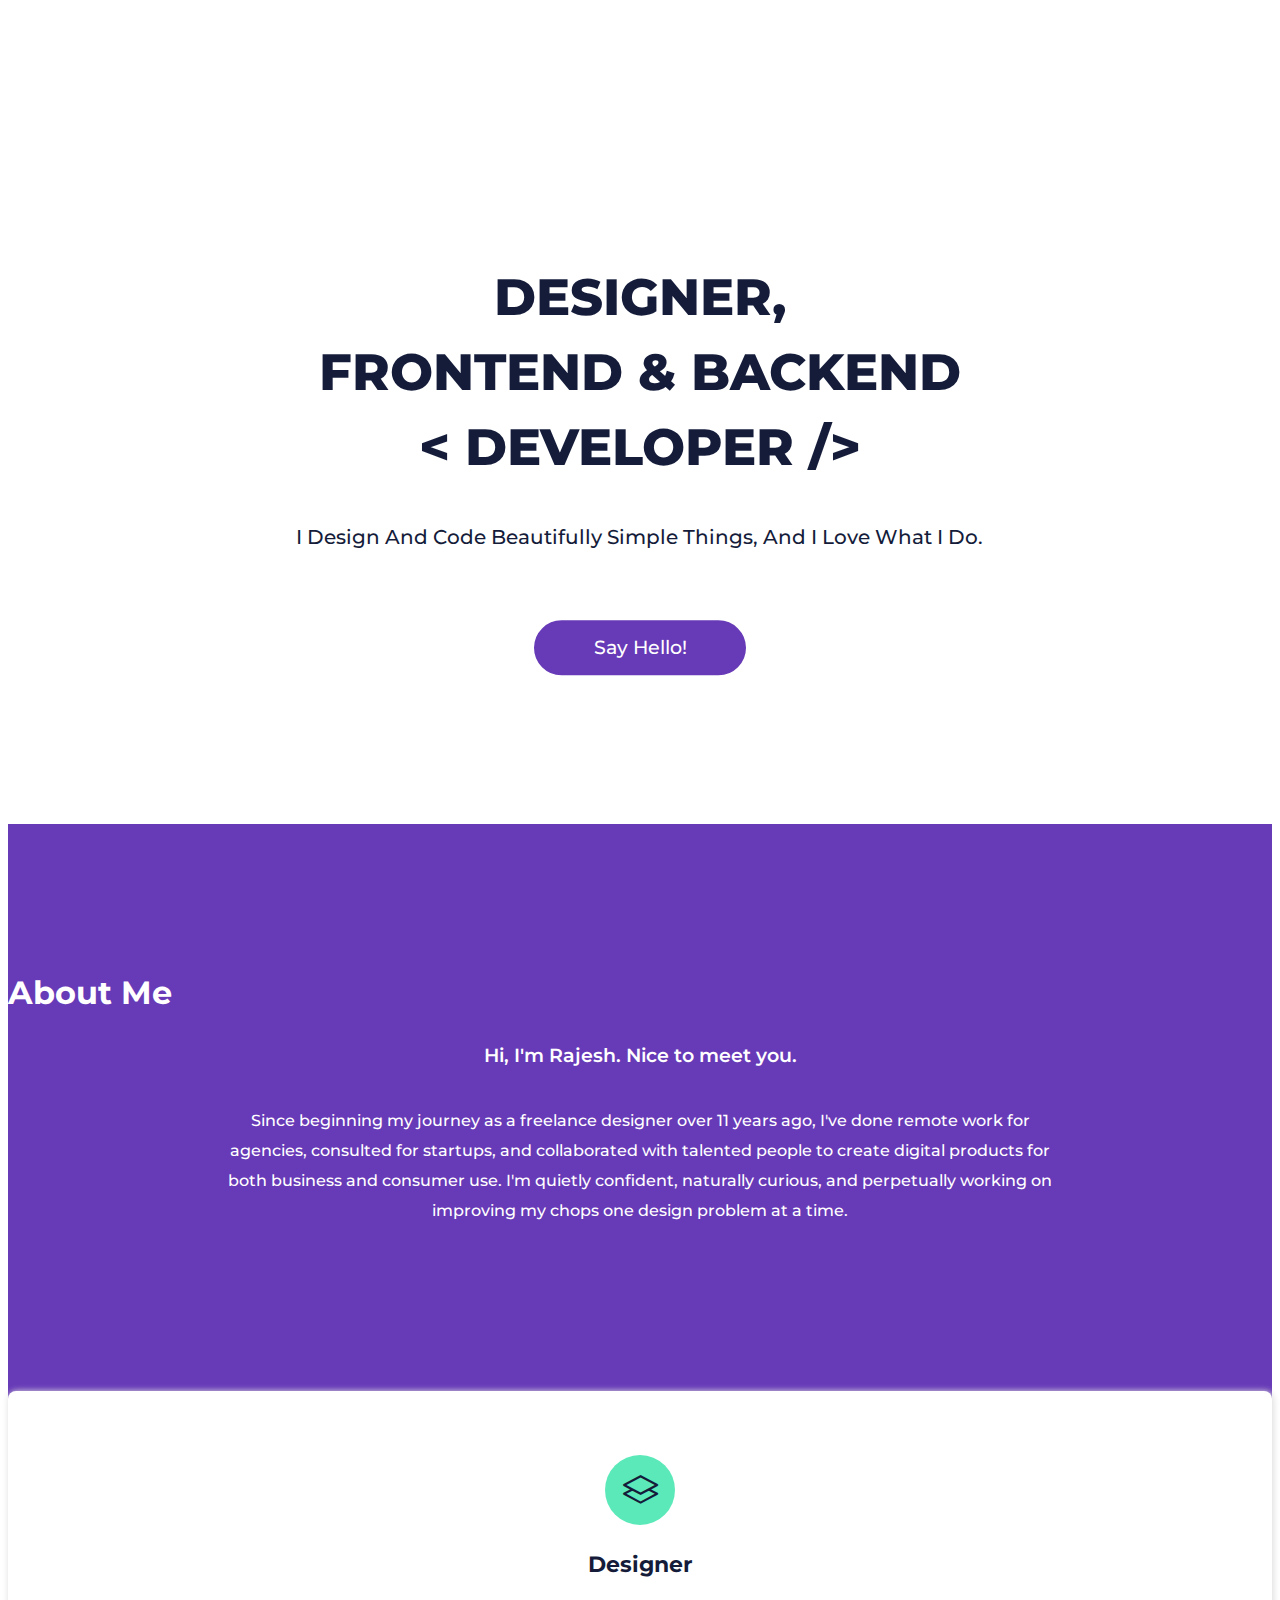
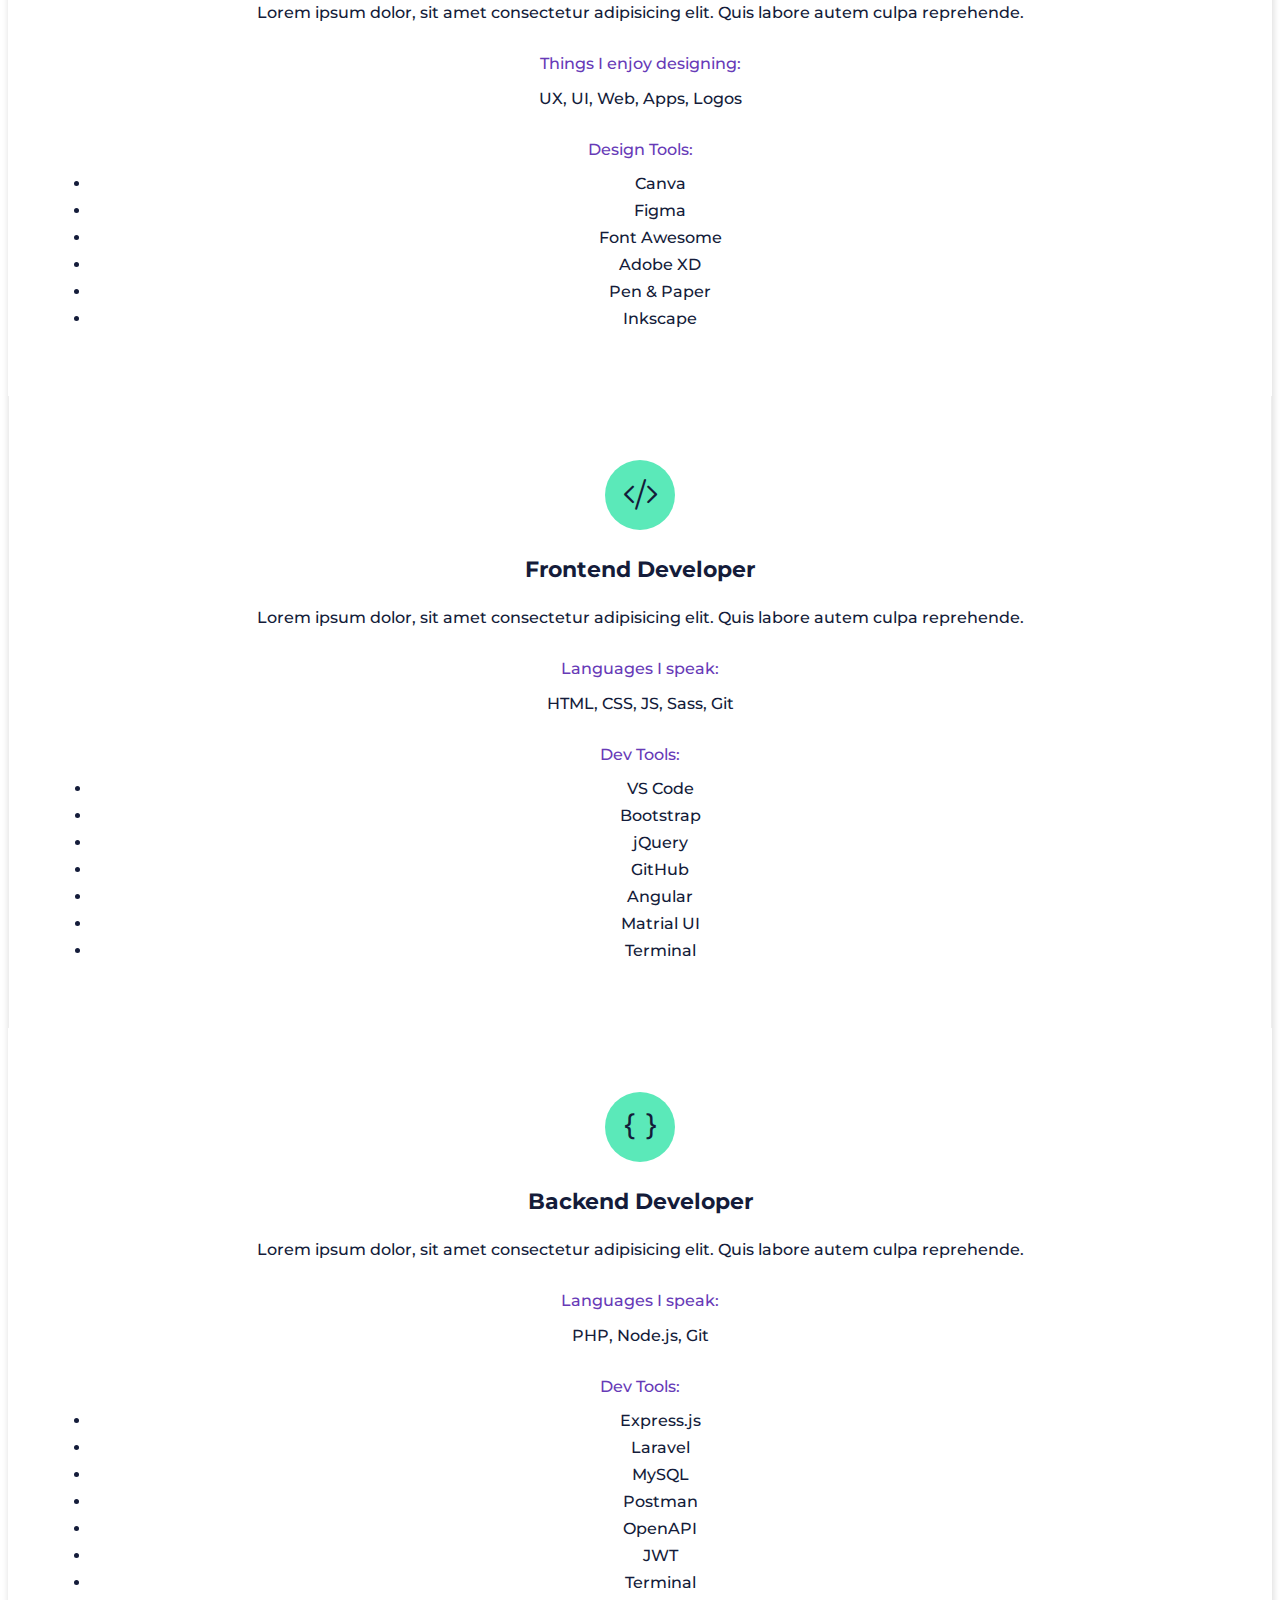
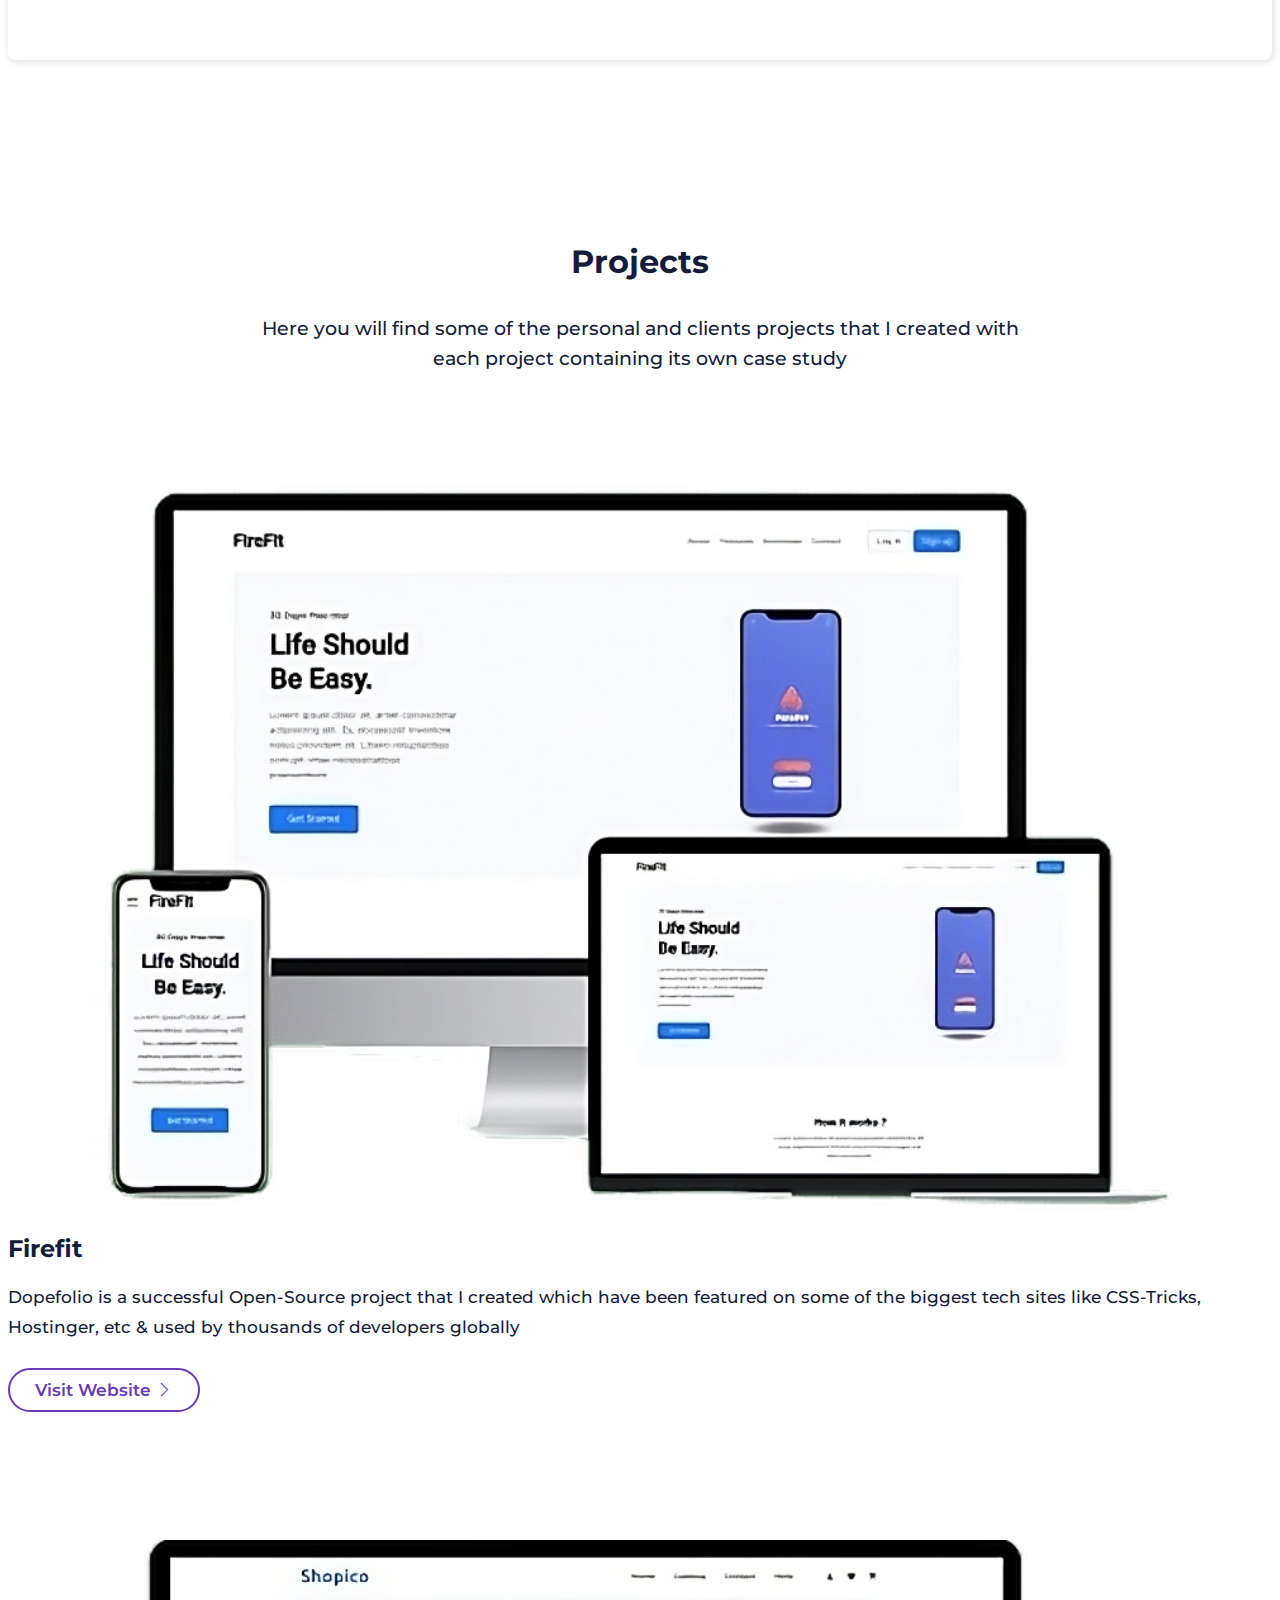
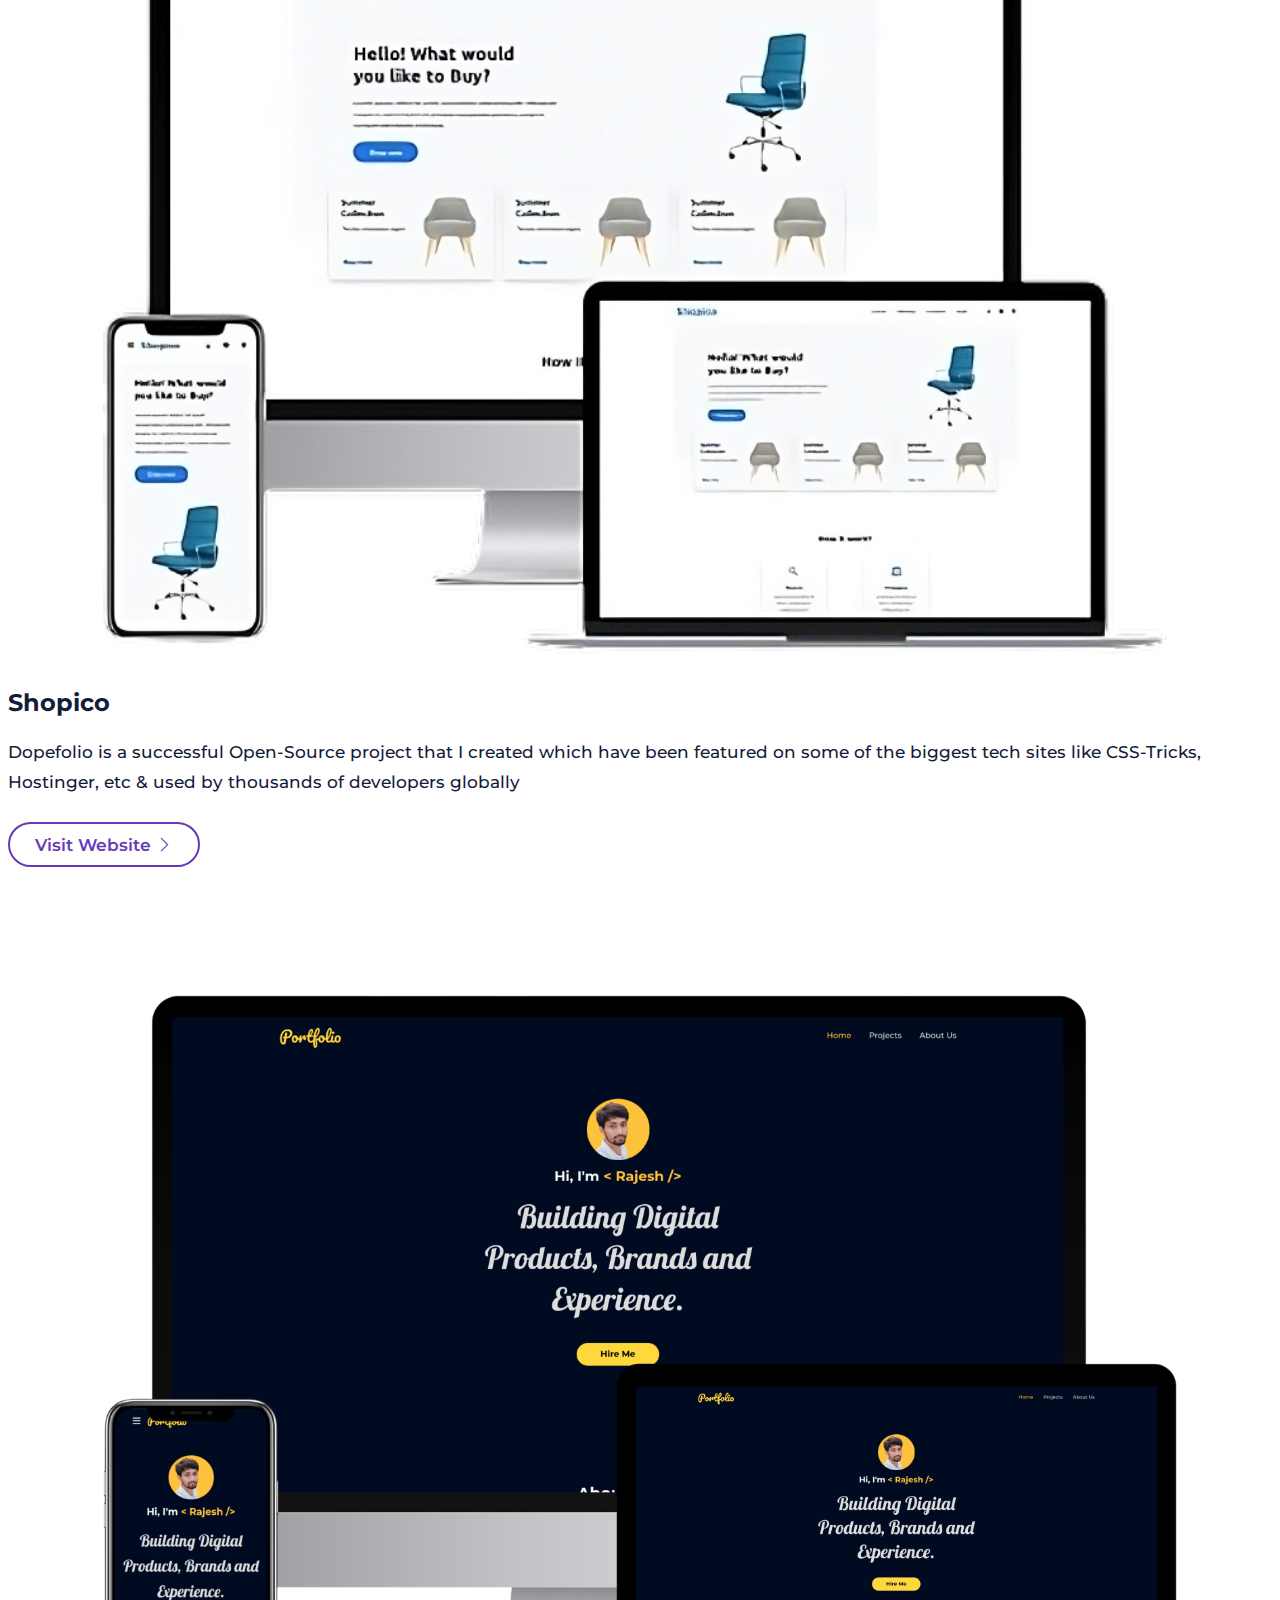
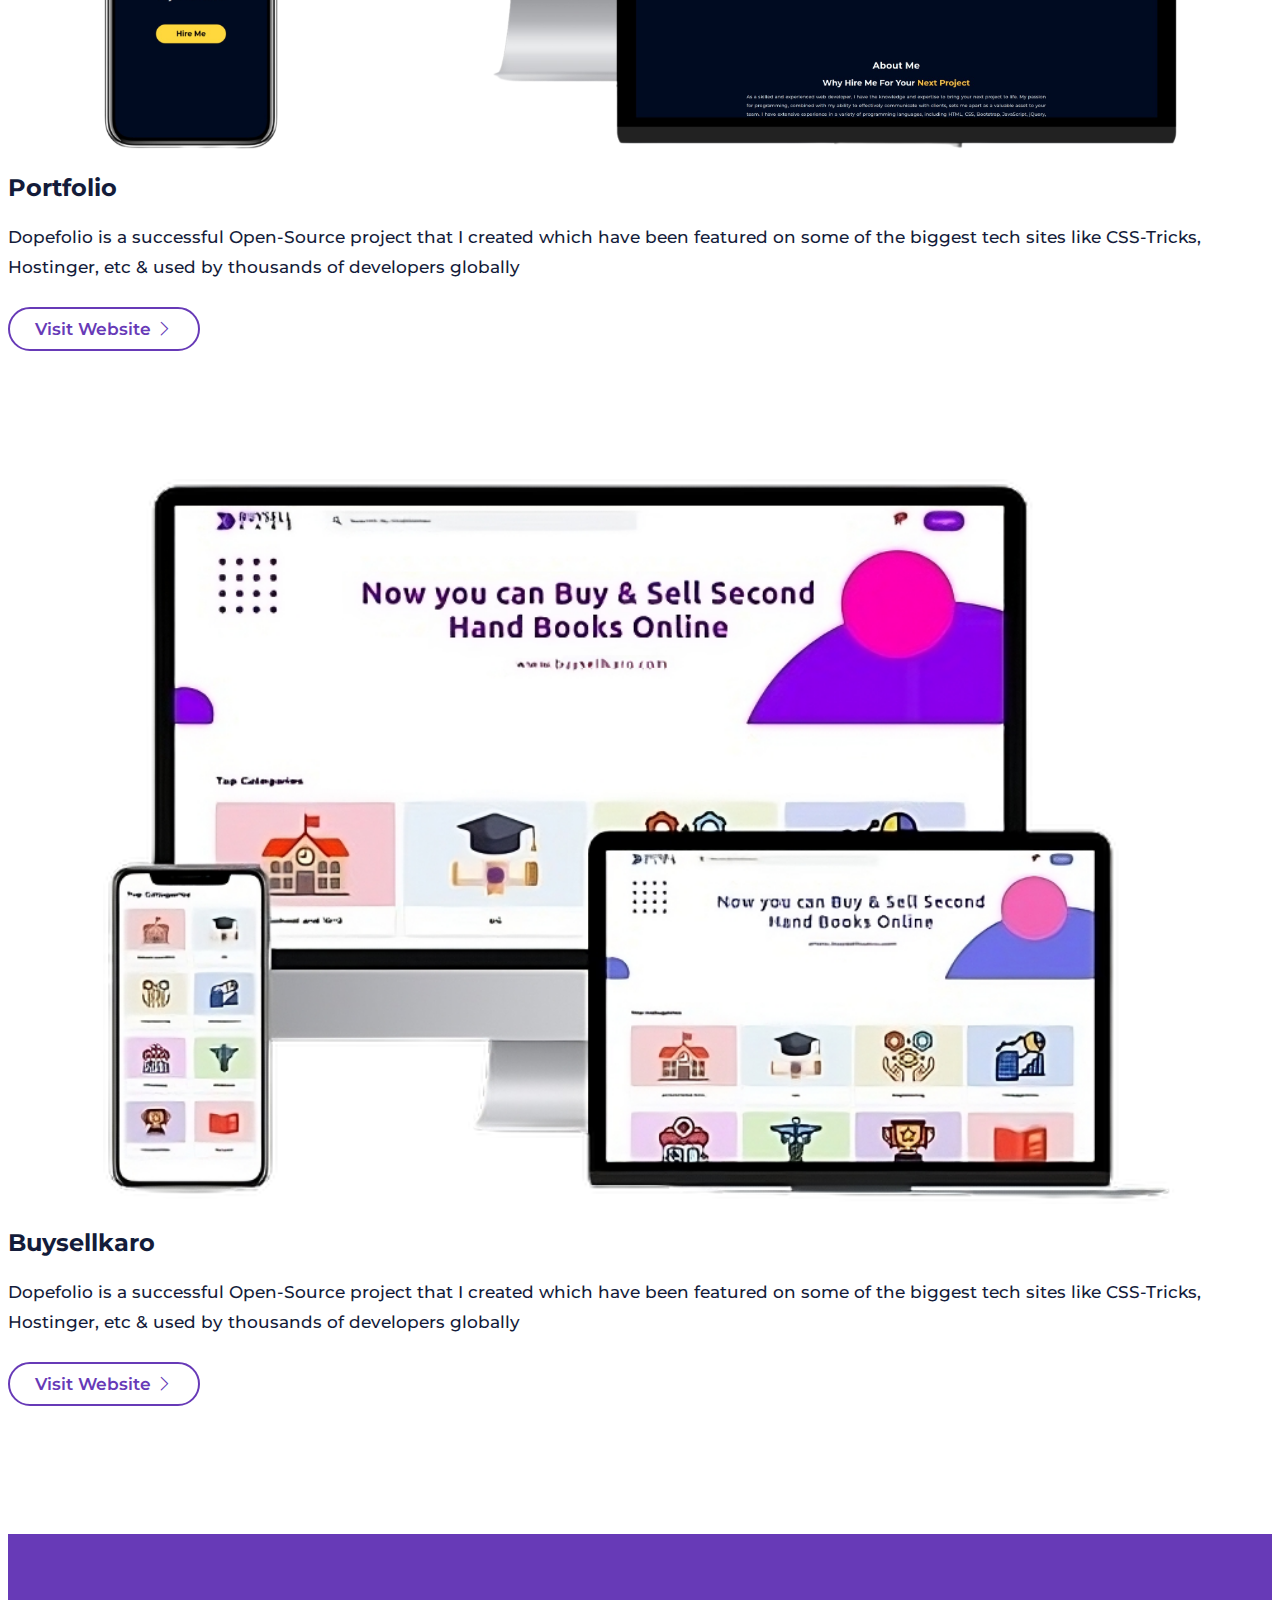
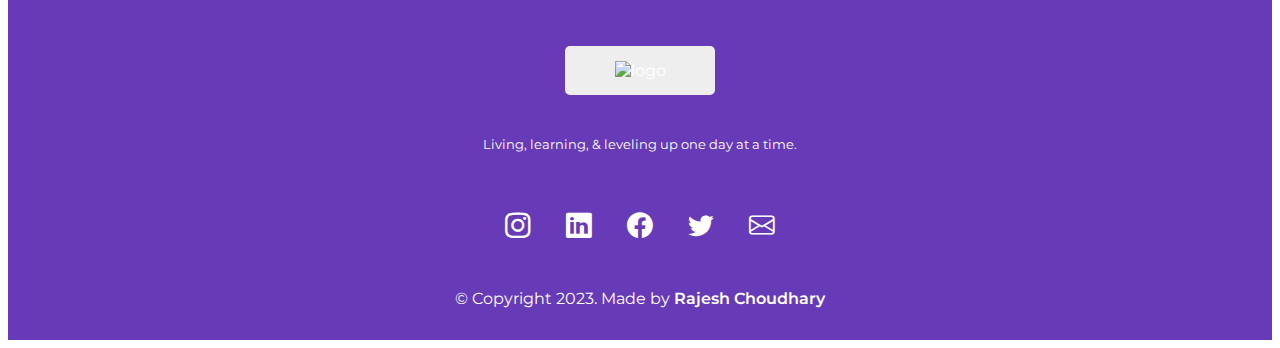
==== index.html @ f9d160c8 "initial commit" ====
<!DOCTYPE html>
<html lang="en">
<head>
    <meta charset="UTF-8">
    <meta name="viewport" content="width=device-width, initial-scale=1.0">
    <title>Rajesh Choudhary</title>
    <link href="https://cdn.jsdelivr.net/npm/bootstrap@5.3.2/dist/css/bootstrap.min.css" rel="stylesheet" integrity="sha384-T3c6CoIi6uLrA9TneNEoa7RxnatzjcDSCmG1MXxSR1GAsXEV/Dwwykc2MPK8M2HN" crossorigin="anonymous">
    <link rel="stylesheet" href="https://cdn.jsdelivr.net/npm/bootstrap-icons@1.3.0/font/bootstrap-icons.css">
    <link rel="preconnect" href="https://fonts.googleapis.com">
    <link rel="preconnect" href="https://fonts.gstatic.com" crossorigin>
    <link href="https://fonts.googleapis.com/css2?family=Montserrat:wght@400;500;600;700;800&display=swap" rel="stylesheet">
    <!-- <link href="./css/utility.css" rel="stylesheet"> -->
    <link href="./css/style.css" rel="stylesheet">
</head>
<body>
    <!-- <nav class="navbar navbar-expand-lg">
        <div class="container">
          <div class="navbar-brand d-flex me-0">
            <div class="d-flex align-items-center"><a class="navbar-brand-logo" href="/">
                <img src="https://static-assets-web.flixcart.com/batman-returns/batman-returns/p/images/fkheaderlogo_plus-055f80.svg"></a></div>
            <div class="hamburger ms-auto"><i class="bi bi-list"></i></div>
          </div>
          <div class="navbar-menu">
            <div class="navbar-start"></div>
            <div class="navbar-end d-flex">
                <ul class="navbar-nav me-auto mb-2 mb-lg-0">
                    <li class="nav-item">
                      <a class="nav-link" aria-current="page" href="#">Home</a>
                    </li>
                    <li class="nav-item">
                      <a class="nav-link" href="#">About</a>
                    </li>
                    <li class="nav-item">
                        <a class="nav-link" href="#">Projects</a>
                    </li>
                    <li class="nav-item">
                        <a class="nav-link" href="#">Contact</a>
                    </li>
                </ul>
                <button class="toggle-theme" onclick="toggleTheme()" id="toggleTheme">
                    <i class="bi bi-brightness-high"></i>
                </button>
            </div>
          </div>
        </div>
    </nav> -->
    <section class="hero-section">
        <div class="hero-content">
            <div class="hero-heading">
                <h1>DESIGNER, <br><span>FRONTEND & BACKEND</span> <br><span class="developer-text"> DEVELOPER </span></h1>
            </div>
            <div class="hero-subheading">
                <h5>I Design And Code Beautifully Simple Things, And I Love What I Do.</h5>
            </div>
            <a class="hero-btn" href="#" target="_blank">Say Hello!</a>
        </div>
        <!-- <div class="hero-social shadow-sm">
            <a class="social-item" href="#" target="_blank">
                <i class="bi bi-instagram"></i>
            </a>
            <a class="social-item" href="#" target="_blank">
                <i class="bi bi-linkedin"></i>
            </a>
            <a class="social-item" href="#" target="_blank">
                <i class="bi bi-facebook"></i>
            </a>
            <a class="social-item" href="#" target="_blank">
                <i class="bi bi-twitter"></i>
            </a>
            <a class="social-item" href="#" target="_blank">
                <i class="bi bi-envelope"></i>
            </a>
        </div> -->
    </section>
    <section class="about-section">
        <div class="container">
            <h1 class="text-center section-heading">About Me</h1>
            <div class="about-content">
                <div class="about-heading">
                    <h3>Hi, I'm Rajesh. Nice to meet you.</h3>
                </div>
                <div class="about-subheading">
                    <h6>Since beginning my journey as a freelance designer over 11 years ago, I've done remote work for agencies, consulted for startups, and collaborated with talented people to create digital products for both business and consumer use. I'm quietly confident, naturally curious, and perpetually working on improving my chops one design problem at a time.</h6>
                </div>
            </div>
        </div>
    </section>
    <section class="skill-section">
        <div class="container">
            <div class="content">
                <div class="row">
                    <div class="column col-lg-4 col-md-4">
                        <div class="icon">
                            <i class="bi bi-layers"></i>
                        </div>
                        <h4 class="skill-heading">Designer</h4>
                        <p>Lorem ipsum dolor, sit amet consectetur adipisicing elit. Quis labore autem culpa reprehende.</p>
                        <p class="list-title">Things I enjoy designing:</p>
                        <p>UX, UI, Web, Apps, Logos</p>
                        <p class="list-title">Design Tools:</p>
                        <ul class="list-group">
                            <li class="list-group-item">Canva</li>
                            <li class="list-group-item">Figma</li>
                            <li class="list-group-item">Font Awesome</li>
                            <li class="list-group-item">Adobe XD</li>
                            <li class="list-group-item">Pen & Paper</li>
                            <li class="list-group-item">Inkscape</li>
                        </ul>
                    </div>
                    <div class="column mid-col col-lg-4 col-md-4">
                        <div class="icon">
                            <i class="bi bi-code-slash"></i>
                        </div>
                        <h4 class="skill-heading">Frontend Developer</h4>
                        <p>Lorem ipsum dolor, sit amet consectetur adipisicing elit. Quis labore autem culpa reprehende.</p>
                        <p class="list-title">Languages I speak:</p>
                        <p>HTML, CSS, JS, Sass, Git</p>
                        <p class="list-title">Dev Tools:</p>
                        <ul class="list-group">
                            <li class="list-group-item">VS Code</li>
                            <li class="list-group-item">Bootstrap</li>
                            <li class="list-group-item">jQuery</li>
                            <li class="list-group-item">GitHub</li>
                            <li class="list-group-item">Angular</li>
                            <li class="list-group-item">Matrial UI</li>
                            <li class="list-group-item">Terminal</li>
                        </ul>
                    </div>
                    <div class="column col-lg-4 col-md-4">
                        <div class="icon">
                            <i class="bi bi-braces"></i>
                        </div>
                        <h4 class="skill-heading">Backend Developer</h4>
                        <p>Lorem ipsum dolor, sit amet consectetur adipisicing elit. Quis labore autem culpa reprehende.</p>
                        <p class="list-title">Languages I speak:</p>
                        <p>PHP, Node.js, Git</p>
                        <p class="list-title">Dev Tools:</p>
                        <ul class="list-group">
                            <li class="list-group-item">Express.js</li>
                            <li class="list-group-item">Laravel</li>
                            <li class="list-group-item">MySQL</li>
                            <li class="list-group-item">Postman</li>
                            <li class="list-group-item">OpenAPI</li>
                            <li class="list-group-item">JWT</li>
                            <li class="list-group-item">Terminal</li>
                        </ul>
                    </div>
                </div>
            </div>
        </div>
    </section>
    <section class="project-section">
        <div class="container">
            <div class="section-heading-container">
                <h1 class="text-center section-heading">Projects</h1>
                <p>Here you will find some of the personal and clients projects that I created with each project containing its own case study</p>
            </div>
            <div>
                <div class="row project-item d-flex align-items-center">
                    <div class="col-12 col-sm-6">
                        <div class="project-image">
                            <img src="./assets/images/firefit-transformed.png" alt="firefit">
                        </div>
                    </div>
                    <div class="col-12 col-sm-6">
                        <div class="project-content">
                            <h2 class="project-title">Firefit</h2>
                            <p class="project-desc">Dopefolio is a successful Open-Source project that I created which have been featured on some of the biggest tech sites like CSS-Tricks, Hostinger, etc & used by thousands of developers globally</p>
                            <a class="project-visit-btn" href="https://firefit7762.web.app/#featuresSec" target="_blank">Visit Website <i class="bi bi-chevron-right"></i></a>
                        </div>
                    </div>
                </div>
                <div class="row project-item d-flex align-items-center">
                    <div class="col-12 col-sm-6">
                        <div class="project-image">
                            <img src="./assets/images/shopico-transformed.png" alt="shopico">
                        </div>
                    </div>
                    <div class="col-12 col-sm-6">
                        <div class="project-content">
                            <h2 class="project-title">Shopico</h2>
                            <p class="project-desc">Dopefolio is a successful Open-Source project that I created which have been featured on some of the biggest tech sites like CSS-Tricks, Hostinger, etc & used by thousands of developers globally</p>
                            <a class="project-visit-btn" href="https://shopico7762.web.app/" target="_blank">Visit Website <i class="bi bi-chevron-right"></i></a>
                        </div>
                    </div>
                </div>
                <div class="row project-item d-flex align-items-center">
                    <div class="col-12 col-sm-6">
                        <div class="project-image">
                            <img src="./assets/images/portfolio-transformed.png" alt="Portfolio">
                        </div>
                    </div>
                    <div class="col-12 col-sm-6">
                        <div class="project-content">
                            <h2 class="project-title">Portfolio</h2>
                            <p class="project-desc">Dopefolio is a successful Open-Source project that I created which have been featured on some of the biggest tech sites like CSS-Tricks, Hostinger, etc & used by thousands of developers globally</p>
                            <a class="project-visit-btn" href="https://rajeshchoudhary7762.github.io/portfolio/" target="_blank">Visit Website <i class="bi bi-chevron-right"></i></a>
                        </div>
                    </div>
                </div>
                <div class="row project-item d-flex align-items-center">
                    <div class="col-12 col-sm-6">
                        <div class="project-image">
                            <img src="./assets/images/buysellkaro-transformed.png" alt="Buysellkaro">
                        </div>
                    </div>
                    <div class="col-12 col-sm-6">
                        <div class="project-content">
                            <h2 class="project-title">Buysellkaro</h2>
                            <p class="project-desc">Dopefolio is a successful Open-Source project that I created which have been featured on some of the biggest tech sites like CSS-Tricks, Hostinger, etc & used by thousands of developers globally</p>
                            <a class="project-visit-btn" href="https://buysellkaro.com" target="_blank">Visit Website <i class="bi bi-chevron-right"></i></a>
                        </div>
                    </div>
                </div>
            </div>
        </div>
    </section>
    <footer class="footer-section">
        <div class="container">
            <div class="footer-container">
                <div class="footer-content">
                    <div class="logo">
                        <img src="https://static-assets-web.flixcart.com/batman-returns/batman-returns/p/images/fkheaderlogo_plus-055f80.svg" alt="logo">
                    </div>
                    <h5>Living, learning, & leveling up one day at a time.</h5>
                </div>
                <div class="footer-social">
                    <a class="social-item" href="#" target="_blank">
                        <i class="bi bi-instagram"></i>
                    </a>
                    <a class="social-item" href="#" target="_blank">
                        <i class="bi bi-linkedin"></i>
                    </a>
                    <a class="social-item" href="#" target="_blank">
                        <i class="bi bi-facebook"></i>
                    </a>
                    <a class="social-item" href="#" target="_blank">
                        <i class="bi bi-twitter"></i>
                    </a>
                    <a class="social-item" href="#" target="_blank">
                        <i class="bi bi-envelope"></i>
                    </a>
                </div>
                <div class="copyright">
                    © Copyright 2023. Made by <span>Rajesh Choudhary</span>
                </div>
            </div>
        </div>
    </footer>
    
    
    <script src="https://cdn.jsdelivr.net/npm/bootstrap@5.3.2/dist/js/bootstrap.bundle.min.js" integrity="sha384-C6RzsynM9kWDrMNeT87bh95OGNyZPhcTNXj1NW7RuBCsyN/o0jlpcV8Qyq46cDfL" crossorigin="anonymous"></script>
    <script src="./js/script.js"></script>
</body>
</html>
---- css/utility.css ----
:root {
    /* Light Theme Colors */
    --background-light: #ffffff;
    --text-light: #333333;

    /* Dark Theme Colors */
    --background-dark: #333333;
    --text-dark: #ffffff;

    --transition-speed: 0.4s;
}

body {
    transition: background-color var(--transition-speed), color var(--transition-speed);
    font-family: Arial, sans-serif;
    margin: 0;
    padding: 0;
}

/* Light Theme Styles */
body.light-mode {
    background-color: var(--background-light);
    color: var(--text-light);
}

/* Dark Theme Styles */
body.dark-mode {
    background-color: var(--background-dark);
    color: var(--text-dark);
}
---- css/style.css ----
* {
    font-family: 'Montserrat', sans-serif;
    box-sizing: border-box;
}
img {
    width: 100%;
}
.navbar {
    font-size: 1.05rem;
    line-height: 50px;
}
.navbar-nav > .nav-item > .nav-link {
    color: #141c3a;
    padding: 8px 14px;
    transition: color ease-in 0.2s;
    font-weight: 500;
}
.navbar-nav > .nav-item > .nav-link:hover {
    color: #673AB7;
}
button.toggle-theme {
    border: none;
    height: 40px;
    width: 40px;
    display: flex;
    align-items: center;
    align-self: center;
    justify-content: center;
    border-radius: 50%;
    background: transparent;
    color: #141c3a;
    transition: background-color ease-in-out 0.3s;
}
button.toggle-theme:hover {
    background-color: #eee;
}
.hero-section {
    height: calc(100vh - 84px);
    background-color: #ffffff;
}
.hero-social {
    display: flex;
    align-items: center;
    justify-content: center;
    flex-direction: column;
    font-size: 1.8rem;
    position: absolute;
    transform: translateY(-50%);
    top: 50%;
    bottom: 50%;
    left: 0;
    background-color: #eee;
    height: fit-content;
    border-radius: 0 10px 10px 0;
}
.hero-social > .social-item {
    padding: 8px 16px;
    color: #333;
    text-decoration: none;
    color: #141c3a;
    transition: all ease-in .2s;
}
.hero-social > .social-item:hover {
    color: #673AB7;
}
.hero-section > .hero-content {
    position: absolute;
    top: 50%;
    left: 50%;
    transform: translate(-50%,-50%);
    max-width: 1000px;
    width: 92%;
    text-align: center;
    padding: 0.8em;
}
.hero-section > .hero-content > .hero-heading > h1 {
    font-size: 3.2rem;
    font-weight: 800;
    margin-bottom: 0.4em;
    color: #141c3a;
    line-height: 75px;
}
.hero-section .hero-content .developer-text::before {
    content: '<';
}
.hero-section .hero-content .developer-text::after {
    content: '/>';
}
.hero-section > .hero-content > .hero-subheading {
    width: 86%;
    margin: 0 auto;
}
.hero-section > .hero-content > .hero-subheading > h5 {
    font-size: 1.25rem;
    font-weight: 500;
    line-height: 40px;
    color: #141c3a;
}
.hero-section > .hero-content > .hero-btn {
    font-weight: 500;
    font-size: 1.2rem;
    color: #ffffff;
    background-color: #673AB7;
    border: none;
    padding: 0.7em 3em;
    border-radius: 50px;
    margin-top: 1.5em;
    display: inline-block;
    text-decoration: none;
    transition: all ease-in 0.2s;
    border: 2px solid #673AB7;
}
.hero-section > .hero-content > .hero-btn:hover {
    background-color: transparent;
    color: #673AB7;
}
section.about-section {
    background-color: #673AB7;
    color: #ffffff;
    padding: 8em 0 16em;
}
.section-heading {
    font-weight: 700;
    margin-bottom: 1em;
}
.about-section .about-content {
    max-width: 850px;
    margin: 0 auto;
    text-align: center;
    padding: 0 0.8em;
}
.about-section .about-content h3 {
    font-weight: 600;
    margin-bottom: 0.6em;
}
.about-section .about-content h6 {
    font-weight: 500;
    font-size: 1.02rem;
    line-height: 30px;
}
.skill-section {
    margin-top: -8em;
    position: relative;
    padding-bottom: 10em;
}
.skill-section > .container {
    background-color: #ffffff;
    color: #141c3a;
    border-radius: 8px;
    box-shadow: 1px 1px 6px 1px rgb(224 224 224);
    -webkit-box-shadow: 1px 1px 6px 1px rgb(224 224 224);
    -moz-box-shadow: 1px 1px 6px 1px rgb(224 224 224);
}
.skill-section .column {
    text-align: center;
    padding: 4em 12px;
}
.skill-section .mid-col {
    border-left: 1.5px solid #eee;
    border-right: 1.5px solid #eee;
}
.skill-section .column .icon {
    font-size: 2.2rem;
    background-color: #5BE9B9;
    height: 70px;
    width: 70px;
    border-radius: 50%;
    display: inline-block;
    line-height: 70px;
    color: #141c3a;
}
.skill-section .column .skill-heading {
    font-weight: 700;
    font-size: 1.35rem;
    margin: 1.2em 0;
}
.skill-section .column p {
    font-weight: 500;
    font-size: 1rem;
    margin-bottom: 2em;
}
.skill-section .column p.list-title {
    color: #673AB7;
    margin-bottom: 0.7em;
}
.skill-section .column ul.list-group {
    width: 95%;
    margin: 0 auto;
}
.skill-section .column .list-group-item {
    border: none;
    font-weight: 500;
    font-size: 1rem;
    color: #141c3a;
    padding: 4px;
}
.project-section .section-heading-container {
    max-width: 800px;
    margin: 0 auto;
    text-align: center;
    margin-bottom: 7em;
    color: #141c3a;
}
.project-section .section-heading-container p {
    font-size: 1.2rem;
    font-weight: 500;
    line-height: 30px;
}
.project-section .project-item {
    margin-bottom: 8em;
}
.project-section .project-image {
    width: 85%;
    margin: 0 auto;
}
.project-section .project-content .project-title {
    font-weight: 700;
    color: #141c3a;
}
.project-section .project-content .project-desc {
    font-size: 1.05rem;
    font-weight: 500;
    line-height: 30px;
    color: #141c3a;
    margin: 1em 0 1.5em;
}
.project-section .project-content .project-visit-btn {
    border: 2px solid #673AB7;
    color: #673AB7;
    background-color: transparent;
    font-size: 1.05rem;
    font-weight: 600;
    border-radius: 50px;
    padding: 0.6em 1.5em;
    transition: all ease-in 0.2s;
    text-decoration: none;
    cursor: pointer;
    display: inline-block;
}
.project-section .project-content .project-visit-btn:hover {
    background-color: #673AB7;
    color: #ffffff;
}
.footer-section {
    background-color: #673AB7;
    padding: 7em 1em 2em;
    color: #ffffff;
    text-align: center;
}
.footer-section .footer-content {
    max-width: 380px;
    margin: 0 auto 2em;
}
.footer-section .footer-content h5 {
    line-height: 35px;
    font-weight: 400;
}
.footer-section .footer-content .logo {
    max-width: 150px;
    background-color: #eee;
    padding: 15px;
    border-radius: 5px;
    margin: 0 auto 2em;
}
.footer-section .footer-social {
    margin: 3em 0;
}
.footer-section .footer-social .social-item {
    color: #ffffff;
    font-size: 1.6rem;
    text-decoration: none;
    padding: 10px 14px;
}
.copyright span {
    font-weight: 600;
}

@media (max-width: 1065px) {
    .hero-section > .hero-content > .hero-heading > h1 {
        font-size: 2.5rem;
        font-weight: 800;
        line-height: 60px;
    }
}
@media (max-width: 992px) {
    .container {
        max-width: 85%;
    }
}
@media (max-width: 767px) {
    .project-section .project-image {
        width: 90%;
    }
}
@media (max-width: 700px) {
    .hero-section > .hero-content > .hero-heading > h1 {
        font-size: 2rem;
        font-weight: 800;
        line-height: 50px;
    }
    .skill-section .column {
        padding: 4em 18px;
    }
    .project-section .project-content .project-desc {
        font-size: 1rem;
    }
    .project-section .project-content .project-visit-btn {
        font-size: 1rem;
    }
}
@media (max-width: 575px) {
    .container {
        max-width: 90%;
    }
    .skill-section {
        padding-bottom: 7em;
    }
    /* .skill-section > .container {
        box-shadow: none;
        -webkit-box-shadow: none;
        -moz-box-shadow: none;
    } */
    .project-section .project-image {
        width: 80%;
        margin-bottom: 3em;
    }
    .project-section .project-content {
        text-align: center;
    }
}
@media (max-width: 496px) {
    .hero-section > .hero-content > .hero-heading > h1 {
        font-size: 1.6rem;
        font-weight: 800;
        line-height: 45px;
    }
    .hero-section > .hero-content > .hero-subheading > h5 {
        font-size: 1.1rem;
        line-height: 35px;
    }
    .hero-section > .hero-content > .hero-btn {
        font-size: 1rem;
        font-weight: 600;
    }
    .footer-section .footer-social .social-item {
        font-size: 1.4rem;
        padding: 10px;
    }
}
@media (max-width: 403px) {
    .hero-section > .hero-content > .hero-heading > h1 {
        font-size: 1.4rem;
        line-height: 42px;
    }
}
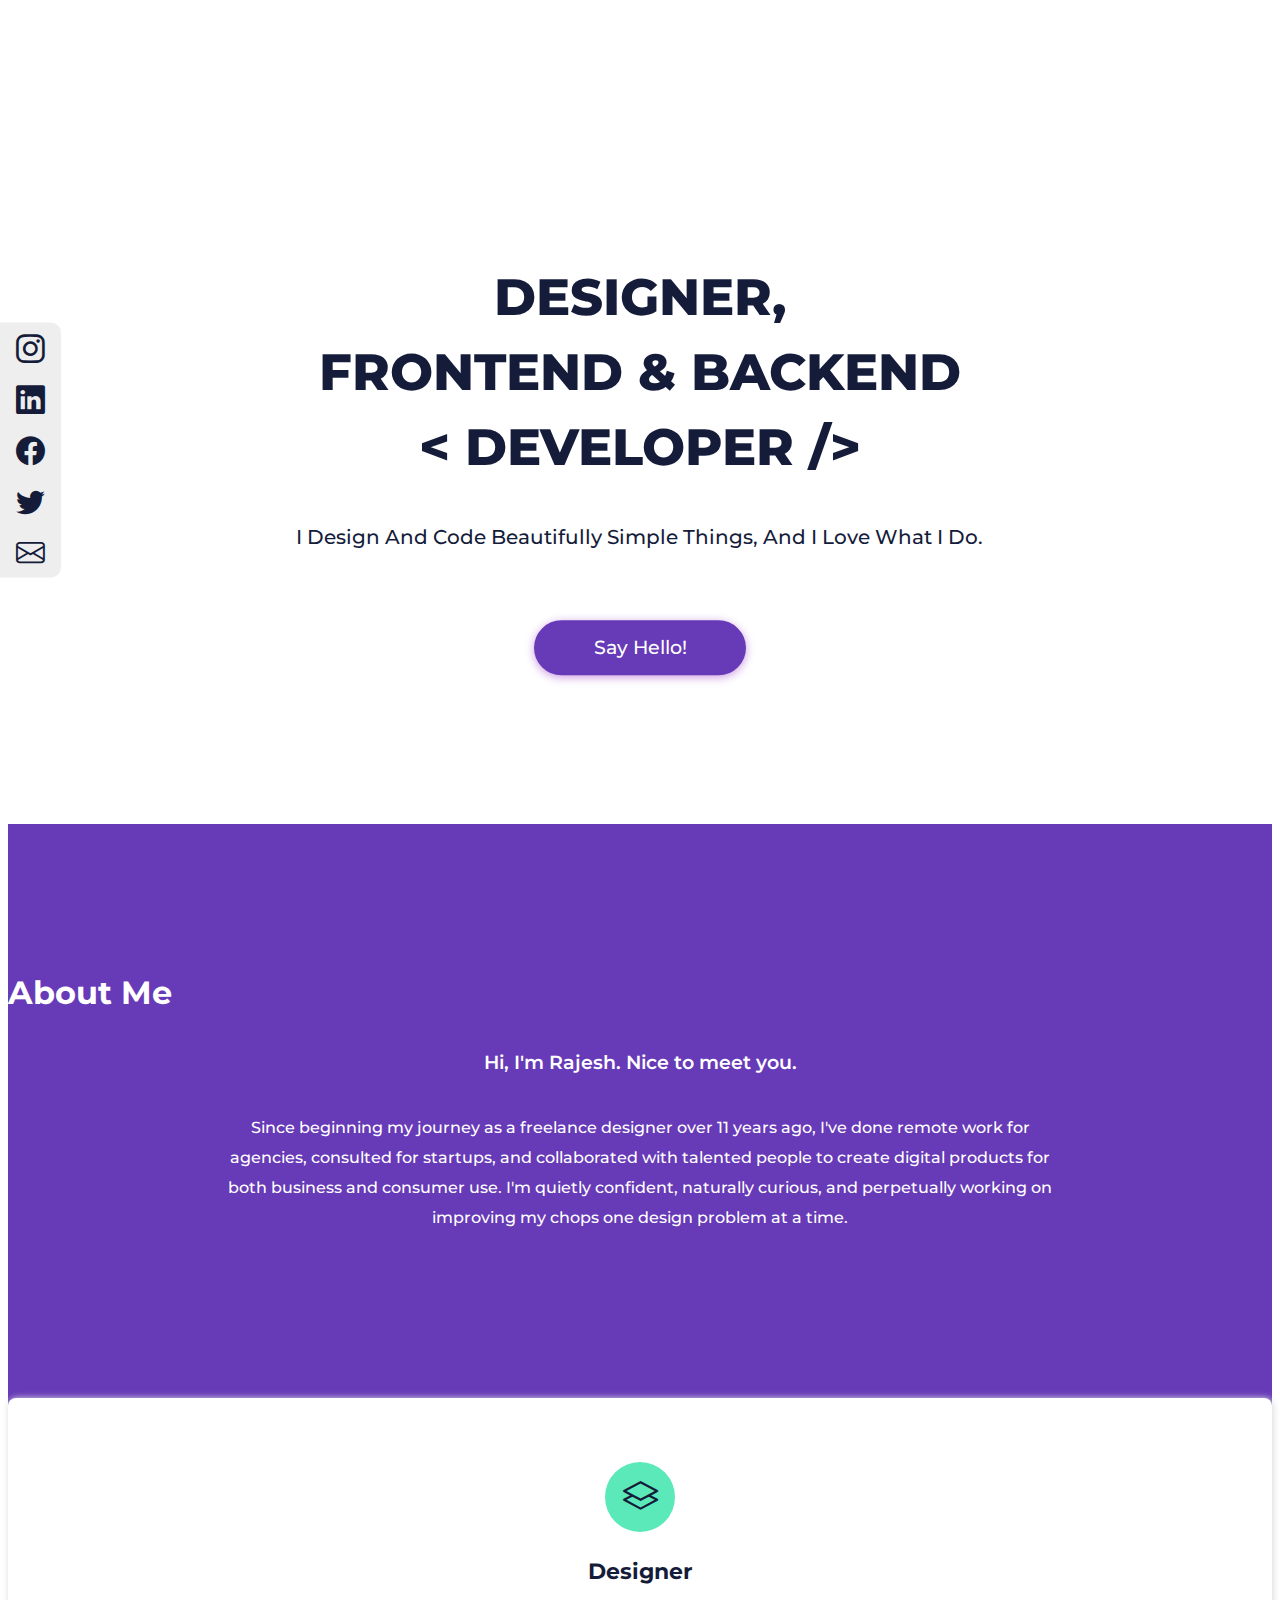
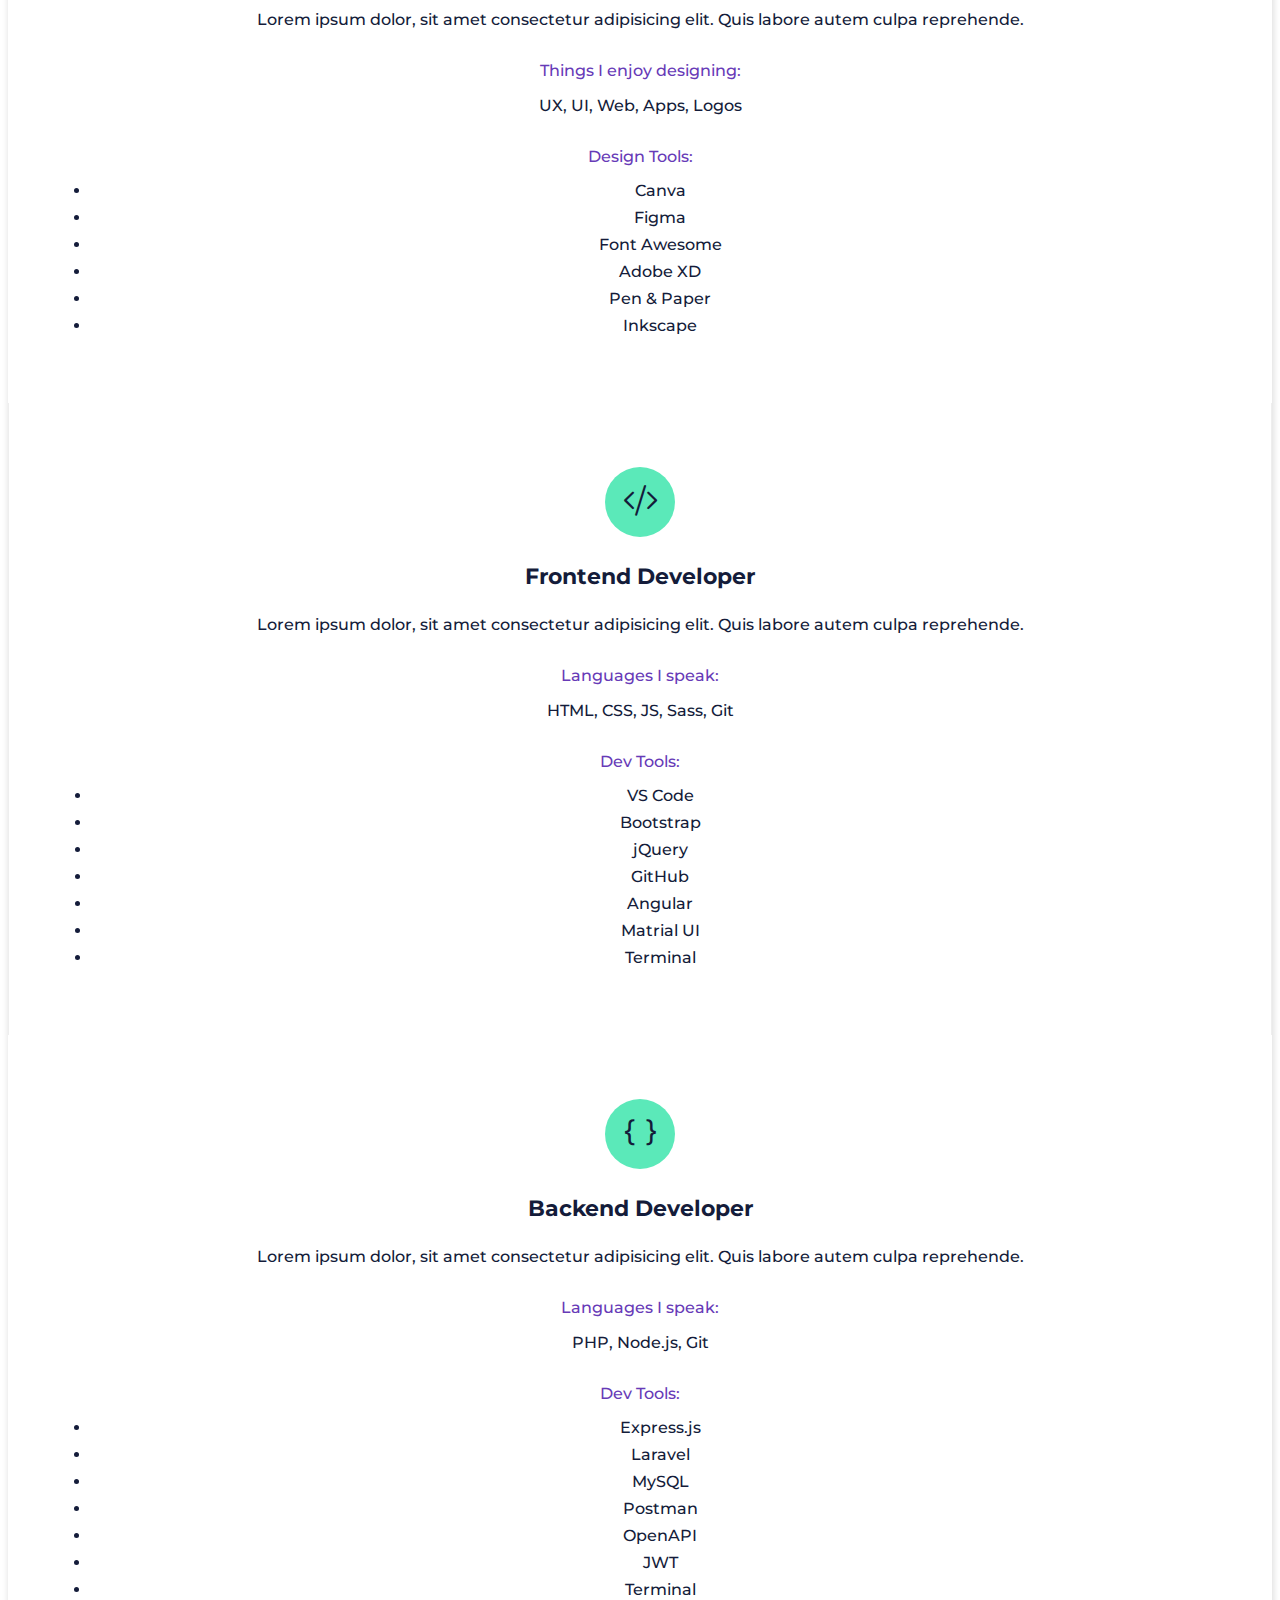
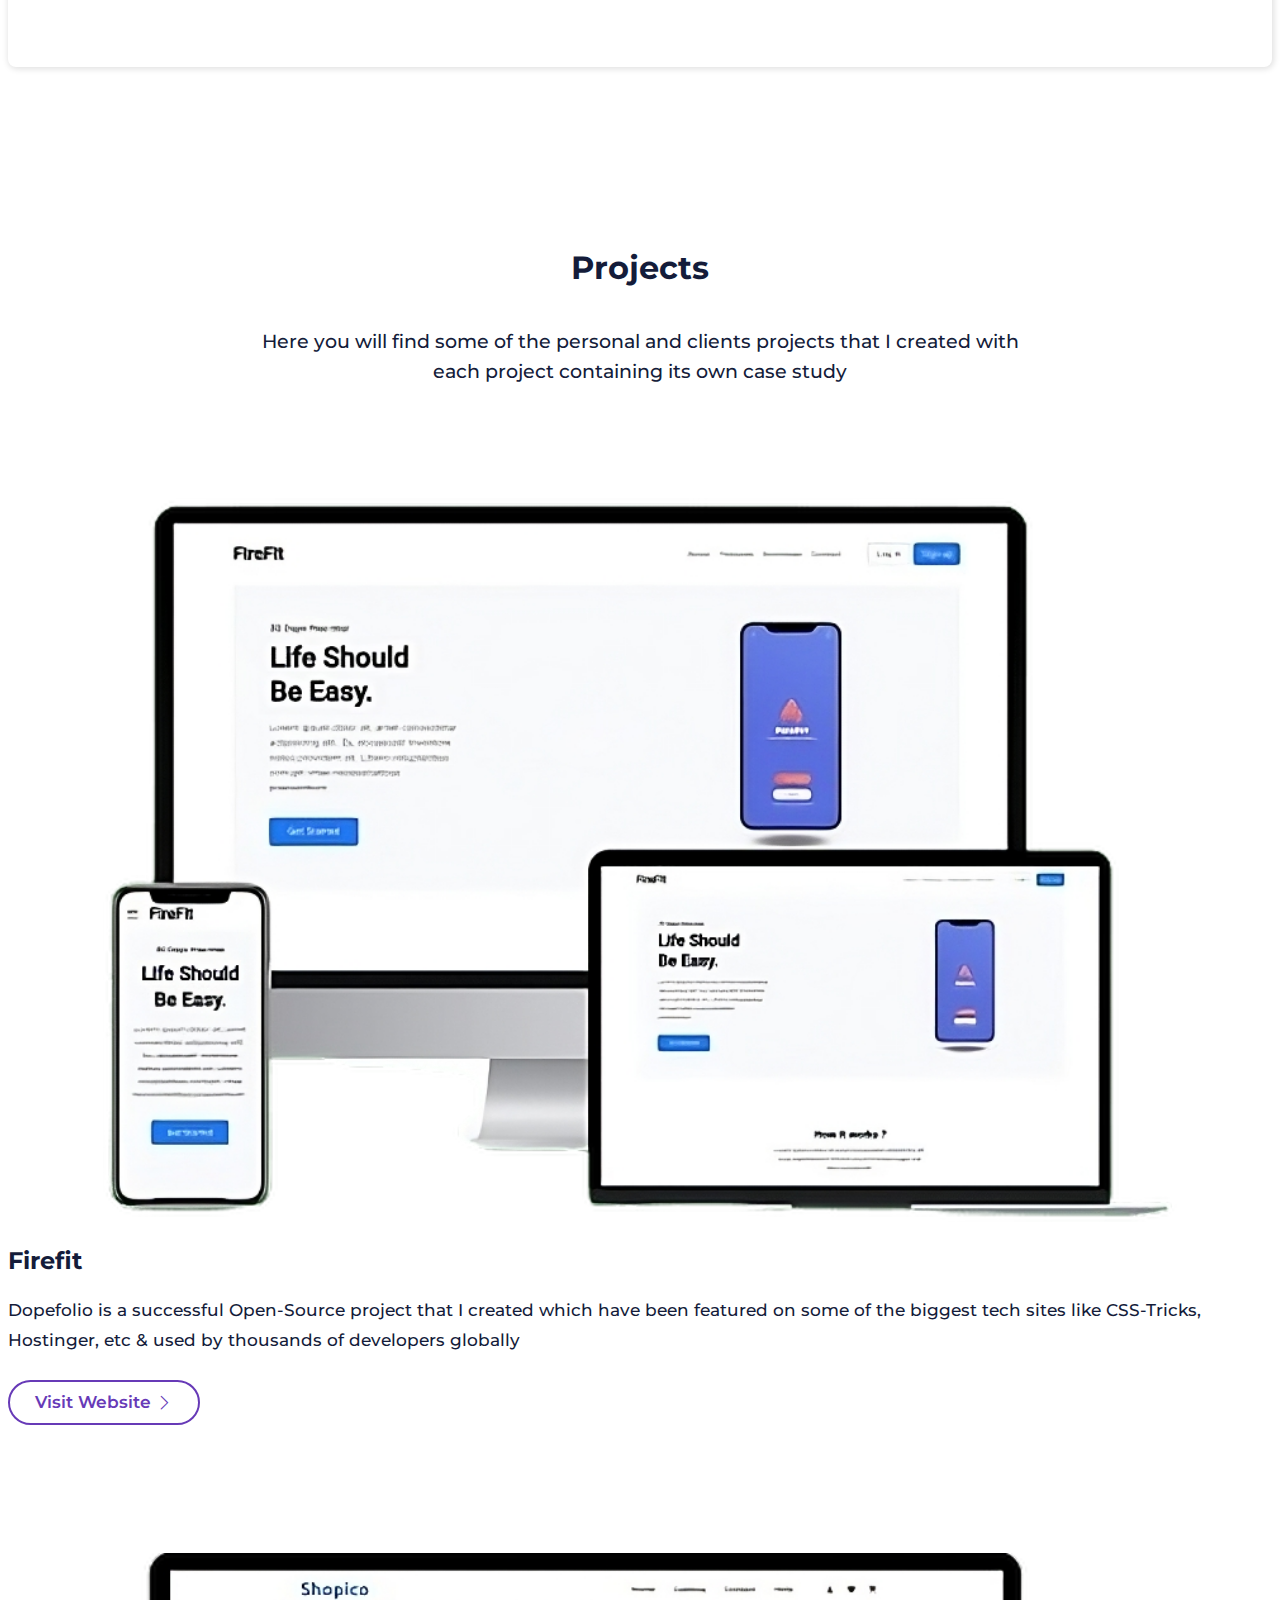
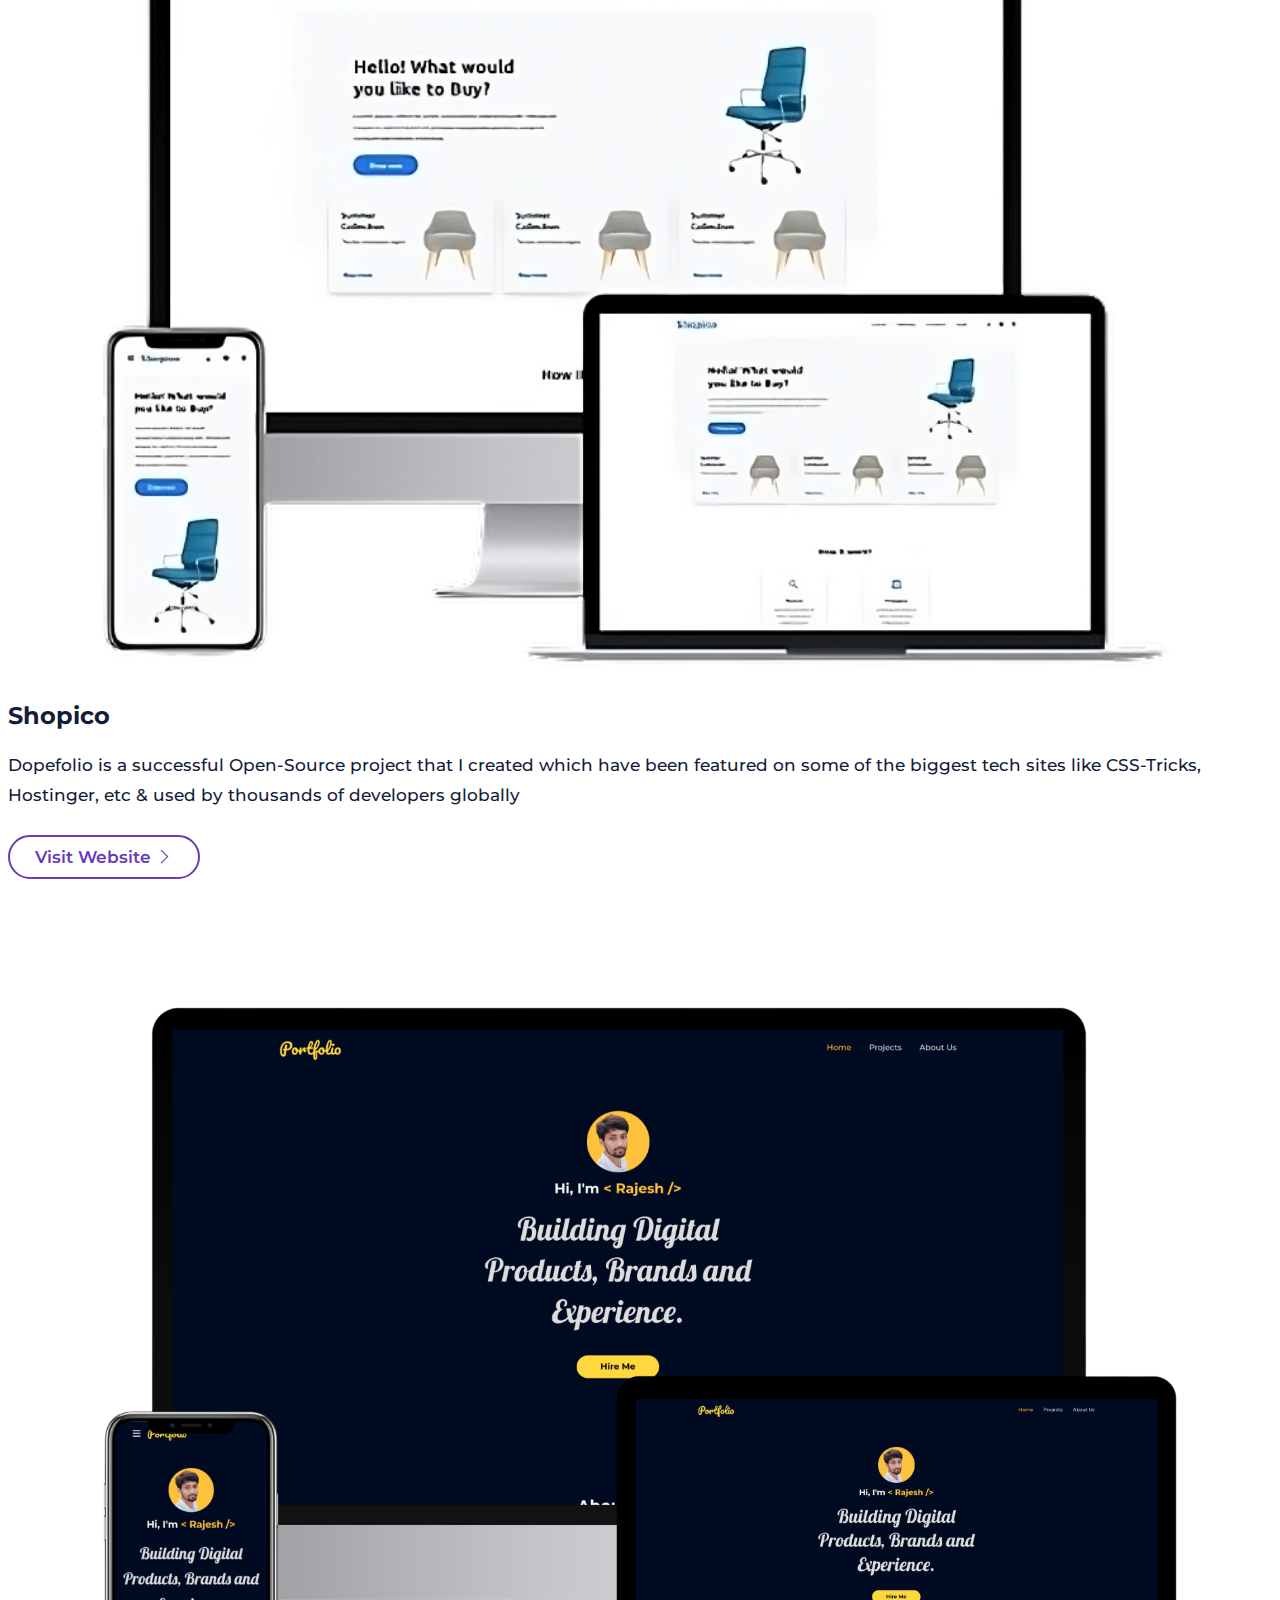
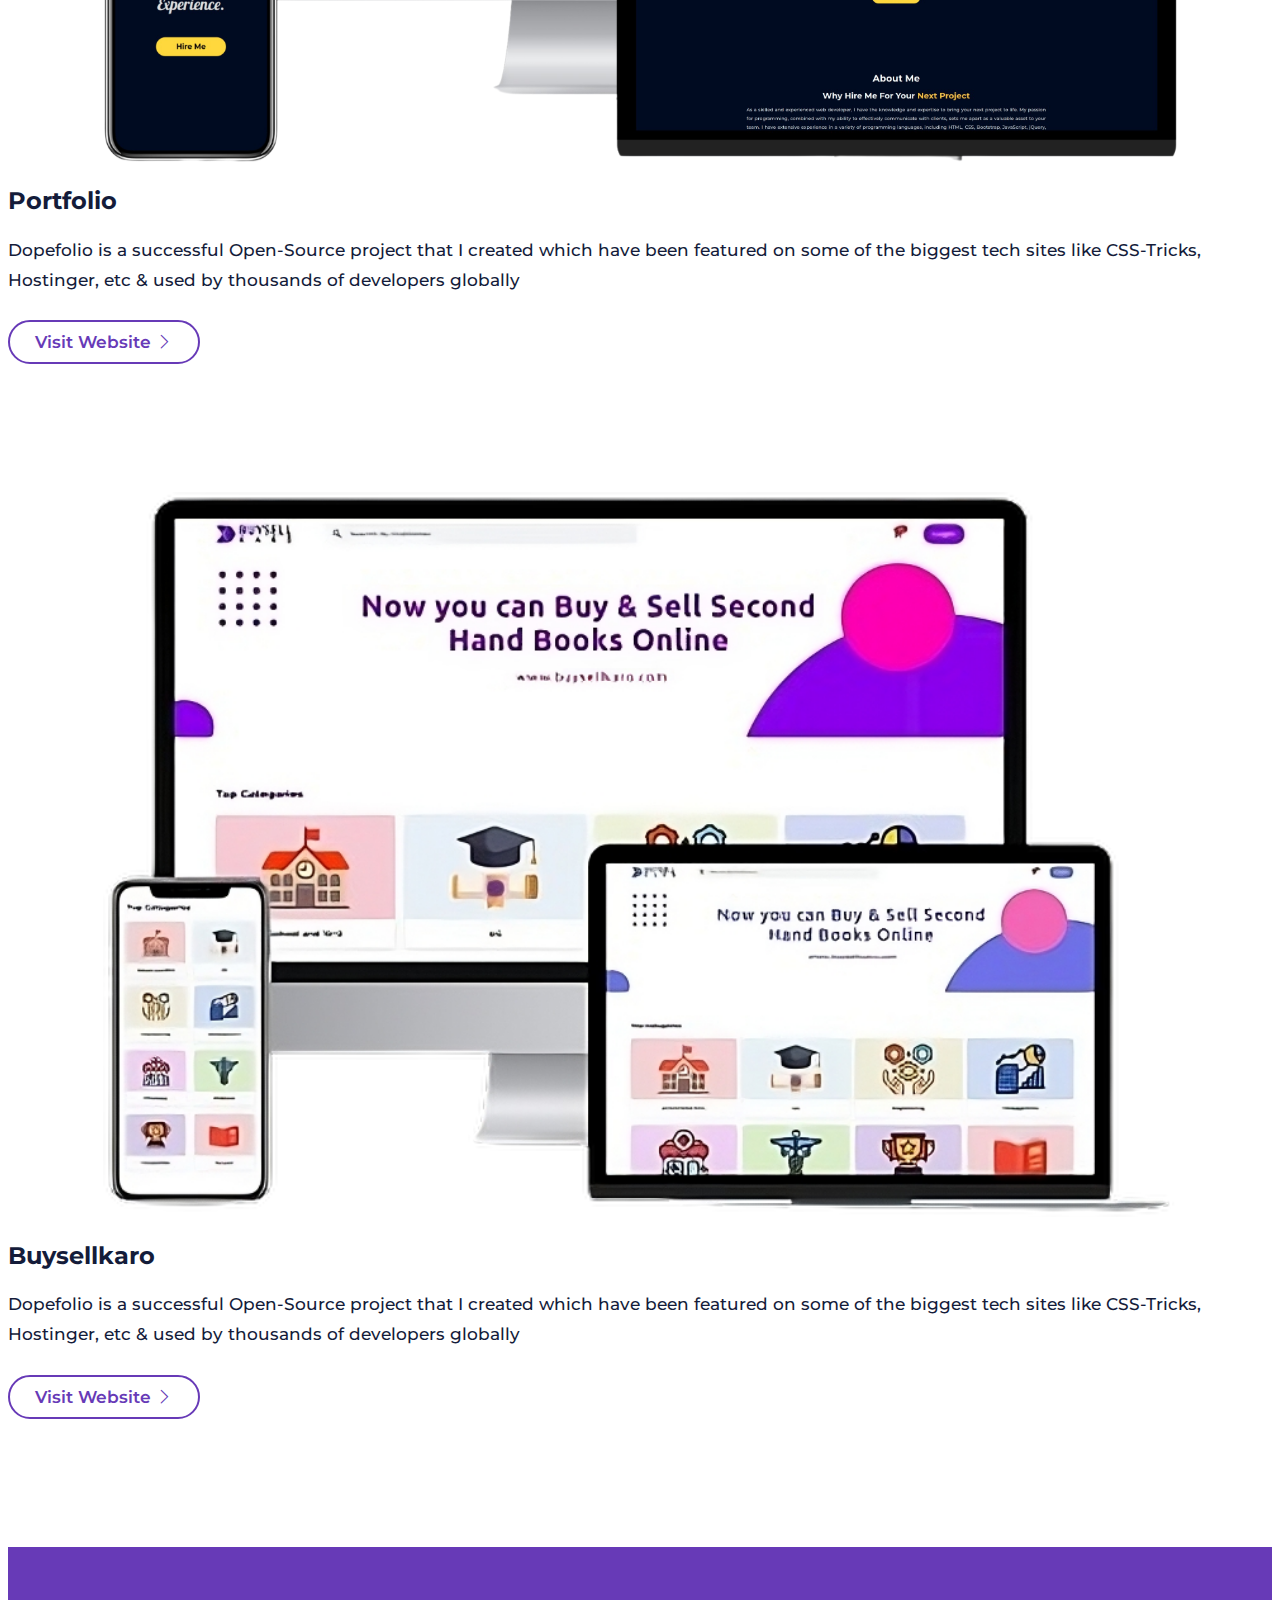
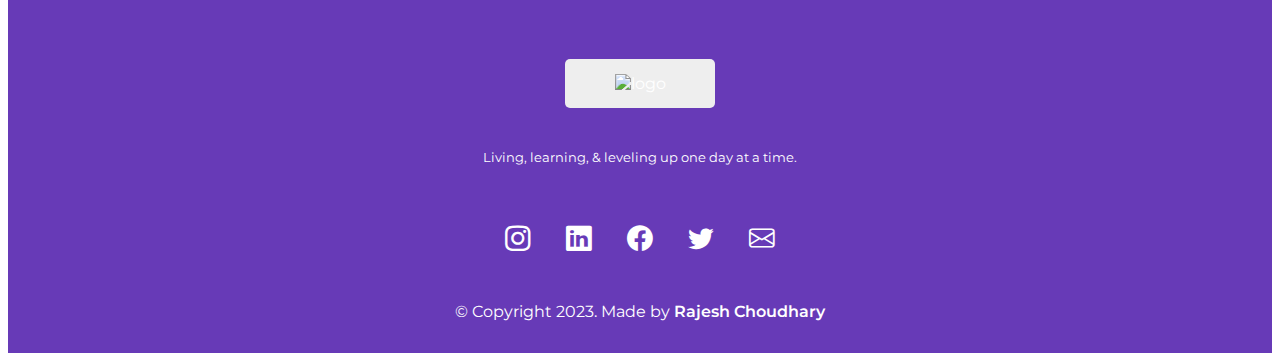
==== commit eda8c7d9: "some changes on css" ====
--- a/index.html
+++ b/index.html
@@ -54,7 +54,7 @@
             </div>
             <a class="hero-btn" href="#" target="_blank">Say Hello!</a>
         </div>
-        <!-- <div class="hero-social shadow-sm">
+        <div class="hero-social shadow-sm">
             <a class="social-item" href="#" target="_blank">
                 <i class="bi bi-instagram"></i>
             </a>
@@ -70,7 +70,7 @@
             <a class="social-item" href="#" target="_blank">
                 <i class="bi bi-envelope"></i>
             </a>
-        </div> -->
+        </div>
     </section>
     <section class="about-section">
         <div class="container">
--- a/css/style.css
+++ b/css/style.css
@@ -38,7 +38,7 @@
     height: calc(100vh - 84px);
     background-color: #ffffff;
 }
-.hero-social {
+.hero-section .hero-social {
     display: flex;
     align-items: center;
     justify-content: center;
@@ -109,6 +109,7 @@
     text-decoration: none;
     transition: all ease-in 0.2s;
     border: 2px solid #673AB7;
+    box-shadow: 0px 2px 10px rgb(124 0 186 / 40%);
 }
 .hero-section > .hero-content > .hero-btn:hover {
     background-color: transparent;
@@ -121,7 +122,8 @@
 }
 .section-heading {
     font-weight: 700;
-    margin-bottom: 1em;
+    margin-bottom: 1.2em;
+    font-size: 2rem;
 }
 .about-section .about-content {
     max-width: 850px;
@@ -240,6 +242,7 @@
 .project-section .project-content .project-visit-btn:hover {
     background-color: #673AB7;
     color: #ffffff;
+    box-shadow: 0px 2px 10px rgb(124 0 186 / 40%);
 }
 .footer-section {
     background-color: #673AB7;
@@ -285,6 +288,9 @@
 @media (max-width: 992px) {
     .container {
         max-width: 85%;
+    }
+    .hero-section .hero-social {
+        display: none;
     }
 }
 @media (max-width: 767px) {
@@ -330,9 +336,9 @@
 }
 @media (max-width: 496px) {
     .hero-section > .hero-content > .hero-heading > h1 {
-        font-size: 1.6rem;
+        font-size: 2rem;
         font-weight: 800;
-        line-height: 45px;
+        line-height: 55px;
     }
     .hero-section > .hero-content > .hero-subheading > h5 {
         font-size: 1.1rem;
@@ -349,7 +355,7 @@
 }
 @media (max-width: 403px) {
     .hero-section > .hero-content > .hero-heading > h1 {
-        font-size: 1.4rem;
-        line-height: 42px;
+        font-size: 1.8rem;
+        line-height: 50px;
     }
 }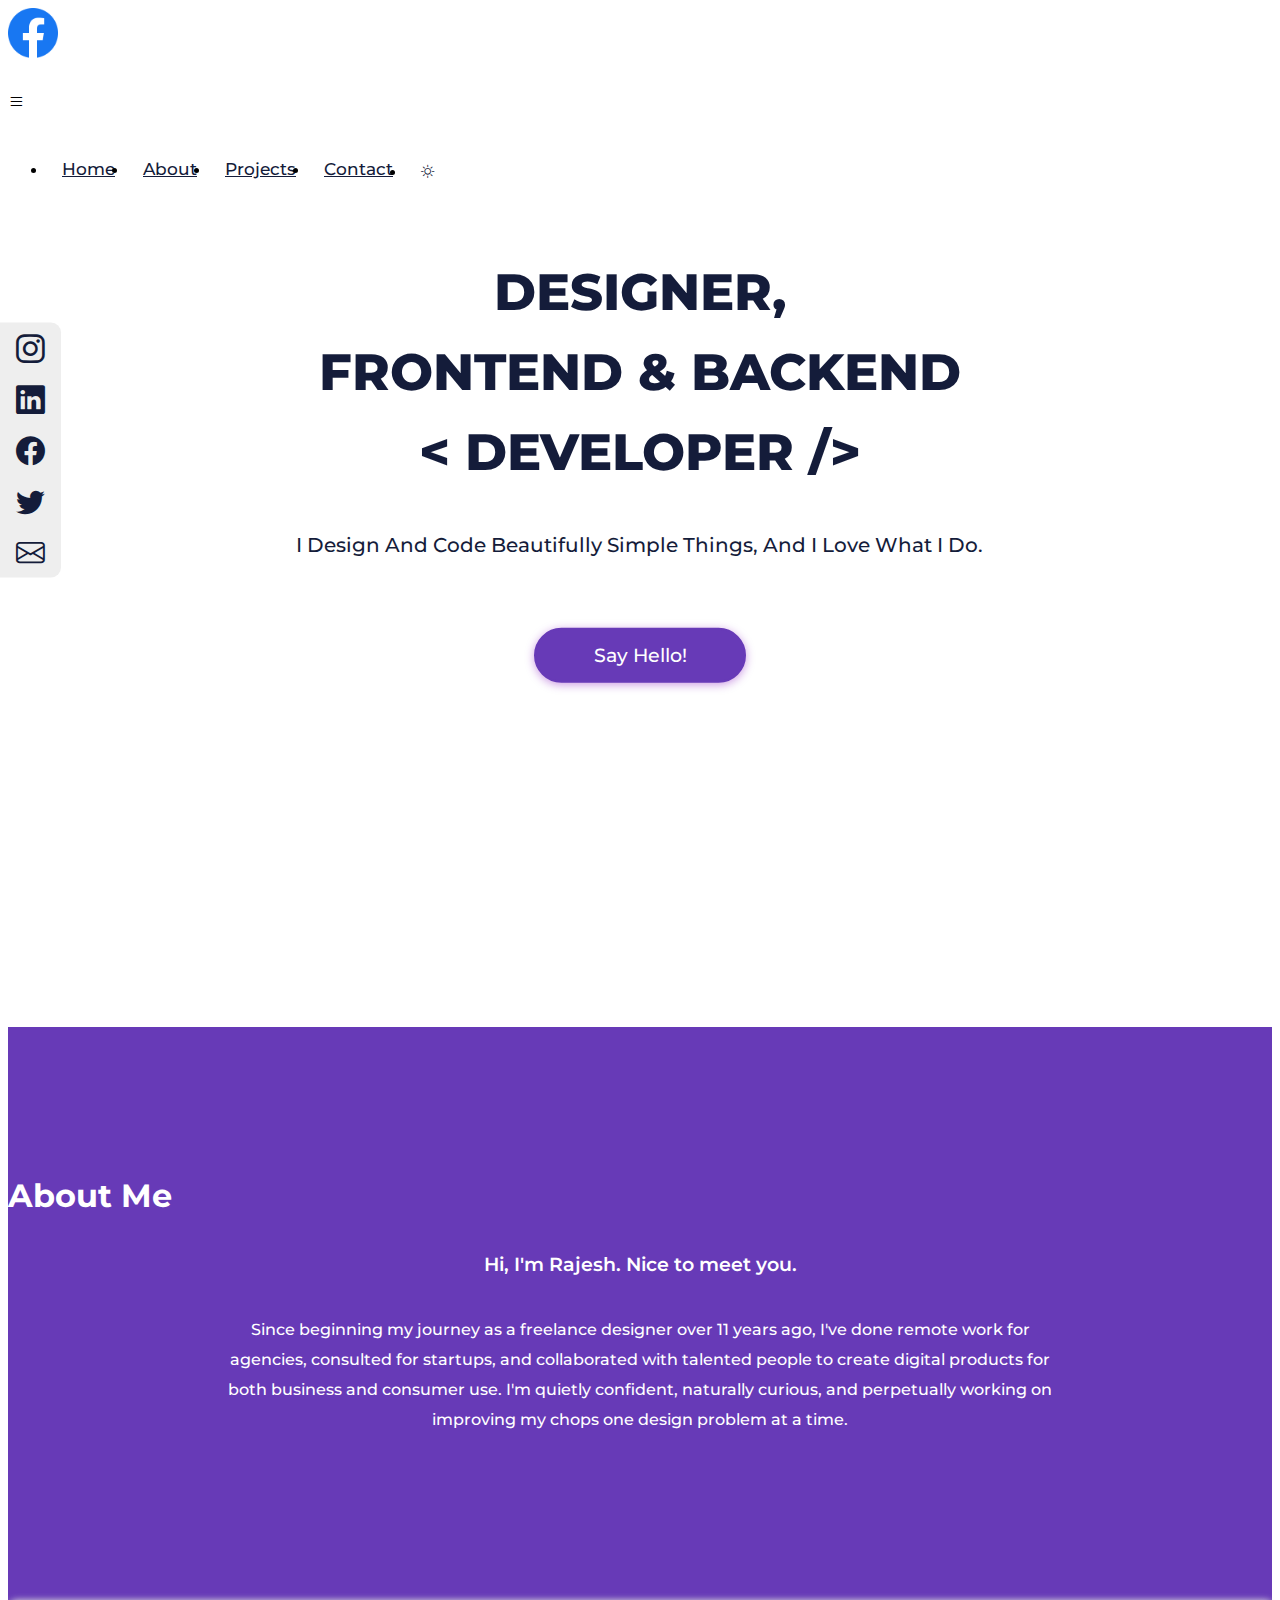
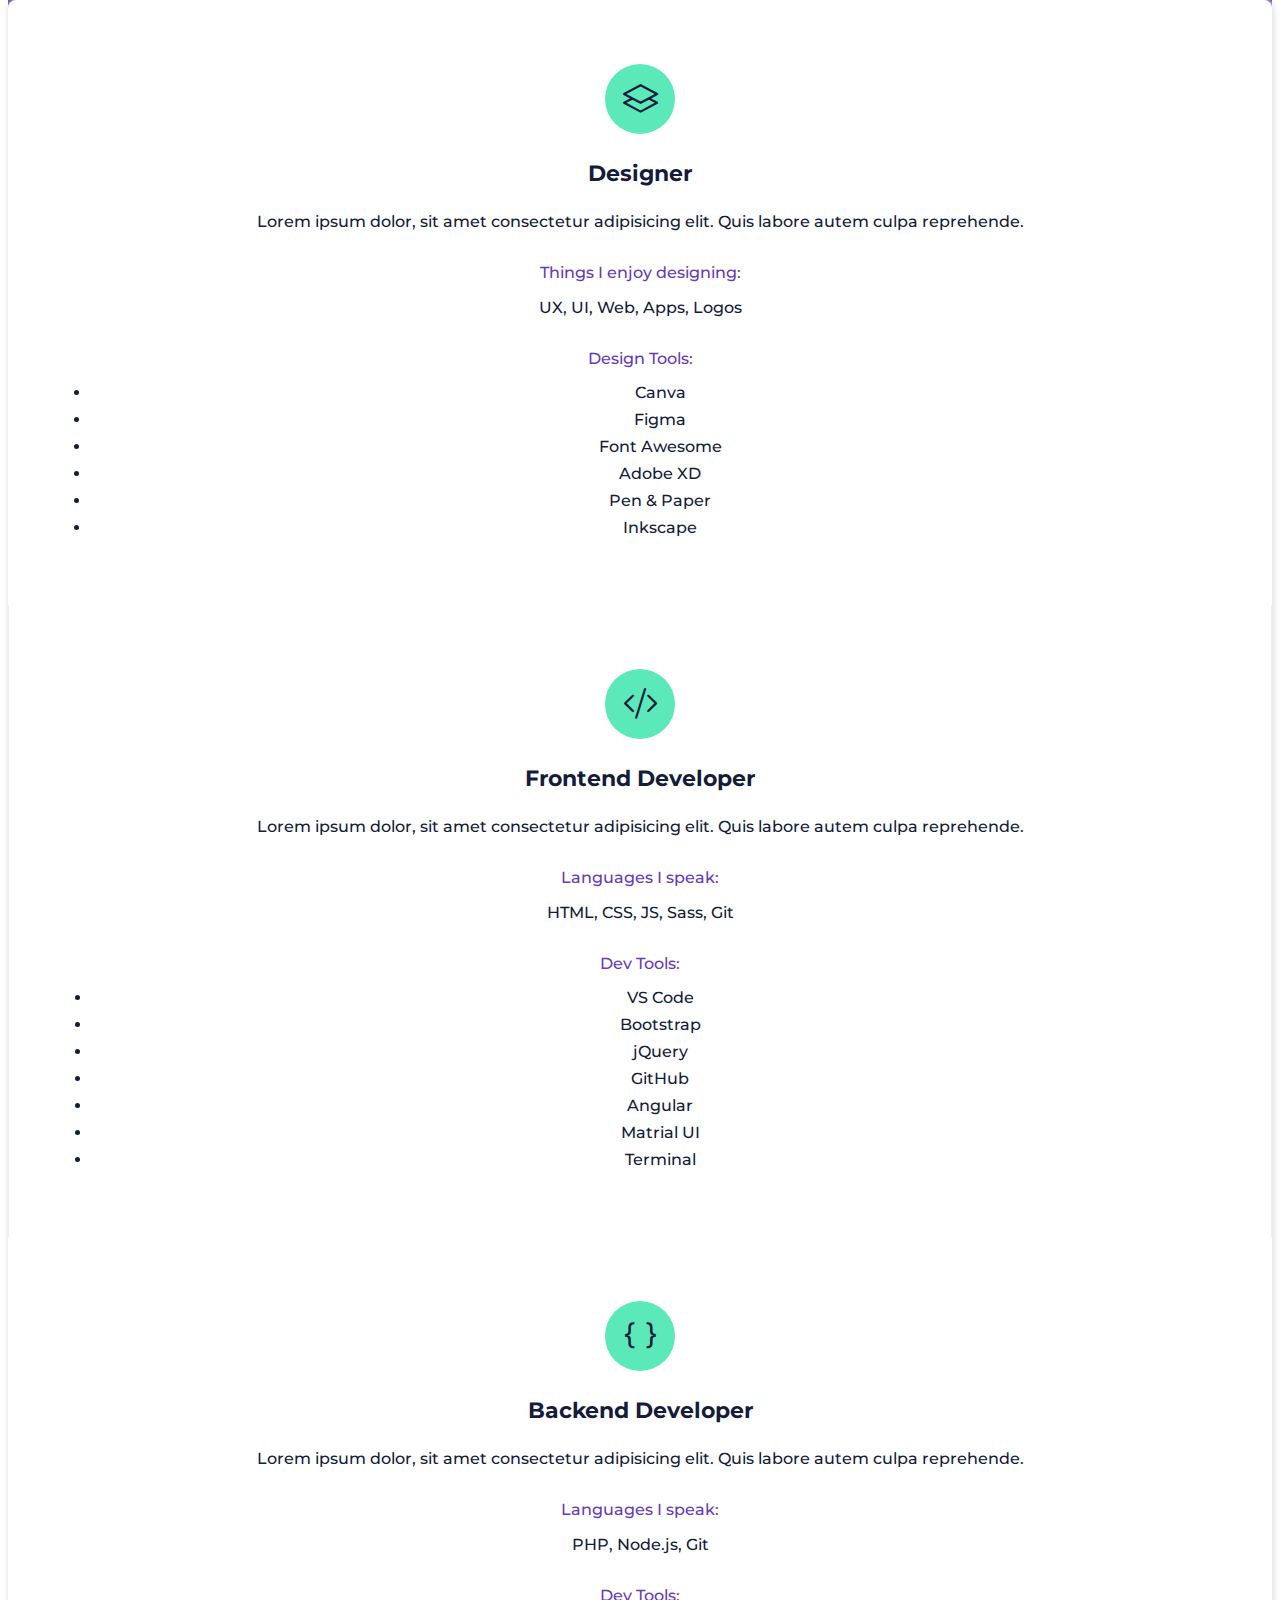
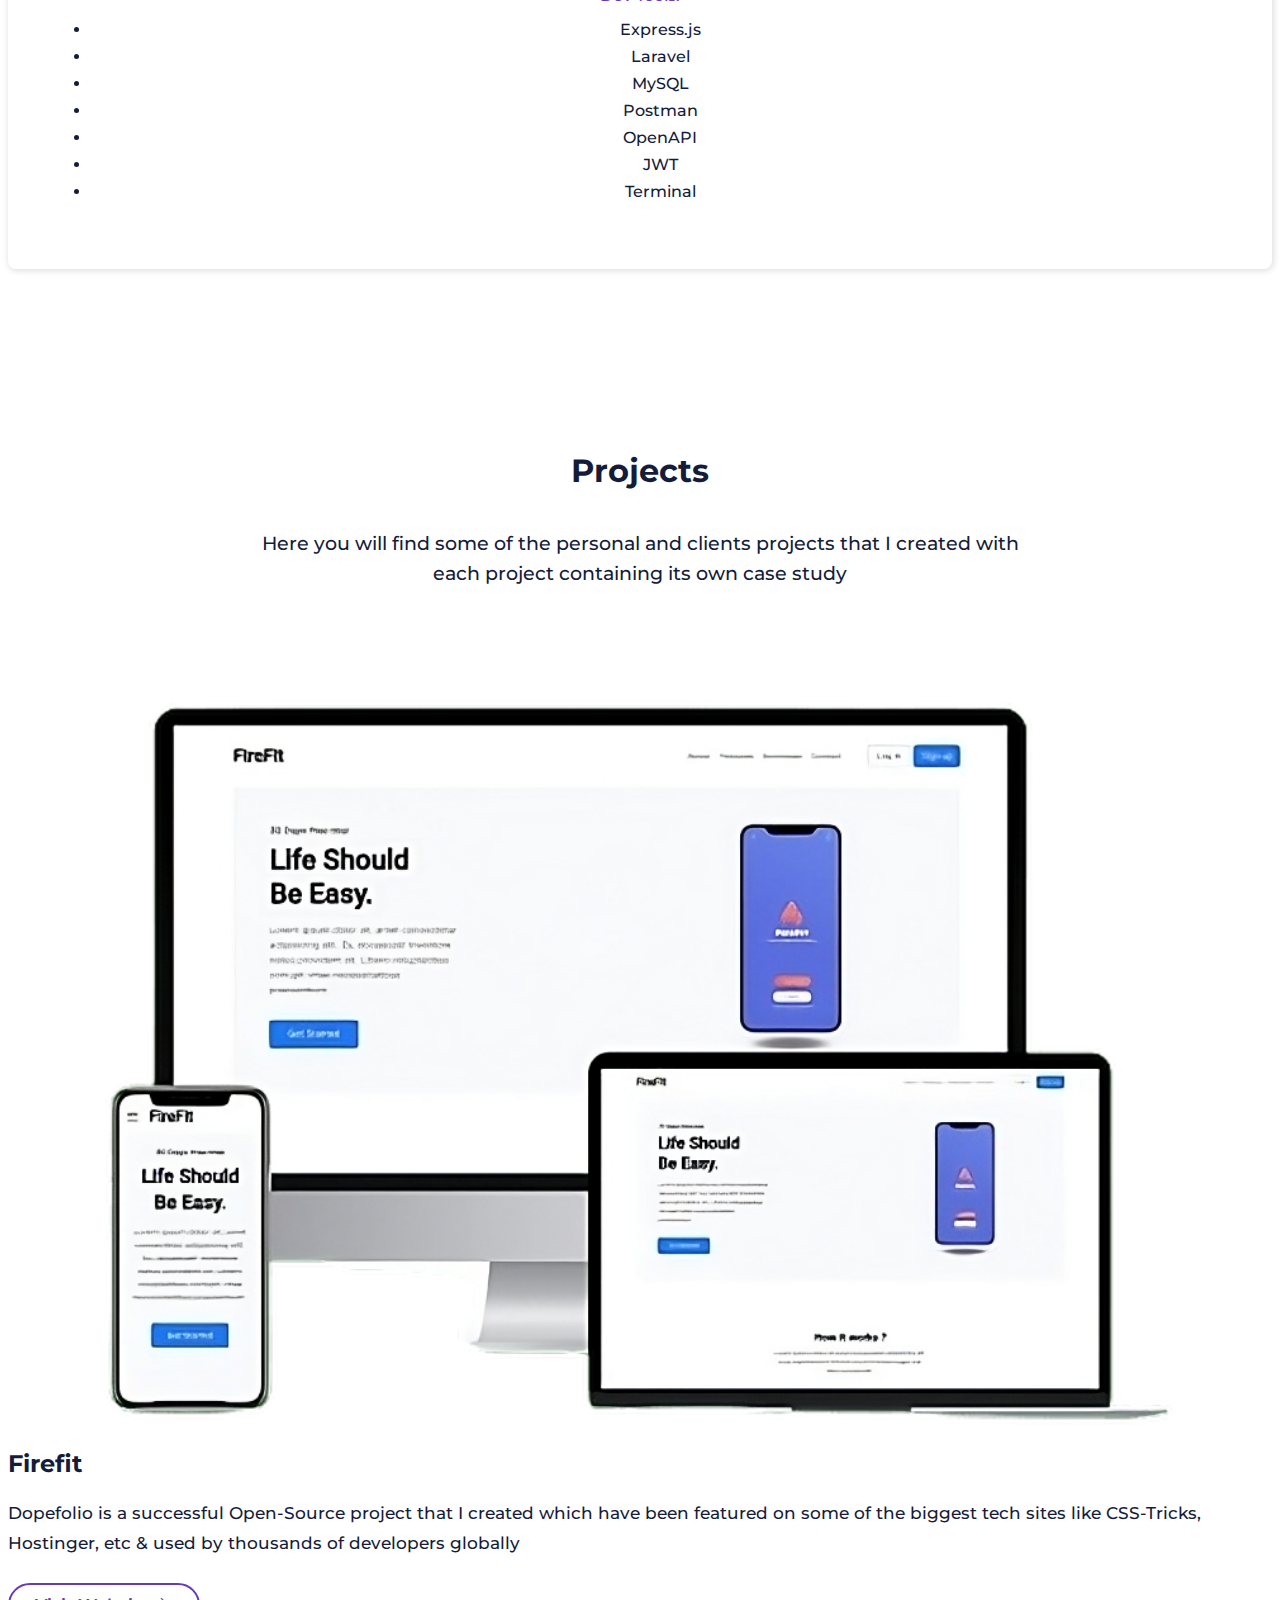
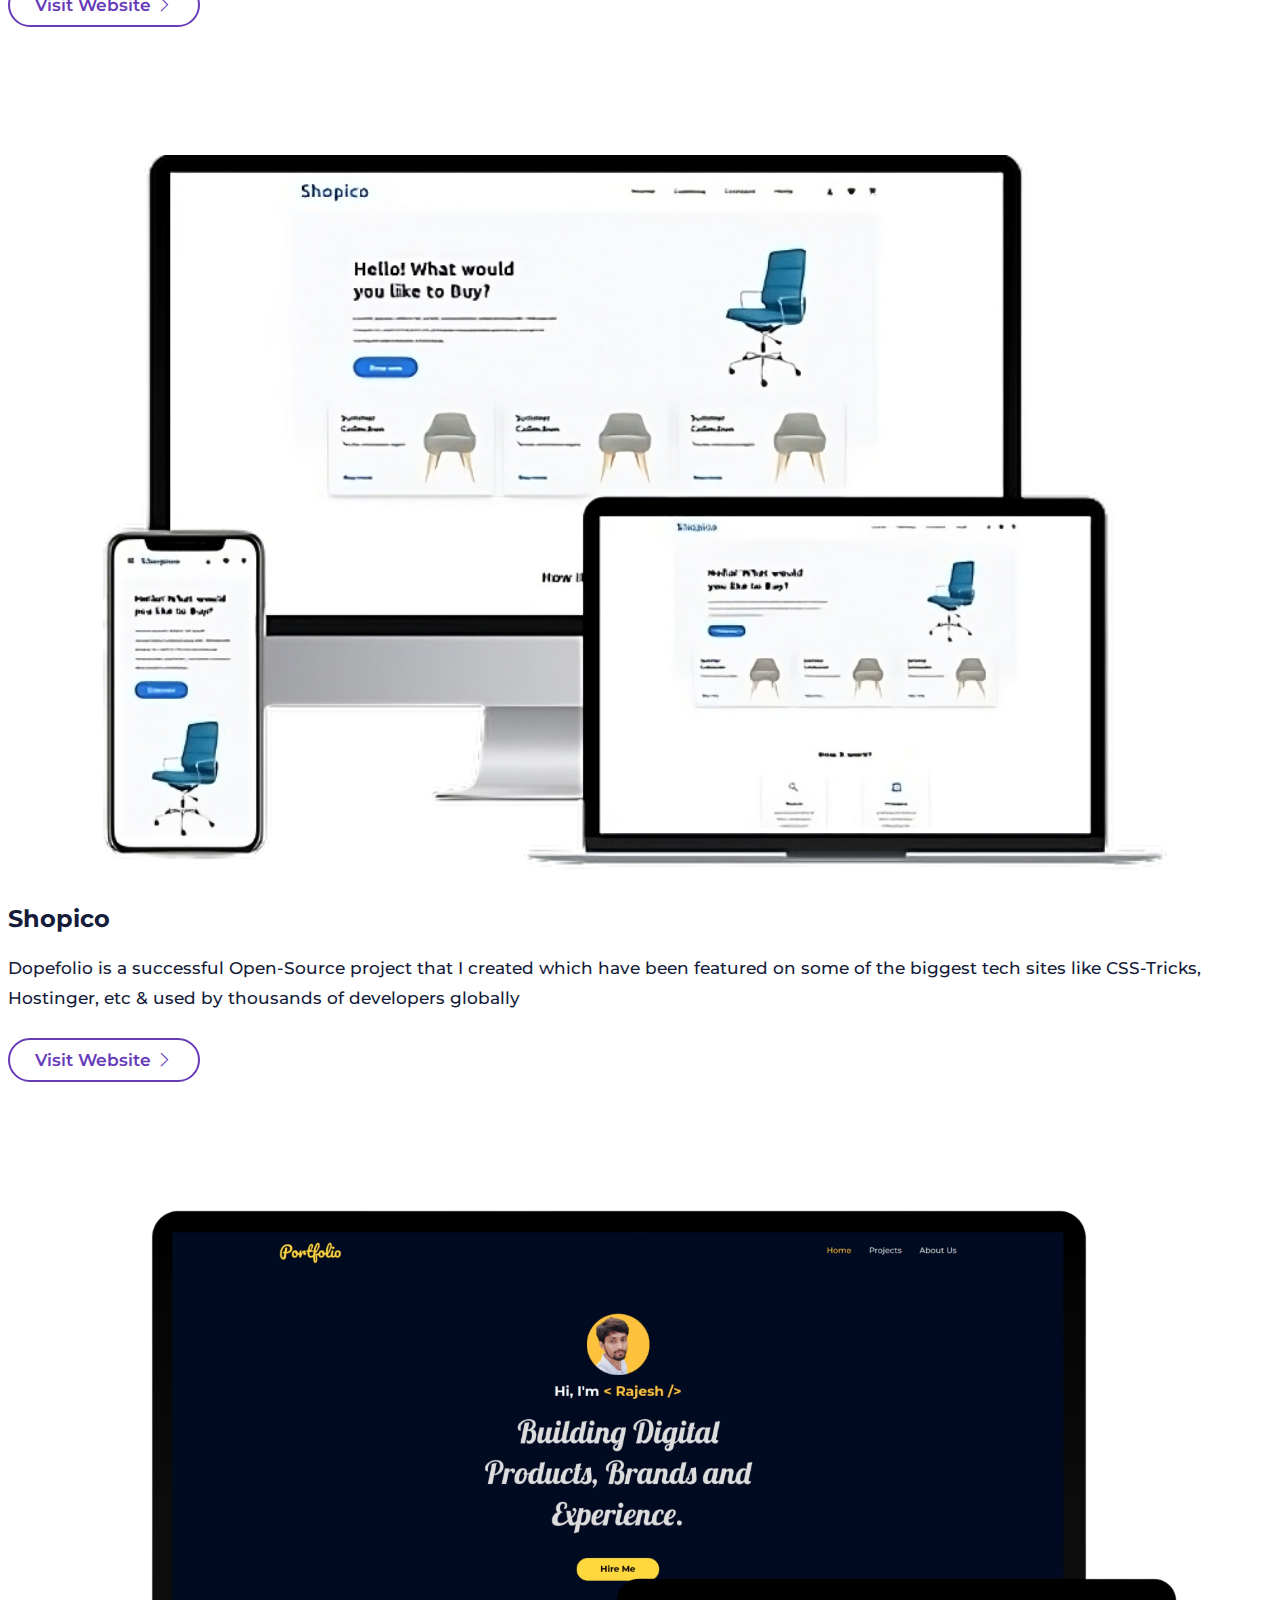
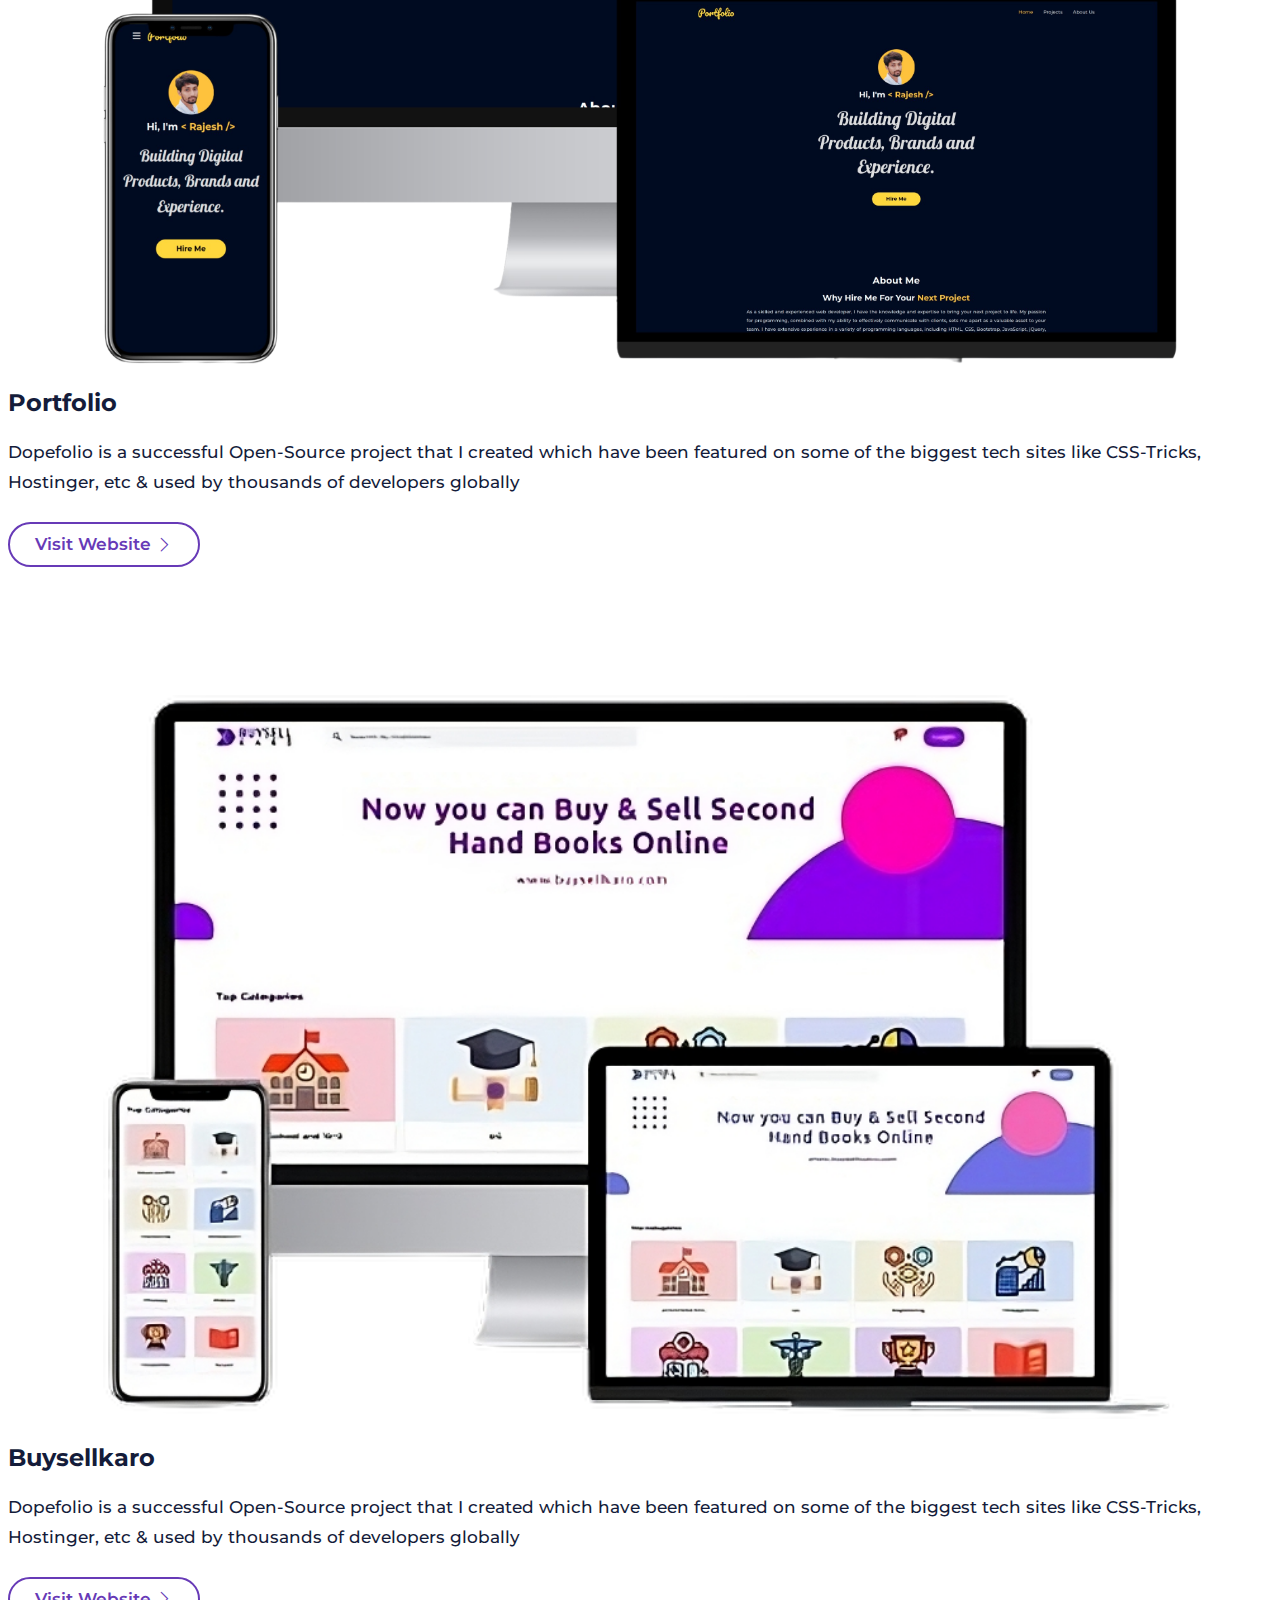
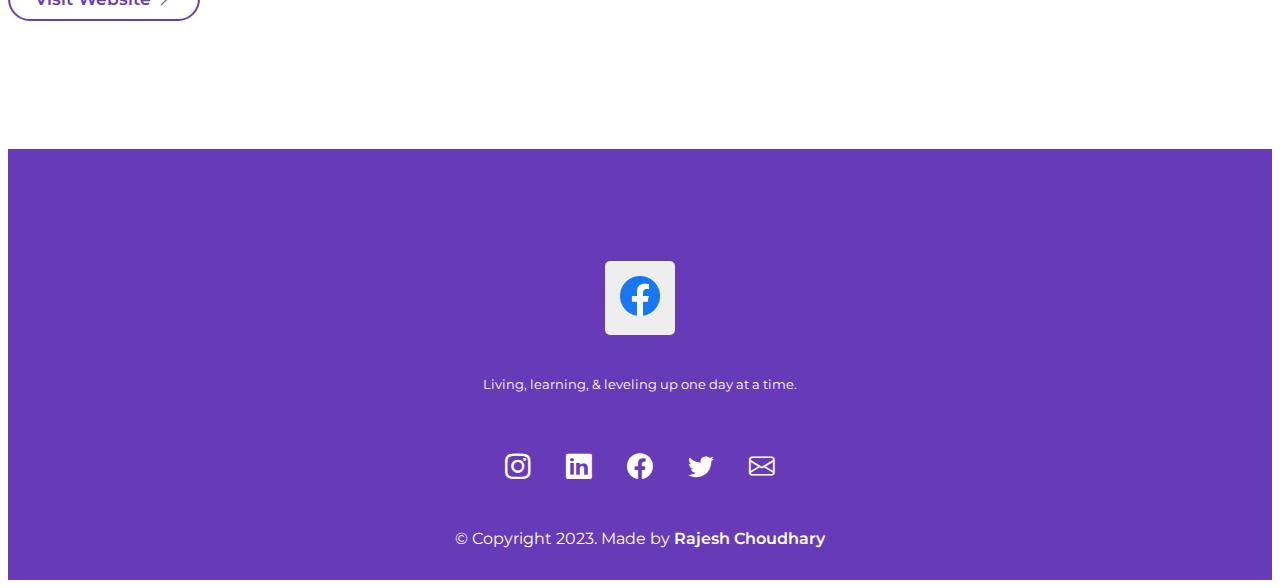
==== commit dc96d56b: "add sidenavbar for small screen" ====
--- a/index.html
+++ b/index.html
@@ -13,17 +13,20 @@
     <link href="./css/style.css" rel="stylesheet">
 </head>
 <body>
-    <!-- <nav class="navbar navbar-expand-lg">
+    <nav class="navbar navbar-expand-lg">
         <div class="container">
           <div class="navbar-brand d-flex me-0">
-            <div class="d-flex align-items-center"><a class="navbar-brand-logo" href="/">
-                <img src="https://static-assets-web.flixcart.com/batman-returns/batman-returns/p/images/fkheaderlogo_plus-055f80.svg"></a></div>
-            <div class="hamburger ms-auto"><i class="bi bi-list"></i></div>
+            <div class="brand-logo-container d-flex align-items-center">
+                <a class="navbar-brand-logo" href="/">
+                    <img src="./assets/images/facebook.png">
+                </a>
+            </div>
+            <div class="hamburger d-none ms-auto" id="hamBurger" onclick="openNavmenu()"><i class="bi bi-list"></i></div>
           </div>
           <div class="navbar-menu">
             <div class="navbar-start"></div>
-            <div class="navbar-end d-flex">
-                <ul class="navbar-nav me-auto mb-2 mb-lg-0">
+            <div class="navbar-end">
+                <ul class="navbar-nav me-auto mb-0 mb-lg-0">
                     <li class="nav-item">
                       <a class="nav-link" aria-current="page" href="#">Home</a>
                     </li>
@@ -36,14 +39,16 @@
                     <li class="nav-item">
                         <a class="nav-link" href="#">Contact</a>
                     </li>
+                    <li class="nav-item">
+                        <button class="toggle-theme" onclick="toggleTheme()" id="toggleTheme">
+                            <i class="bi bi-brightness-high"></i>
+                        </button>
+                    </li>
                 </ul>
-                <button class="toggle-theme" onclick="toggleTheme()" id="toggleTheme">
-                    <i class="bi bi-brightness-high"></i>
-                </button>
             </div>
           </div>
         </div>
-    </nav> -->
+    </nav>
     <section class="hero-section">
         <div class="hero-content">
             <div class="hero-heading">
@@ -216,11 +221,14 @@
         </div>
     </section>
     <footer class="footer-section">
+        <!-- <div class="wave-shape-container">
+            <img src="./assets/images/wave-2.svg" alt="shape">
+        </div> -->
         <div class="container">
             <div class="footer-container">
                 <div class="footer-content">
                     <div class="logo">
-                        <img src="https://static-assets-web.flixcart.com/batman-returns/batman-returns/p/images/fkheaderlogo_plus-055f80.svg" alt="logo">
+                        <img src="./assets/images/facebook.png" alt="logo">
                     </div>
                     <h5>Living, learning, & leveling up one day at a time.</h5>
                 </div>
--- a/css/style.css
+++ b/css/style.css
@@ -8,6 +8,15 @@
 .navbar {
     font-size: 1.05rem;
     line-height: 50px;
+    position: relative;
+}
+.brand-logo-container {
+    max-width: 50px;
+}
+.navbar .navbar-menu .navbar-end .navbar-nav{
+    display: flex;
+    flex-direction: row;
+    align-items: center;
 }
 .navbar-nav > .nav-item > .nav-link {
     color: #141c3a;
@@ -78,7 +87,7 @@
     font-weight: 800;
     margin-bottom: 0.4em;
     color: #141c3a;
-    line-height: 75px;
+    line-height: 80px;
 }
 .hero-section .hero-content .developer-text::before {
     content: '<';
@@ -246,10 +255,17 @@
 }
 .footer-section {
     background-color: #673AB7;
-    padding: 7em 1em 2em;
+    padding: 7em 0 2em;
     color: #ffffff;
     text-align: center;
-}
+    position: relative;
+}
+/* .footer-section .wave-shape-container {
+    width: 100%;
+    position: relative;
+    top: -10px;
+    left: 0;
+} */
 .footer-section .footer-content {
     max-width: 380px;
     margin: 0 auto 2em;
@@ -259,7 +275,7 @@
     font-weight: 400;
 }
 .footer-section .footer-content .logo {
-    max-width: 150px;
+    max-width: 70px;
     background-color: #eee;
     padding: 15px;
     border-radius: 5px;
@@ -296,6 +312,43 @@
 @media (max-width: 767px) {
     .project-section .project-image {
         width: 90%;
+    }
+
+    .navbar .navbar-brand {
+        width: 100%;
+    }
+    .navbar .navbar-brand .hamburger {
+        display: block !important;
+    }
+    .navbar .navbar-menu {
+        position: absolute;
+        top: 78px;
+        background: #ffffff;
+        width: 100%;
+        left: 0;
+        z-index: 1;
+        text-align: center;
+        box-shadow: 0 5px 5px 0 rgba(0,0,0,.1);
+        -webkit-box-shadow: 0 5px 5px 0 rgba(0,0,0,.1);
+        -moz-box-shadow: 0 5px 5px 0 rgba(0,0,0,.1);
+        opacity: 0;
+        visibility: hidden;
+    }
+    .navbar-menu .navbar-end .navbar-nav {
+        width: 100%;
+        display: block !important;
+    }
+    .navbar-menu .navbar-end .navbar-nav .nav-item{
+        border-bottom: 1px solid #eee;
+    }
+    button.toggle-theme {
+        width: 100%;
+        border-radius: 0;
+        padding: 30px 0;
+    }
+    .navbar-menu-active {
+        opacity: 1 !important;
+        visibility: visible !important;
     }
 }
 @media (max-width: 700px) {
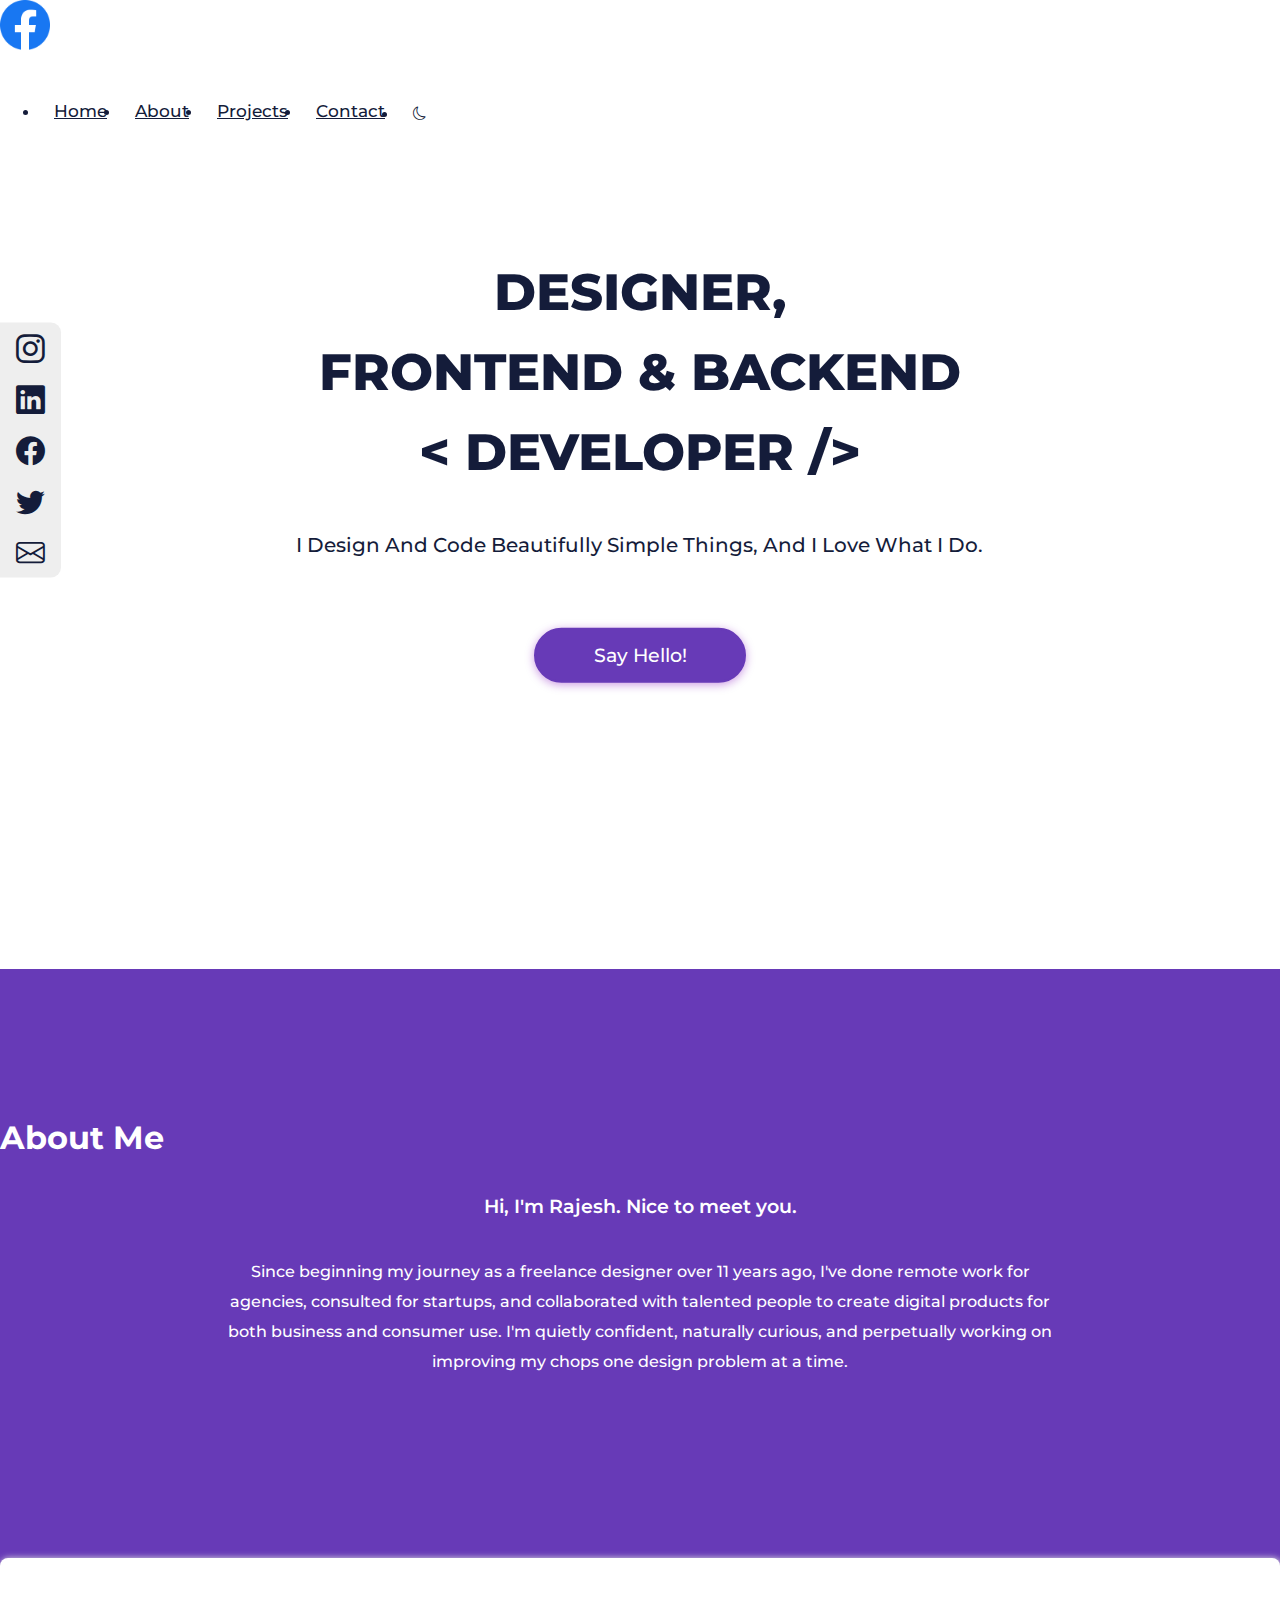
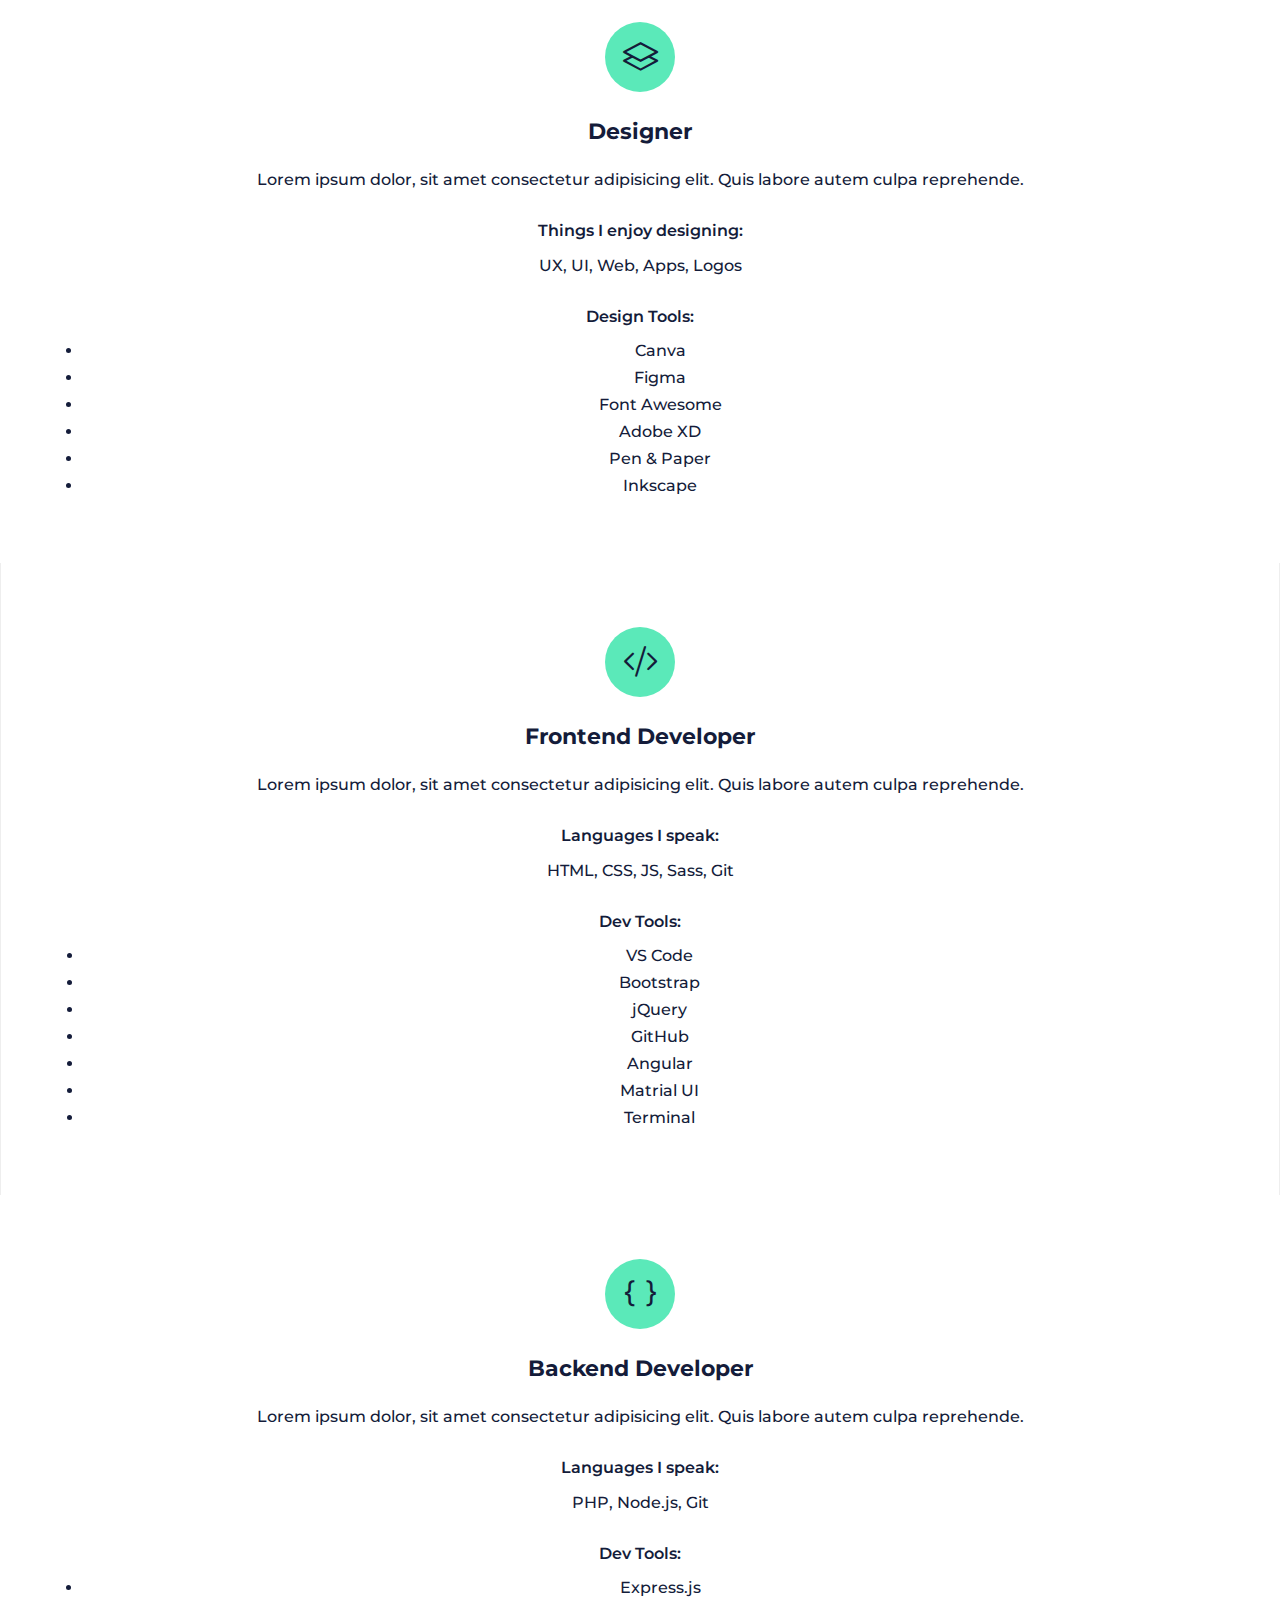
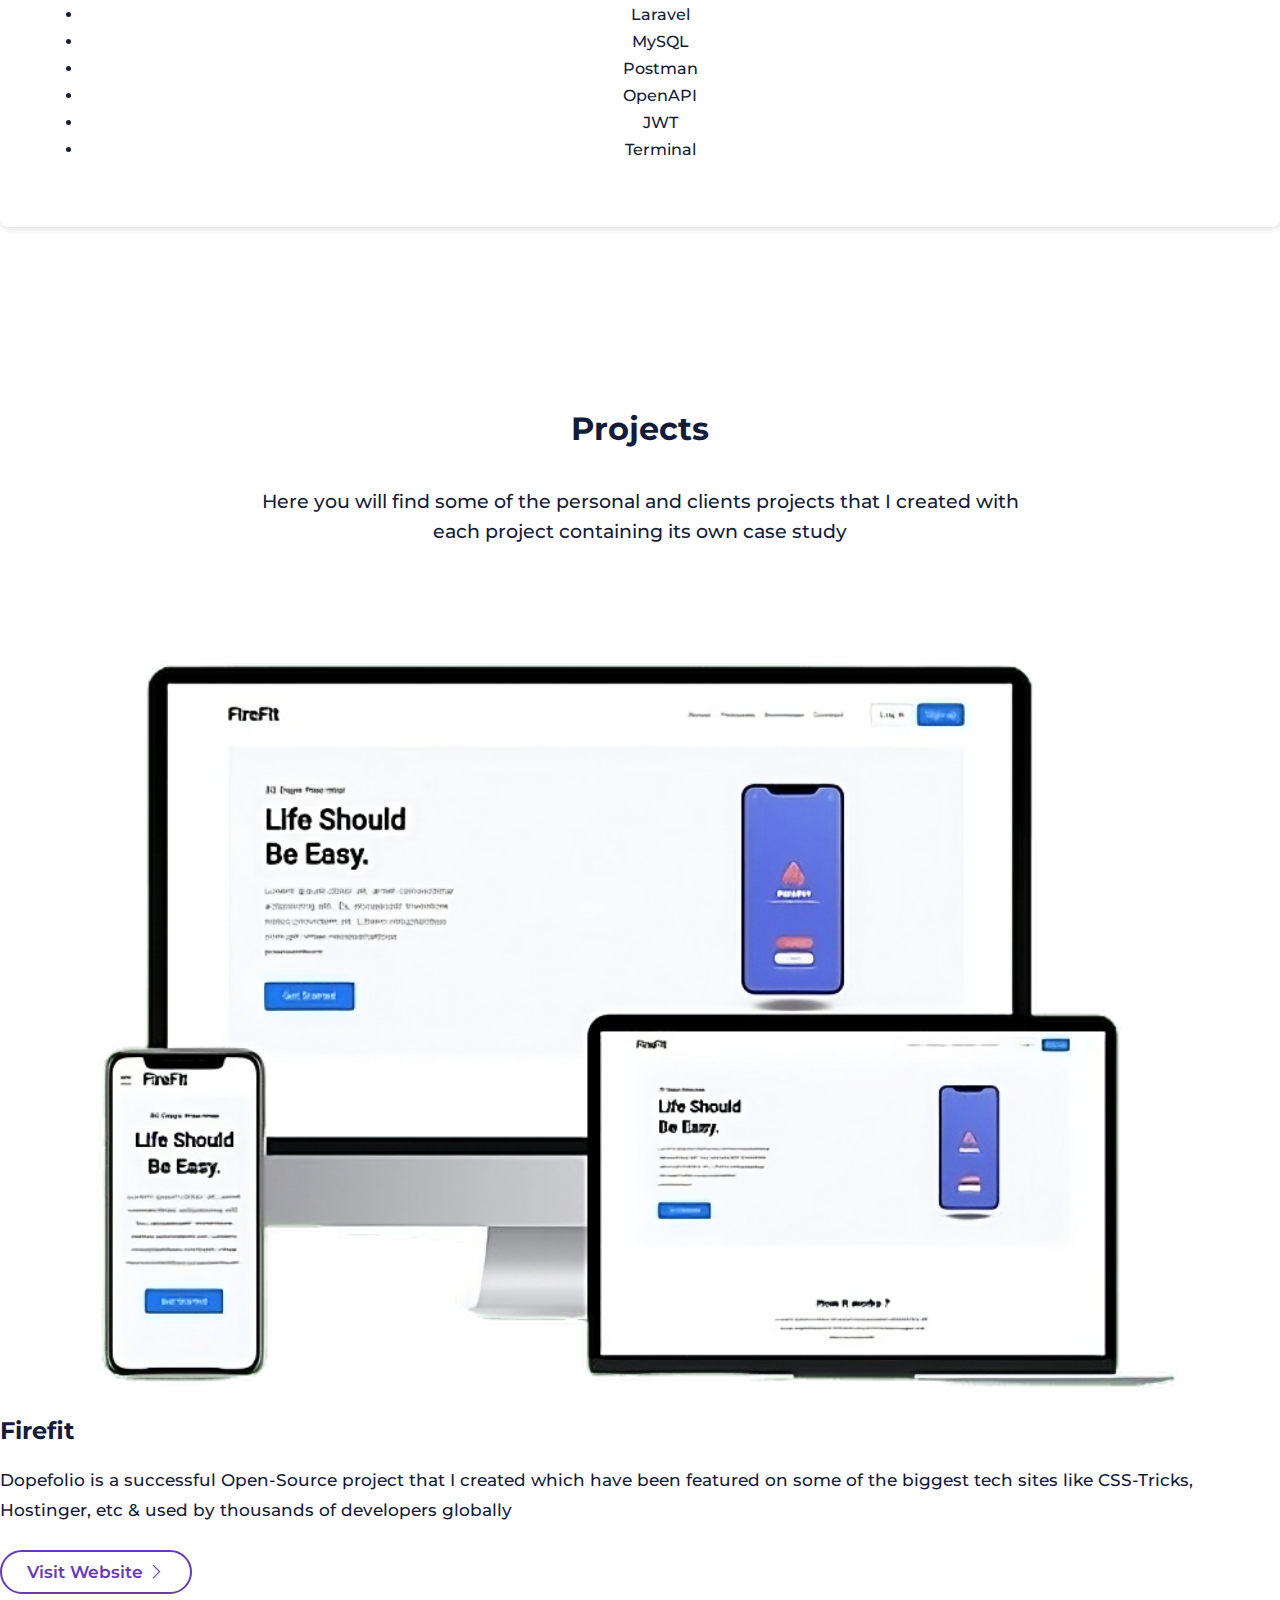
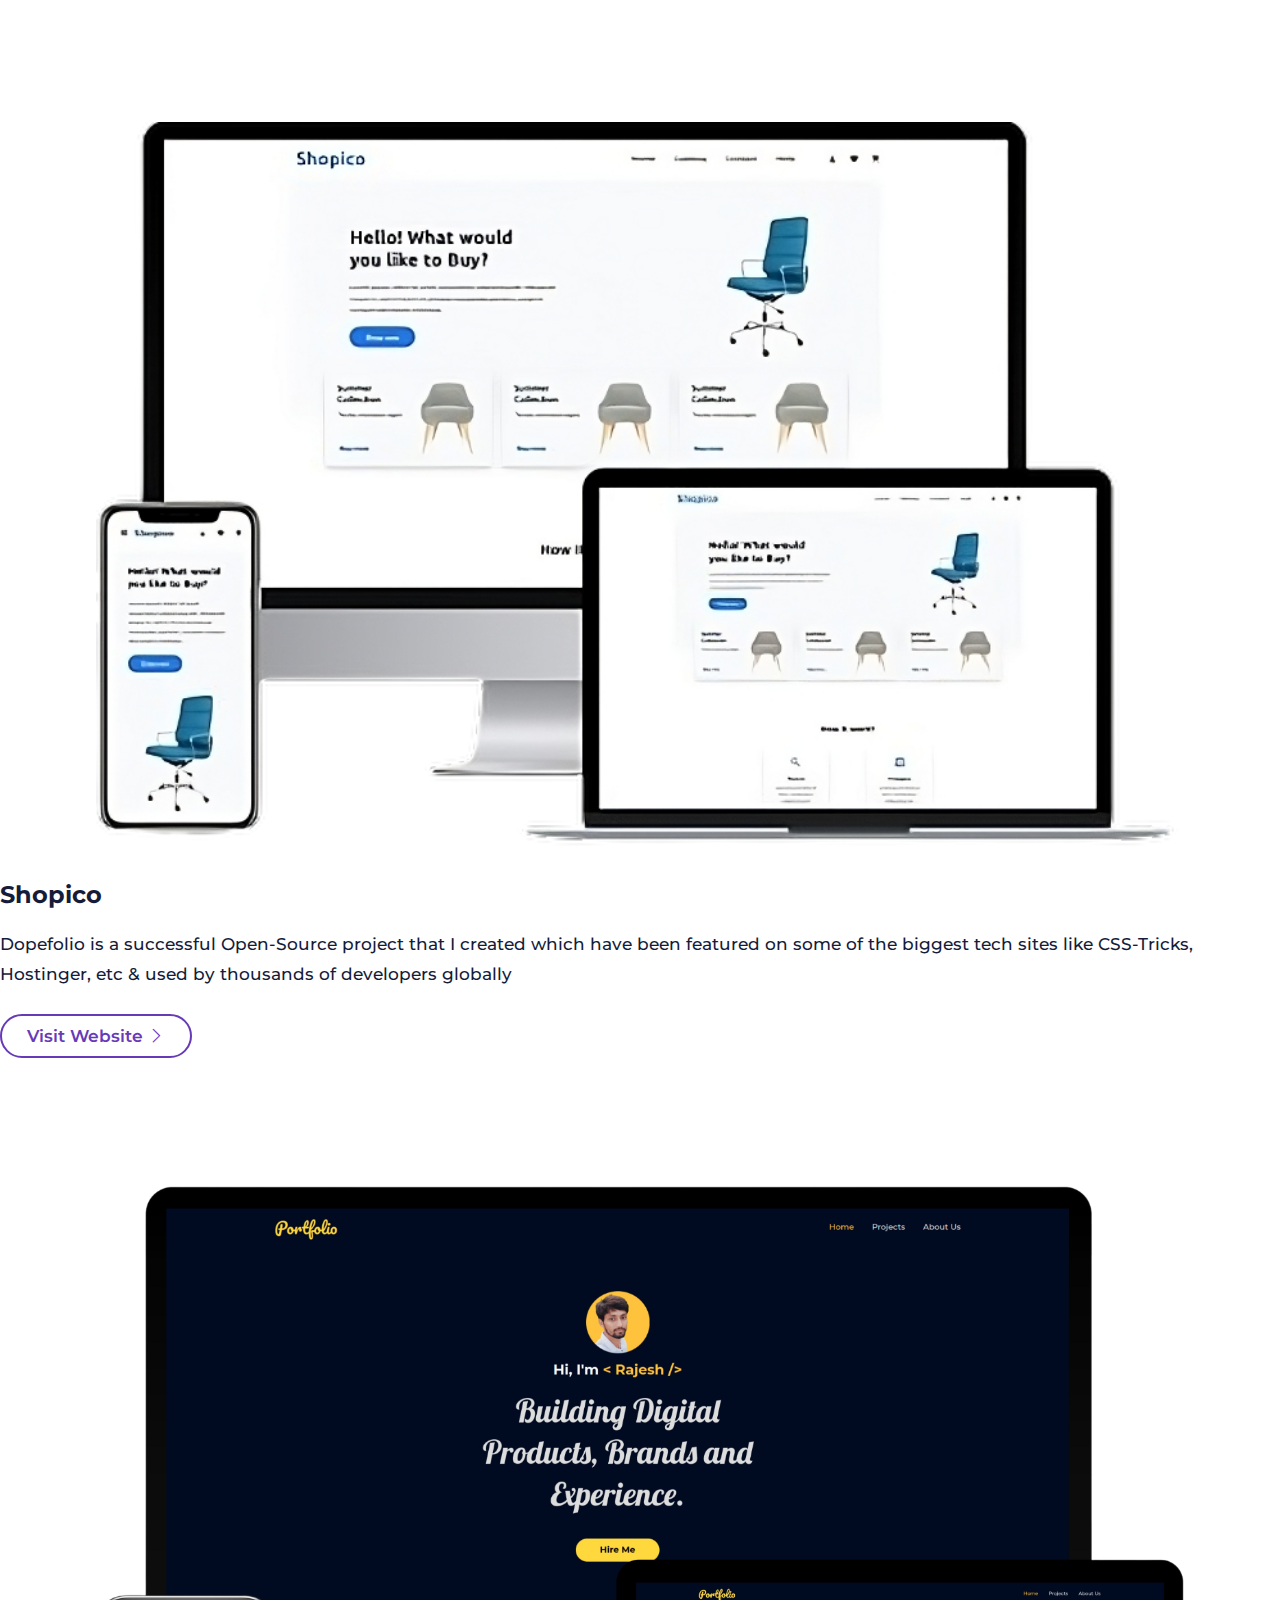
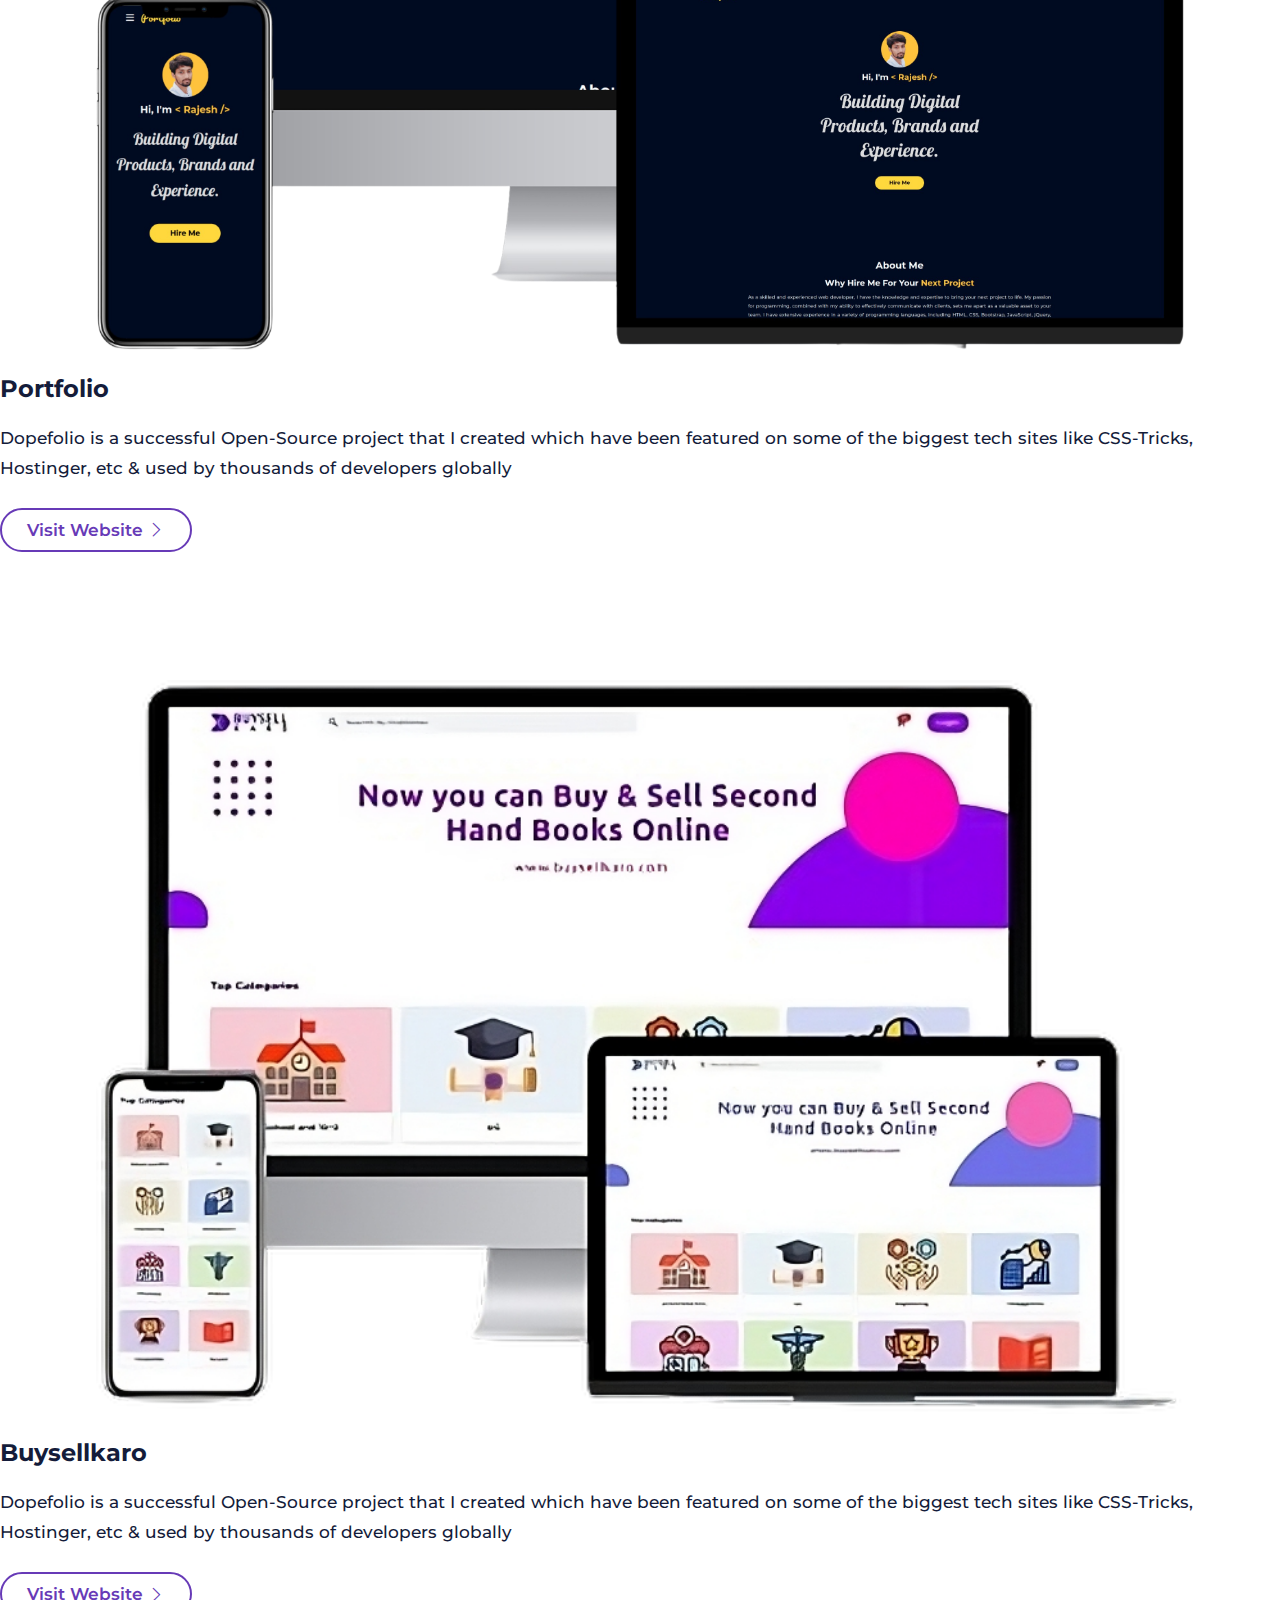
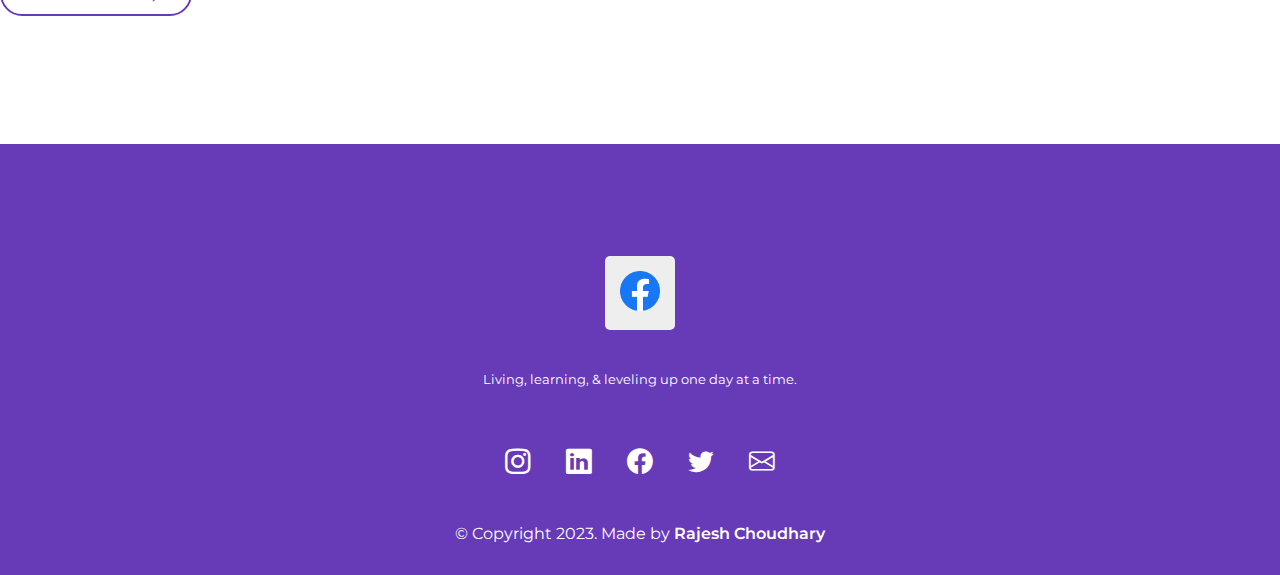
==== commit 06716a3b: "add dark theme also" ====
--- a/index.html
+++ b/index.html
@@ -12,8 +12,8 @@
     <!-- <link href="./css/utility.css" rel="stylesheet"> -->
     <link href="./css/style.css" rel="stylesheet">
 </head>
-<body>
-    <nav class="navbar navbar-expand-lg">
+<body class="light-mode">
+    <nav class="navbar navbar-expand-lg sticky-top">
         <div class="container">
           <div class="navbar-brand d-flex me-0">
             <div class="brand-logo-container d-flex align-items-center">
@@ -21,7 +21,14 @@
                     <img src="./assets/images/facebook.png">
                 </a>
             </div>
-            <div class="hamburger d-none ms-auto" id="hamBurger" onclick="openNavmenu()"><i class="bi bi-list"></i></div>
+            <div class="hamburger d-none ms-auto" id="hamBurger" onclick="openNavmenu()">
+                <div class="toggle">
+                    <span></span>
+                    <span></span>
+                    <span></span>
+                    <span></span>
+                  </div>
+            </div>
           </div>
           <div class="navbar-menu">
             <div class="navbar-start"></div>
@@ -31,17 +38,17 @@
                       <a class="nav-link" aria-current="page" href="#">Home</a>
                     </li>
                     <li class="nav-item">
-                      <a class="nav-link" href="#">About</a>
-                    </li>
-                    <li class="nav-item">
-                        <a class="nav-link" href="#">Projects</a>
+                      <a class="nav-link" href="#aboutSection">About</a>
+                    </li>
+                    <li class="nav-item">
+                        <a class="nav-link" href="#projectSection">Projects</a>
                     </li>
                     <li class="nav-item">
                         <a class="nav-link" href="#">Contact</a>
                     </li>
                     <li class="nav-item">
                         <button class="toggle-theme" onclick="toggleTheme()" id="toggleTheme">
-                            <i class="bi bi-brightness-high"></i>
+                            <i class="toggle-icon bi bi-moon"></i>
                         </button>
                     </li>
                 </ul>
@@ -49,7 +56,7 @@
           </div>
         </div>
     </nav>
-    <section class="hero-section">
+    <section class="hero-section" id="heroSection">
         <div class="hero-content">
             <div class="hero-heading">
                 <h1>DESIGNER, <br><span>FRONTEND & BACKEND</span> <br><span class="developer-text"> DEVELOPER </span></h1>
@@ -77,7 +84,7 @@
             </a>
         </div>
     </section>
-    <section class="about-section">
+    <section class="about-section" id="aboutSection">
         <div class="container">
             <h1 class="text-center section-heading">About Me</h1>
             <div class="about-content">
@@ -154,7 +161,7 @@
             </div>
         </div>
     </section>
-    <section class="project-section">
+    <section class="project-section" id="projectSection">
         <div class="container">
             <div class="section-heading-container">
                 <h1 class="text-center section-heading">Projects</h1>
--- a/css/style.css
+++ b/css/style.css
@@ -2,13 +2,69 @@
     font-family: 'Montserrat', sans-serif;
     box-sizing: border-box;
 }
+:root {
+    /* Light Theme Colors */
+    --primary-color-light: #673AB7;
+    --primary-bg-color-light: #ffffff;
+    --primary-text-color-light: #141c3a;
+    --border-color-light: #eee;
+    --shadow-color-light: rgb(224 224 224);
+    --hero-social-bg-light: #eee;
+
+    /* Dark Theme Colors */
+    --primary-color-dark: #673AB7;
+    --primary-bg-color-dark: #141c3a;
+    --primary-text-color-dark: #ffffff;
+    --border-color-dark: #272727;
+    --shadow-color-dark: rgb(41 9 111);
+    --hero-social-bg-dark: #3b095d;
+
+    /* Colors list */
+    --primary: #673AB7;
+    --white: #ffffff;
+    --dark: #141c3a;
+
+
+    --transition-speed: 0.7s;
+}
+body {
+    transition: background-color var(--transition-speed), color var(--transition-speed);
+    margin: 0;
+    padding: 0;
+}
+
+/* Light Theme Styles */
+body.light-mode {
+    background-color:var(--primary-bg-color-light);
+    color:var(--primary-text-color-light);
+    --primary-bg-color:var(--primary-bg-color-light);
+    --primary-text-color:var(--primary-text-color-light);
+    --border-color:var(--border-color-light);
+    --shadow-color:var(--shadow-color-light);
+    --hero-social-bg-color:var(--hero-social-bg-light);
+}
+
+/* Dark Theme Styles */
+body.dark-mode {
+    background-color:var(--primary-bg-color-dark);
+    color:var(--primary-text-color-dark);
+    --primary-bg-color:var(--primary-bg-color-dark);
+    --primary-text-color:var(--primary-text-color-dark);
+    --border-color:var(--border-color-dark);
+    --shadow-color:var(--shadow-color-dark);
+    --hero-social-bg-color:var(--hero-social-bg-dark);
+}
+
+
 img {
     width: 100%;
 }
 .navbar {
     font-size: 1.05rem;
     line-height: 50px;
-    position: relative;
+    background-color: var(--primary-bg-color);
+    transition: background-color var(--transition-speed), color var(--transition-speed);
+    
 }
 .brand-logo-container {
     max-width: 50px;
@@ -19,7 +75,7 @@
     align-items: center;
 }
 .navbar-nav > .nav-item > .nav-link {
-    color: #141c3a;
+    color: var(--primary-text-color);
     padding: 8px 14px;
     transition: color ease-in 0.2s;
     font-weight: 500;
@@ -37,15 +93,18 @@
     justify-content: center;
     border-radius: 50%;
     background: transparent;
-    color: #141c3a;
-    transition: background-color ease-in-out 0.3s;
+    color: var(--primary-text-color);
+    transition: color var(--transition-speed);
 }
 button.toggle-theme:hover {
-    background-color: #eee;
+    color: var(--primary-text-color);
+    background-color: var(--hero-social-bg-color);
+    transition: background-color var(--transition-speed), color var(--transition-speed);
 }
 .hero-section {
     height: calc(100vh - 84px);
-    background-color: #ffffff;
+    background-color: var(--primary-bg-color);
+    transition: background-color var(--transition-speed), color var(--transition-speed);
 }
 .hero-section .hero-social {
     display: flex;
@@ -58,7 +117,8 @@
     top: 50%;
     bottom: 50%;
     left: 0;
-    background-color: #eee;
+    background-color: var(--hero-social-bg-color);
+    transition: background-color var(--transition-speed);
     height: fit-content;
     border-radius: 0 10px 10px 0;
 }
@@ -66,11 +126,8 @@
     padding: 8px 16px;
     color: #333;
     text-decoration: none;
-    color: #141c3a;
-    transition: all ease-in .2s;
-}
-.hero-social > .social-item:hover {
-    color: #673AB7;
+    color: var(--primary-text-color);
+    transition: color var(--transition-speed);
 }
 .hero-section > .hero-content {
     position: absolute;
@@ -86,8 +143,9 @@
     font-size: 3.2rem;
     font-weight: 800;
     margin-bottom: 0.4em;
-    color: #141c3a;
+    color: var(--primary-text-color);
     line-height: 80px;
+    transition: color var(--transition-speed);
 }
 .hero-section .hero-content .developer-text::before {
     content: '<';
@@ -103,13 +161,15 @@
     font-size: 1.25rem;
     font-weight: 500;
     line-height: 40px;
-    color: #141c3a;
+    color: var(--primary-text-color);
+    transition: color var(--transition-speed);
 }
 .hero-section > .hero-content > .hero-btn {
     font-weight: 500;
     font-size: 1.2rem;
     color: #ffffff;
     background-color: #673AB7;
+    transition: background-color var(--transition-speed);
     border: none;
     padding: 0.7em 3em;
     border-radius: 50px;
@@ -125,8 +185,8 @@
     color: #673AB7;
 }
 section.about-section {
-    background-color: #673AB7;
-    color: #ffffff;
+    background-color: var(--primary);
+    color: var(--white);
     padding: 8em 0 16em;
 }
 .section-heading {
@@ -150,25 +210,27 @@
     line-height: 30px;
 }
 .skill-section {
-    margin-top: -8em;
     position: relative;
     padding-bottom: 10em;
 }
 .skill-section > .container {
-    background-color: #ffffff;
-    color: #141c3a;
+    background-color: var(--primary-bg-color);
+    color: var(--primary-text-color);
     border-radius: 8px;
-    box-shadow: 1px 1px 6px 1px rgb(224 224 224);
-    -webkit-box-shadow: 1px 1px 6px 1px rgb(224 224 224);
-    -moz-box-shadow: 1px 1px 6px 1px rgb(224 224 224);
+    box-shadow: 1px 1px 6px 1px var(--shadow-color);
+    -webkit-box-shadow: 1px 1px 6px 1px var(--shadow-color);
+    -moz-box-shadow: 1px 1px 6px 1px var(--shadow-color);
+    margin-top: -7em;
+    transition: background-color var(--transition-speed), color var(--transition-speed), box-shadow var(--transition-speed);
 }
 .skill-section .column {
     text-align: center;
     padding: 4em 12px;
 }
 .skill-section .mid-col {
-    border-left: 1.5px solid #eee;
-    border-right: 1.5px solid #eee;
+    border-left: 1.5px solid var(--border-color);
+    border-right: 1.5px solid var(--border-color);
+    transition: border-color var(--transition-speed);
 }
 .skill-section .column .icon {
     font-size: 2.2rem;
@@ -178,7 +240,8 @@
     border-radius: 50%;
     display: inline-block;
     line-height: 70px;
-    color: #141c3a;
+    color: var(--primary-text-color);
+    transition: color var(--transition-speed);
 }
 .skill-section .column .skill-heading {
     font-weight: 700;
@@ -191,8 +254,8 @@
     margin-bottom: 2em;
 }
 .skill-section .column p.list-title {
-    color: #673AB7;
     margin-bottom: 0.7em;
+    font-weight: 600;
 }
 .skill-section .column ul.list-group {
     width: 95%;
@@ -202,15 +265,18 @@
     border: none;
     font-weight: 500;
     font-size: 1rem;
-    color: #141c3a;
+    color: var(--primary-text-color);
     padding: 4px;
+    background-color: transparent;
+    transition: color var(--transition-speed);
 }
 .project-section .section-heading-container {
     max-width: 800px;
     margin: 0 auto;
     text-align: center;
     margin-bottom: 7em;
-    color: #141c3a;
+    color: var(--primary-text-color);
+    transition: color var(--transition-speed);
 }
 .project-section .section-heading-container p {
     font-size: 1.2rem;
@@ -226,13 +292,15 @@
 }
 .project-section .project-content .project-title {
     font-weight: 700;
-    color: #141c3a;
+    color: var(--primary-text-color);
+    transition: color var(--transition-speed);
 }
 .project-section .project-content .project-desc {
     font-size: 1.05rem;
     font-weight: 500;
     line-height: 30px;
-    color: #141c3a;
+    color: var(--primary-text-color);
+    transition: color var(--transition-speed);
     margin: 1em 0 1.5em;
 }
 .project-section .project-content .project-visit-btn {
@@ -249,16 +317,17 @@
     display: inline-block;
 }
 .project-section .project-content .project-visit-btn:hover {
-    background-color: #673AB7;
-    color: #ffffff;
+    background-color: var(--primary);
+    color: var(--white);
     box-shadow: 0px 2px 10px rgb(124 0 186 / 40%);
 }
 .footer-section {
-    background-color: #673AB7;
+    background-color: var(--primary);
     padding: 7em 0 2em;
-    color: #ffffff;
+    color: var(--white);
     text-align: center;
     position: relative;
+    transition: background-color var(--transition-speed);
 }
 /* .footer-section .wave-shape-container {
     width: 100%;
@@ -285,7 +354,7 @@
     margin: 3em 0;
 }
 .footer-section .footer-social .social-item {
-    color: #ffffff;
+    color: var(--white);
     font-size: 1.6rem;
     text-decoration: none;
     padding: 10px 14px;
@@ -323,23 +392,27 @@
     .navbar .navbar-menu {
         position: absolute;
         top: 78px;
-        background: #ffffff;
+        background: var(--primary-bg-color);
         width: 100%;
         left: 0;
         z-index: 1;
         text-align: center;
-        box-shadow: 0 5px 5px 0 rgba(0,0,0,.1);
-        -webkit-box-shadow: 0 5px 5px 0 rgba(0,0,0,.1);
-        -moz-box-shadow: 0 5px 5px 0 rgba(0,0,0,.1);
+        box-shadow: 0 5px 5px 0 var(--shadow-color);
+        -webkit-box-shadow: 0 5px 5px 0 var(--shadow-color);
+        -moz-box-shadow: 0 5px 5px 0 var(--shadow-color);
         opacity: 0;
         visibility: hidden;
+        transition: background-color var(--transition-speed), 
+        color var(--transition-speed), 
+        box-shadow var(--transition-speed);
     }
     .navbar-menu .navbar-end .navbar-nav {
         width: 100%;
         display: block !important;
     }
     .navbar-menu .navbar-end .navbar-nav .nav-item{
-        border-bottom: 1px solid #eee;
+        border-bottom: 1px solid var(--border-color);
+        transition: border-color var(--transition-speed);
     }
     button.toggle-theme {
         width: 100%;
@@ -349,6 +422,52 @@
     .navbar-menu-active {
         opacity: 1 !important;
         visibility: visible !important;
+    }
+
+    /* Toggle */
+    .hamburger .toggle {
+        height: 100%;
+        width: 26px;
+        background: transparent;
+        cursor: pointer;
+        position: relative;
+    }
+    .hamburger .toggle span {
+        display: block;
+        position: absolute;
+        height: 2.5px;
+        width: 100%;
+        background: var(--primary-text-color);
+        top: 50%;
+        left: 50%;
+        transform: translate(-50%, -50%);
+        border-radius: 10px;
+        transition: .3s;
+    }
+    .hamburger .toggle span:nth-child(1) {
+        transform: translate(-50%, -50%) translateY(-8px);
+        transition: .2s;
+    }
+    .hamburger .toggle span:nth-child(4) {
+        transform: translate(-50%, -50%) translateY(8px);
+        transition: .2s;
+    }
+    .hamburger .toggle-active span:nth-child(1) {
+        transform: translate(-50%, -50%) translateY(-10px);
+        opacity: 0;
+    }
+    .hamburger .toggle-active span:nth-child(4) {
+        transform: translate(-50%, -50%) translateY(10px);
+        opacity: 0;
+    }
+    .hamburger .toggle-active span:nth-child(2) {
+        transform: translate(-50%, -50%) rotate(45deg);
+    }
+    .hamburger .toggle-active span:nth-child(3) {
+        transform: translate(-50%, -50%) rotate(-45deg);
+    }
+    button.toggle-theme:hover {
+        background-color: transparent;
     }
 }
 @media (max-width: 700px) {
@@ -411,4 +530,6 @@
         font-size: 1.8rem;
         line-height: 50px;
     }
-}+}
+
+
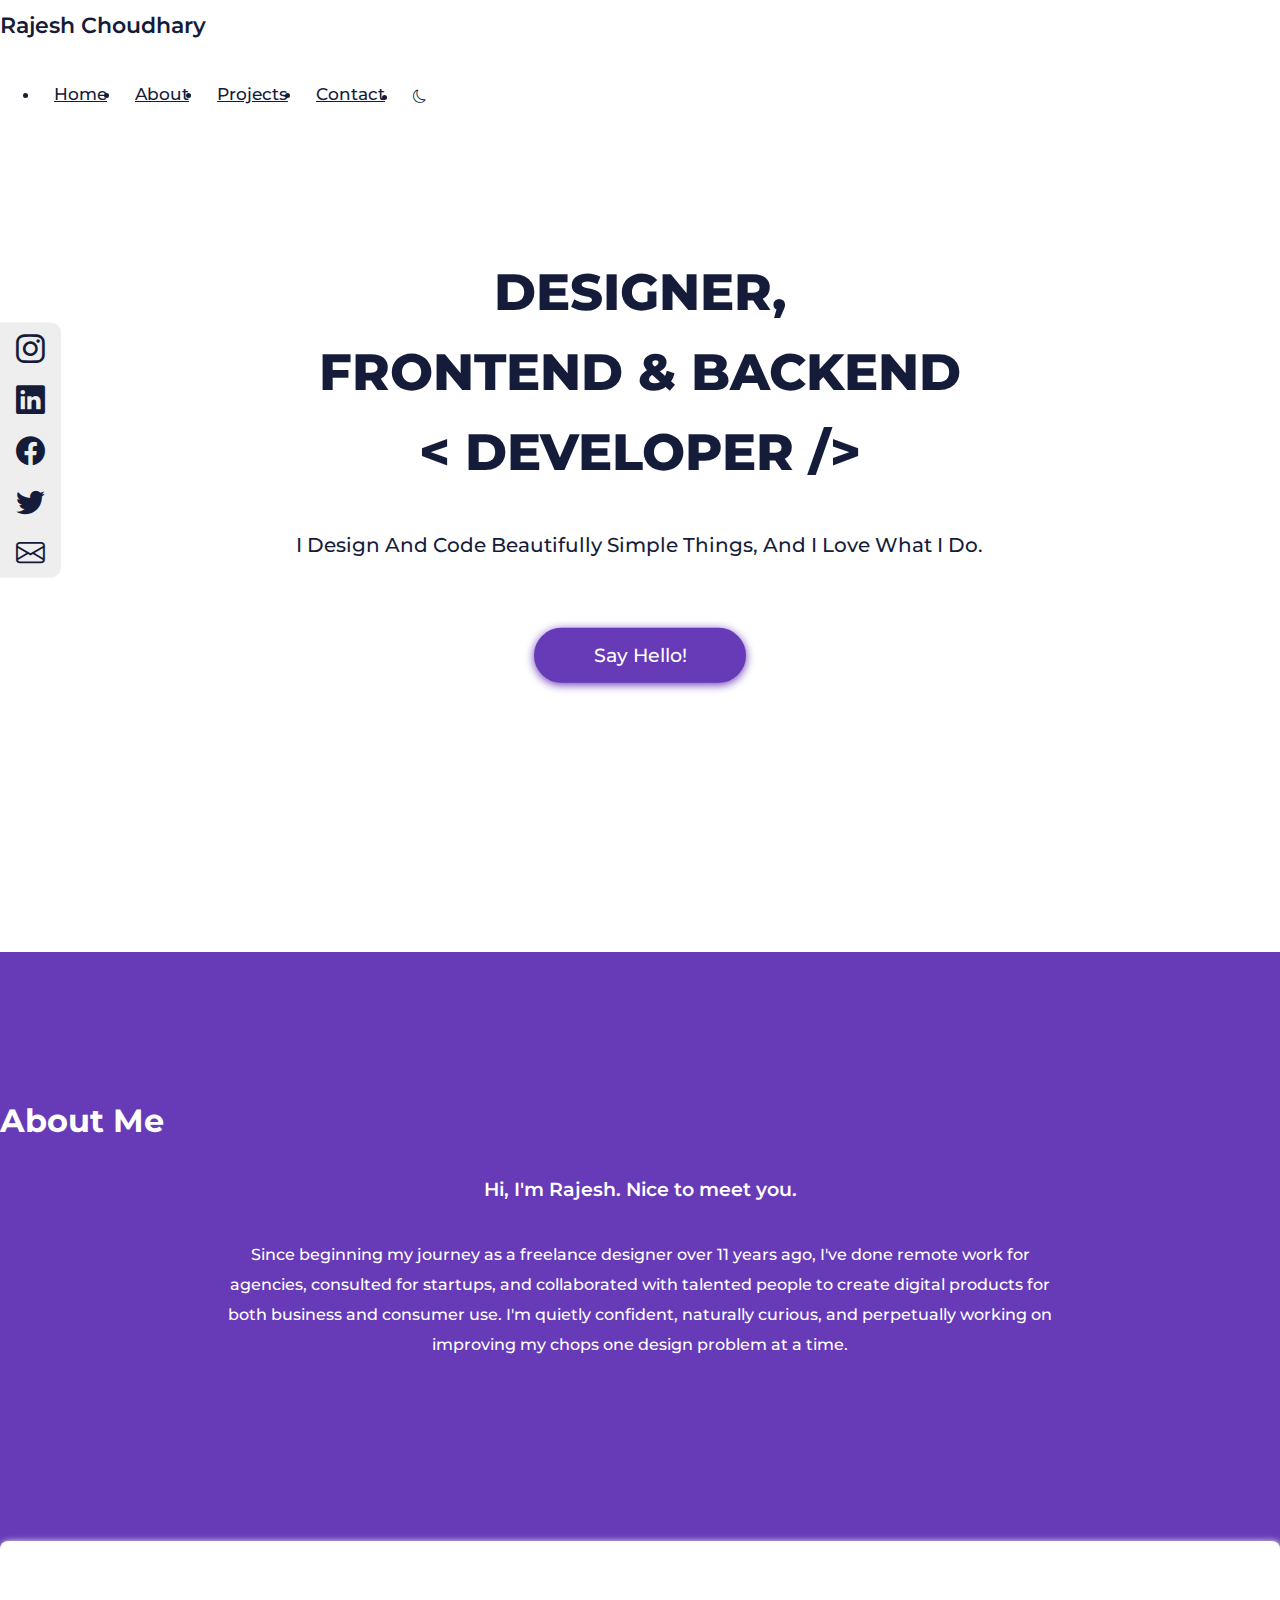
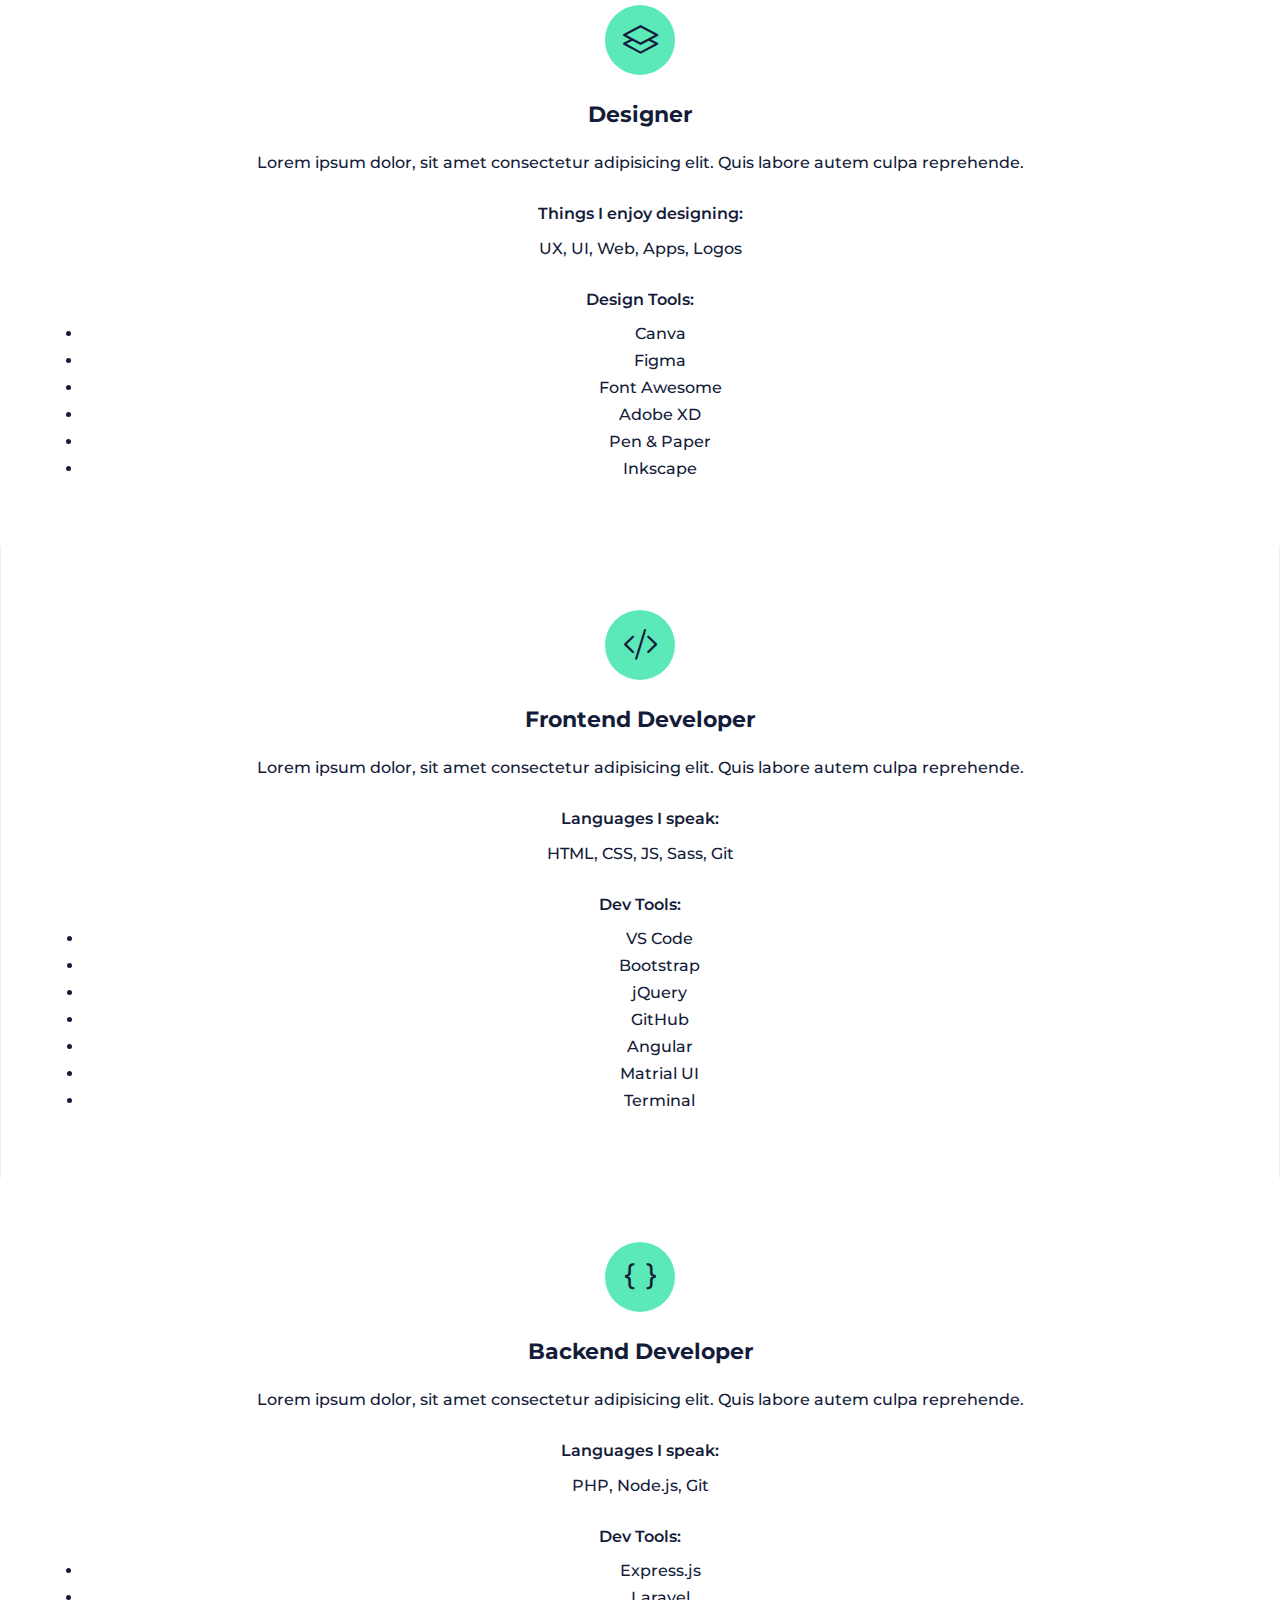
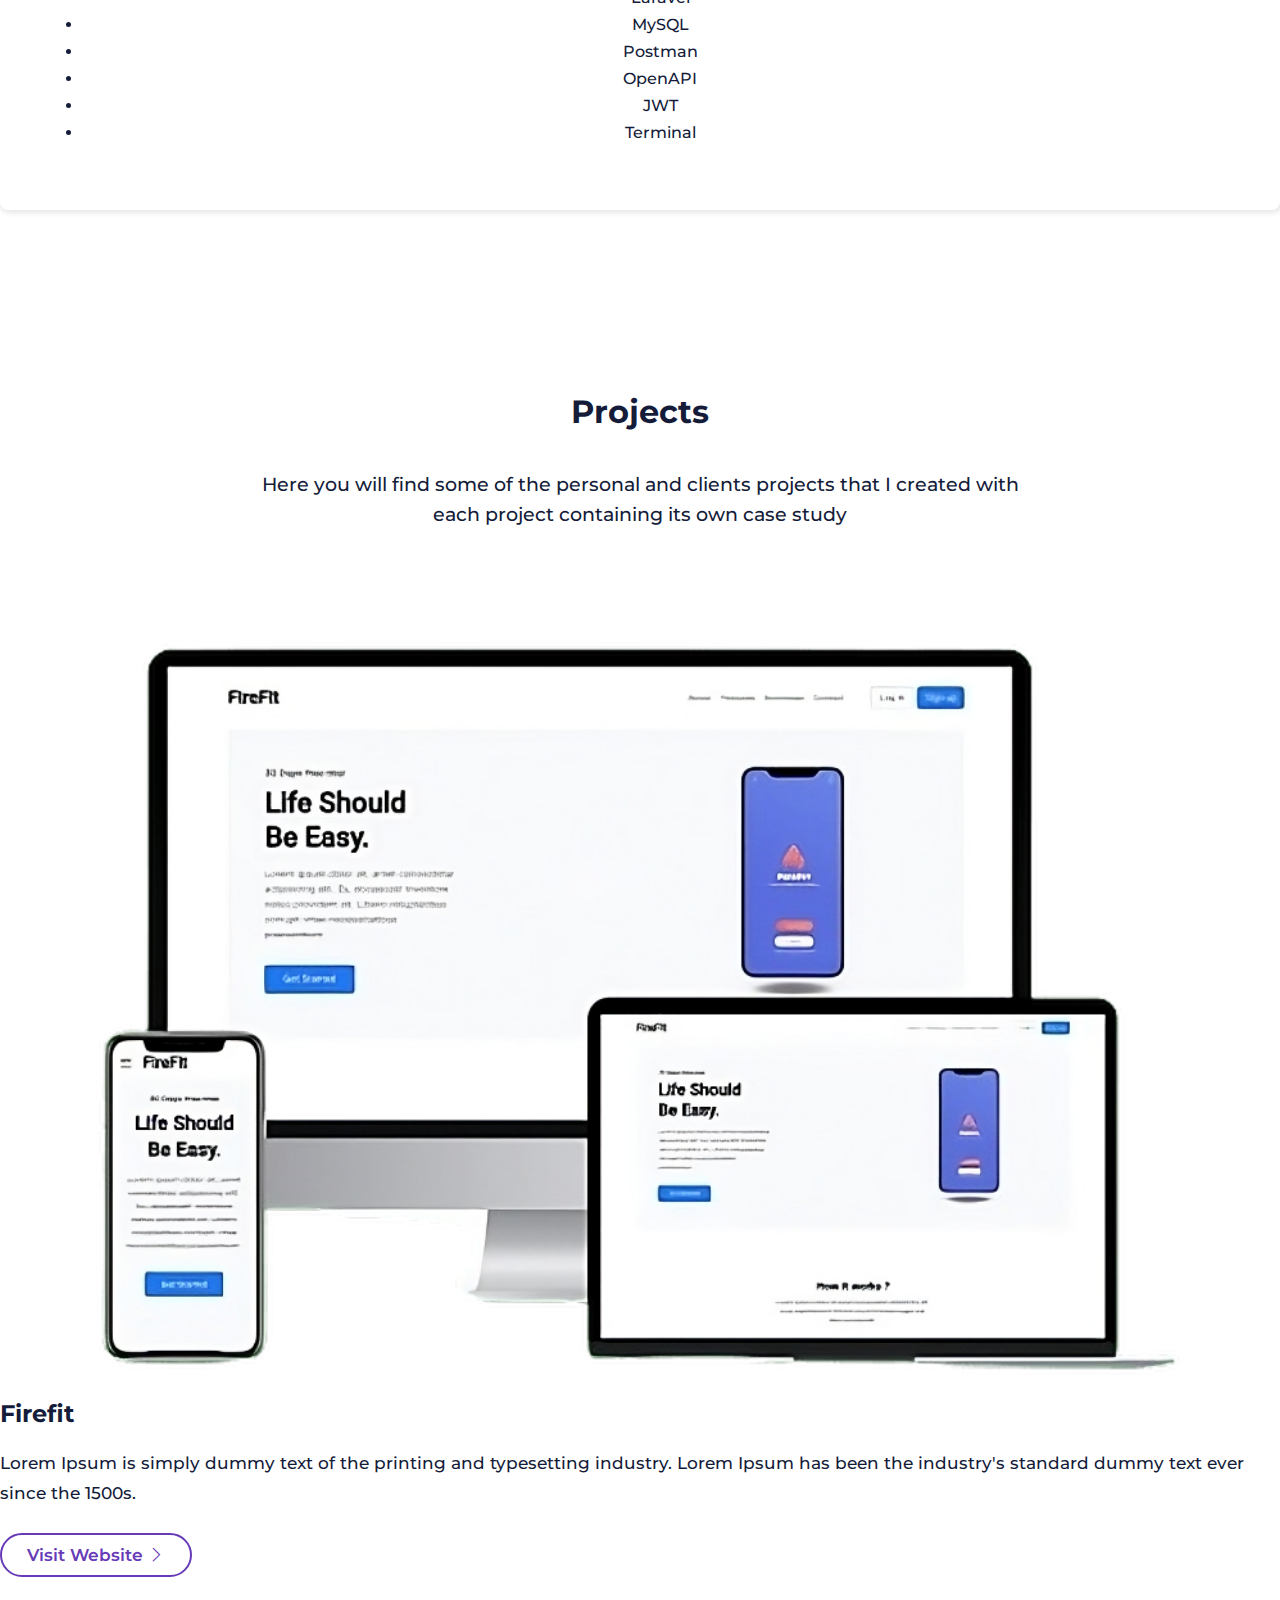
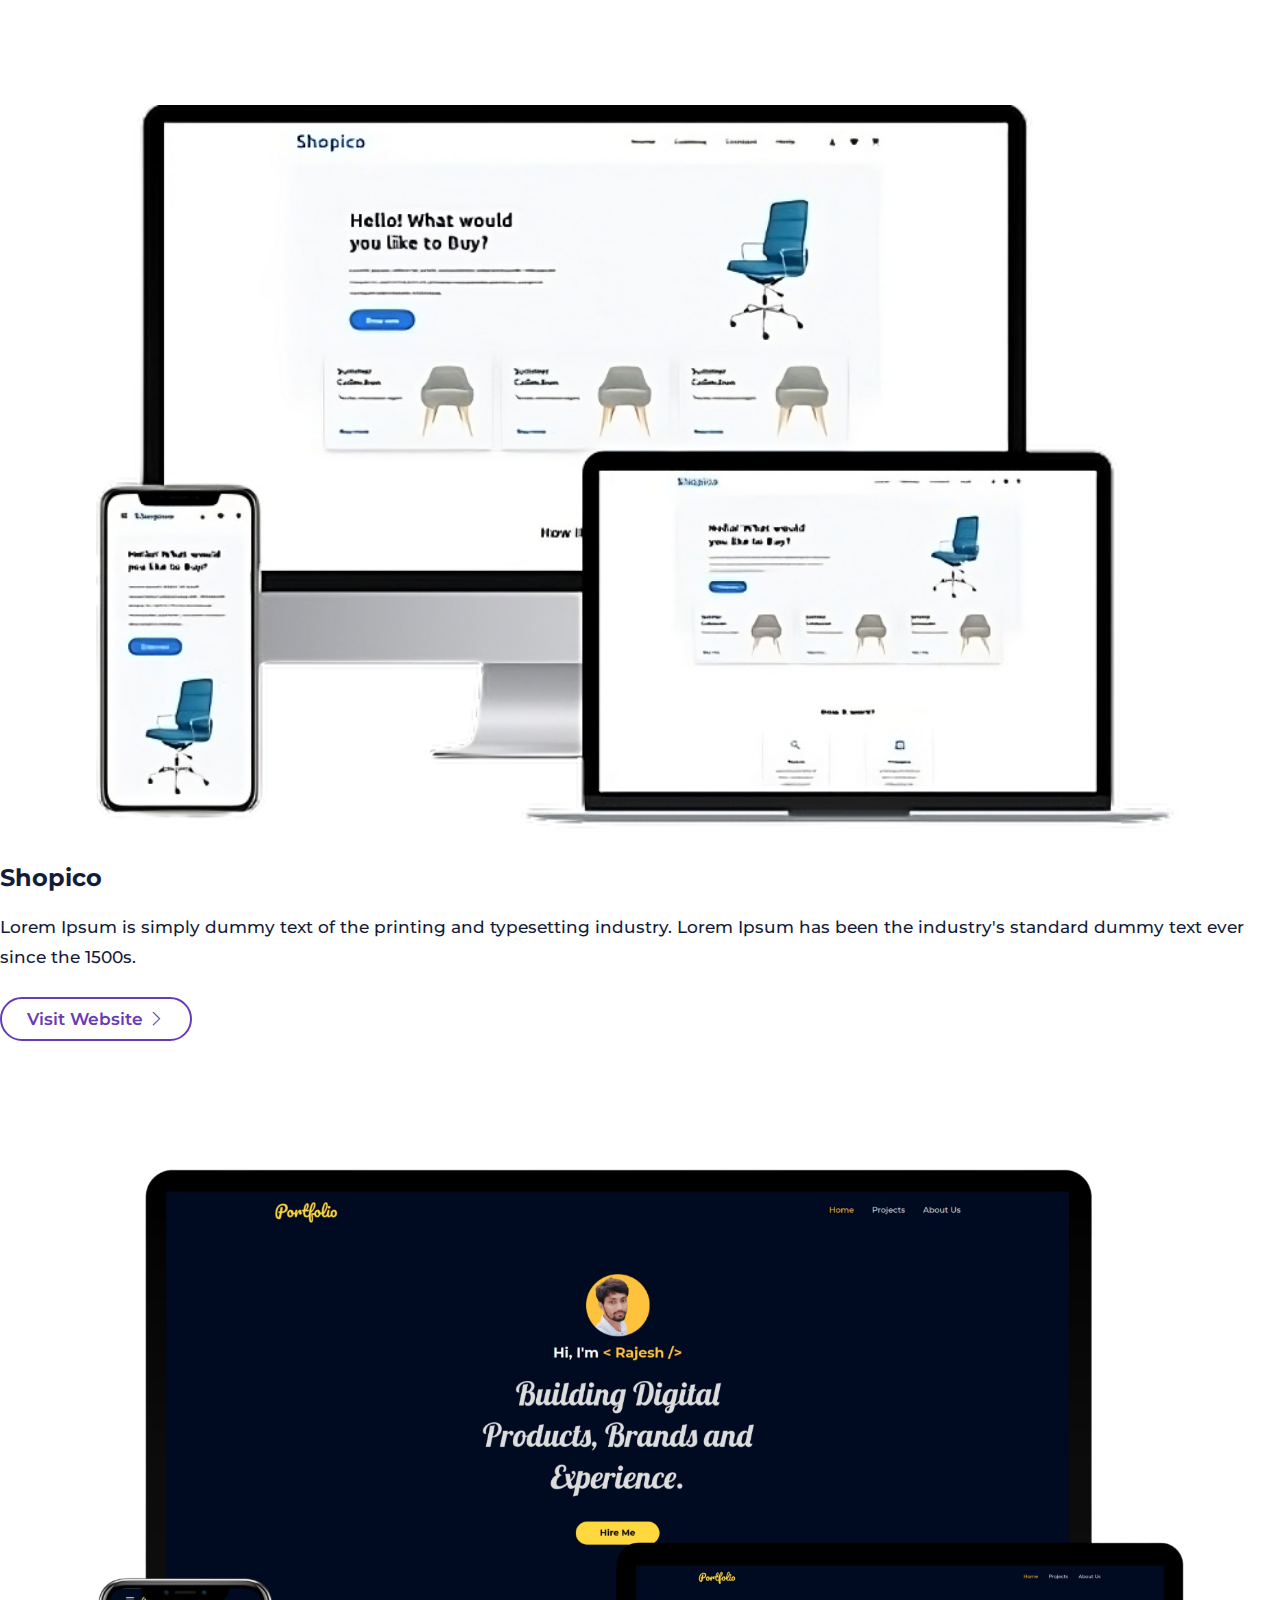
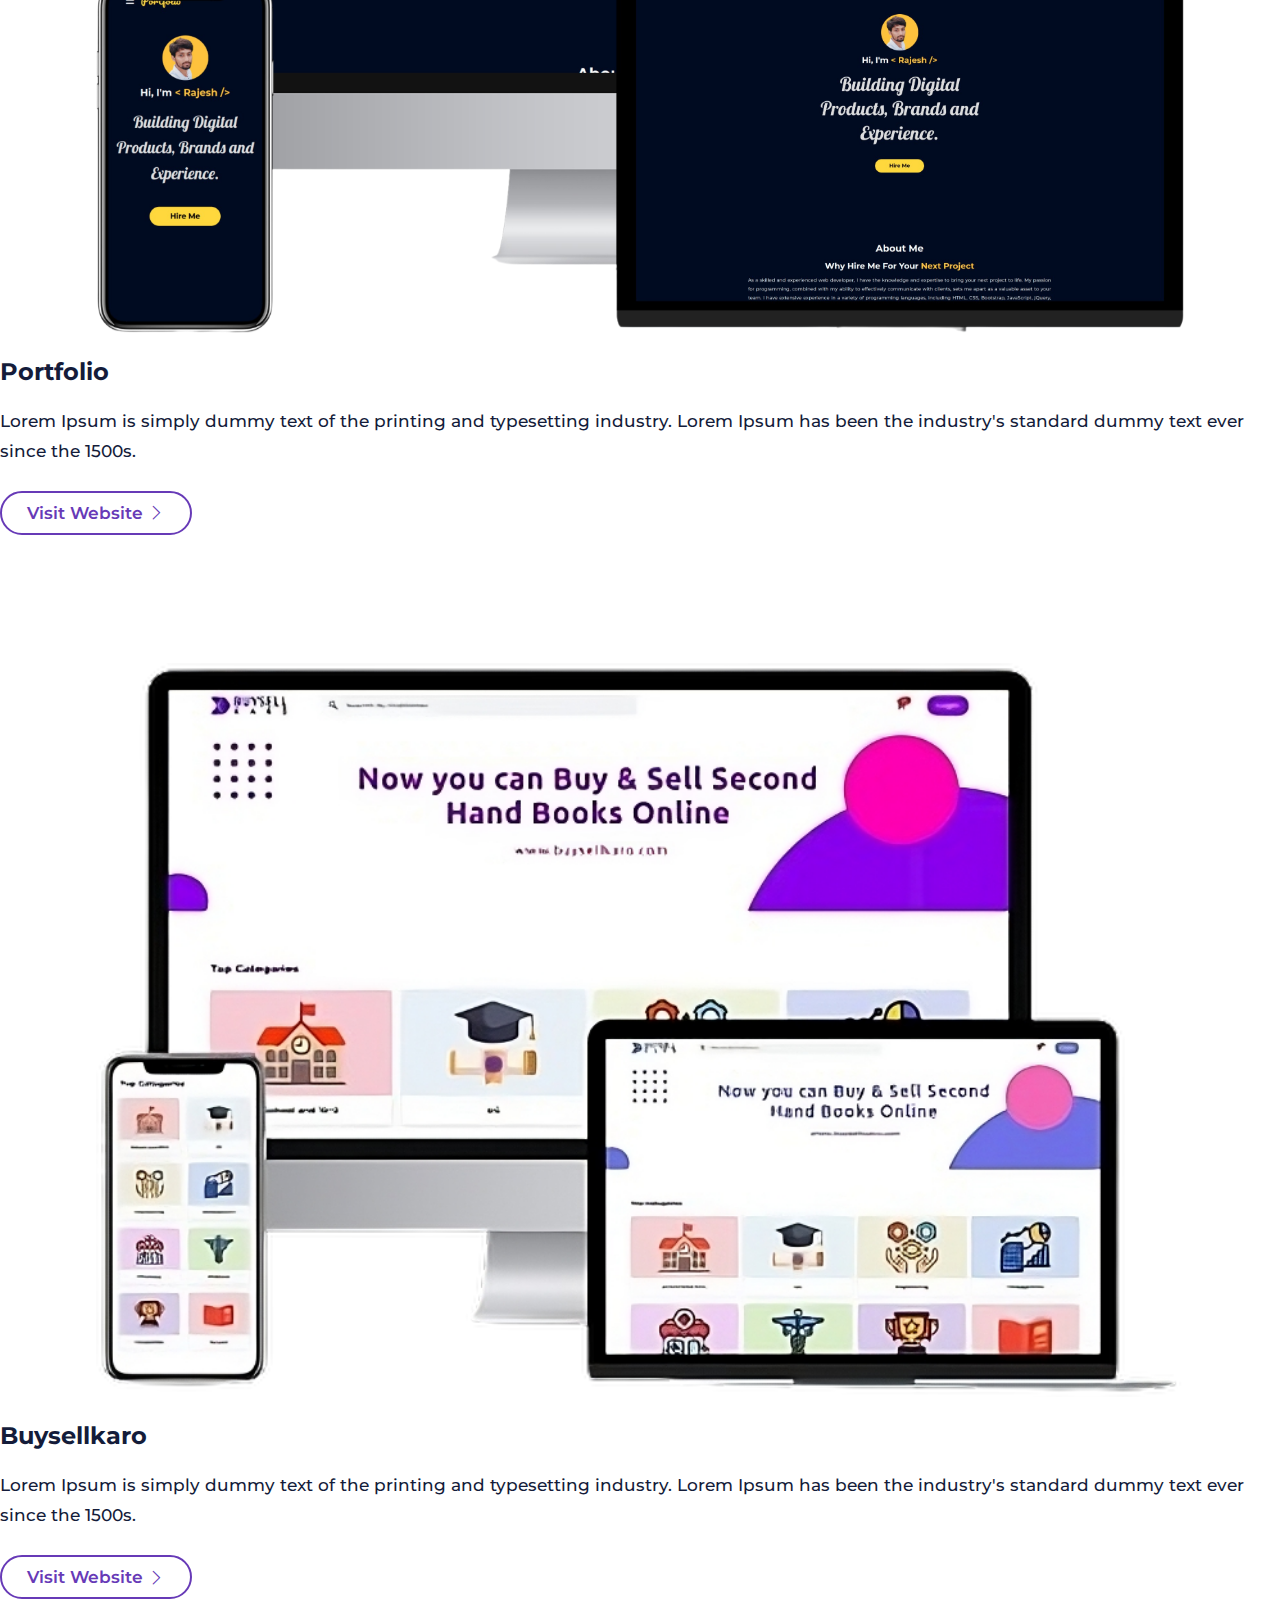
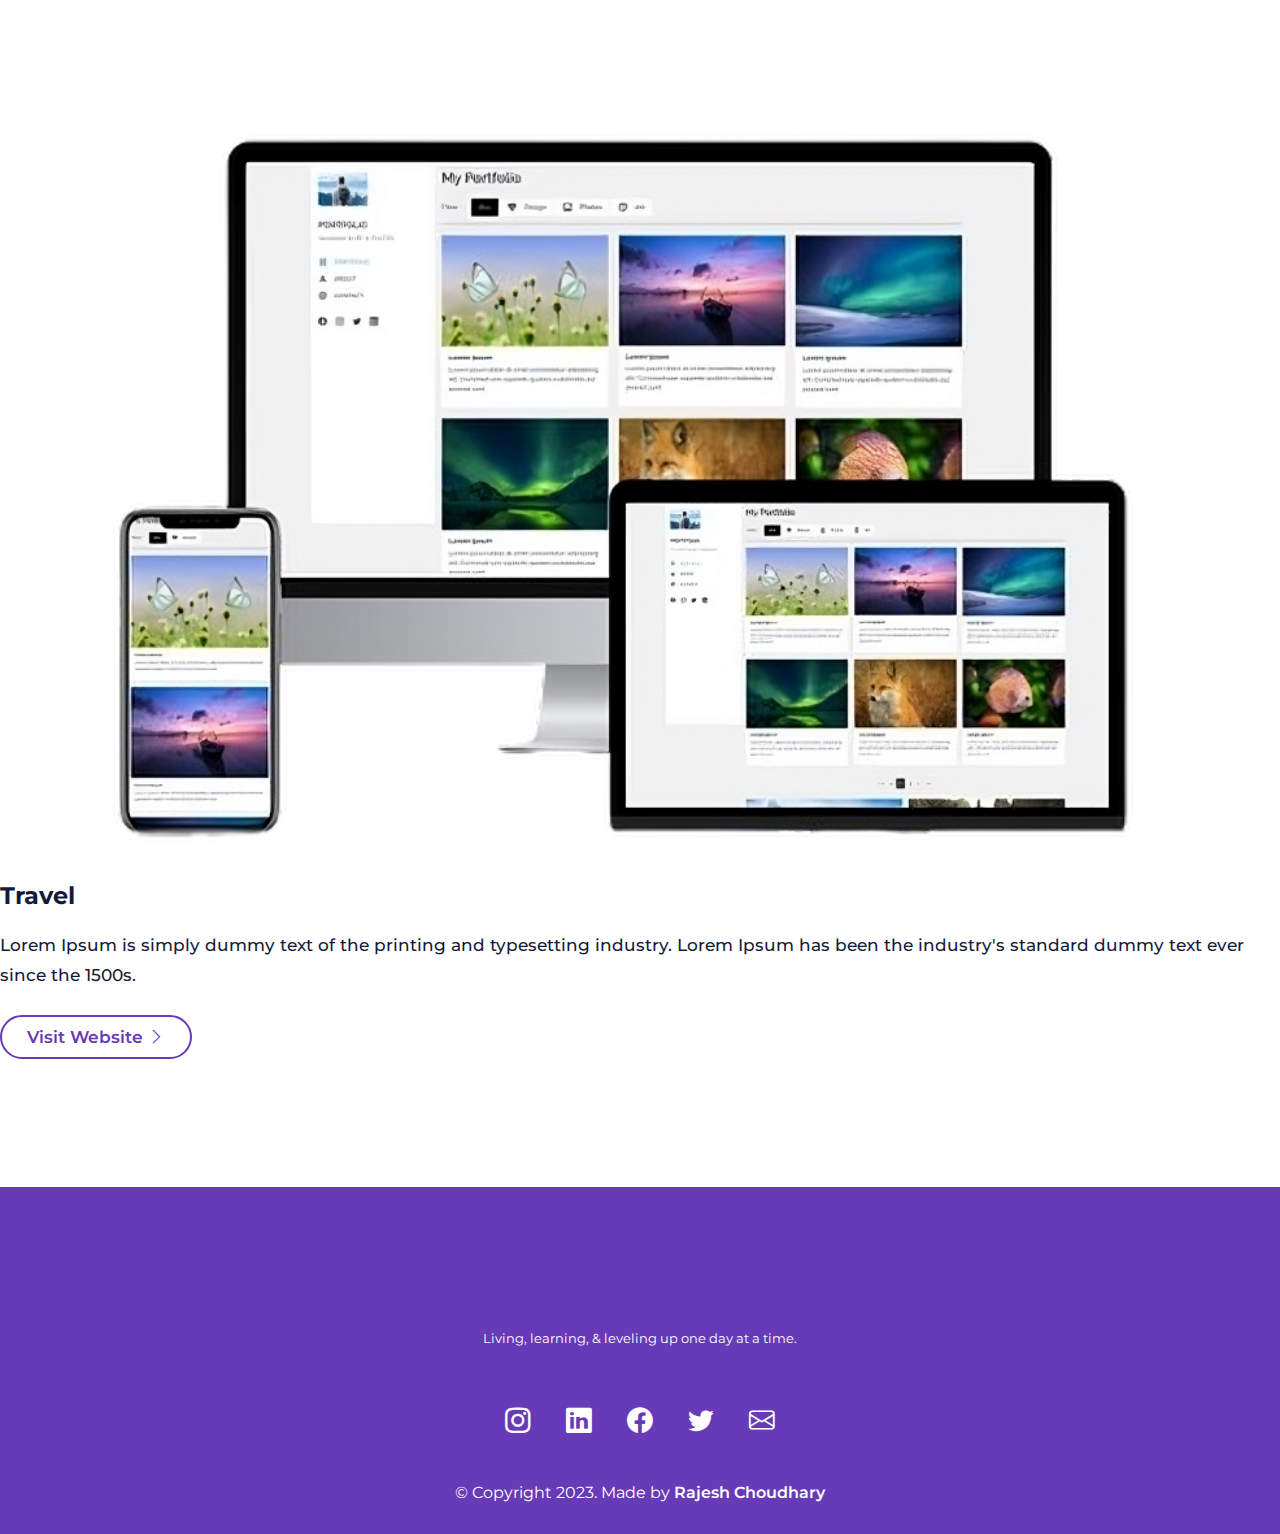
==== commit 1705ab3d: "some change on css" ====
--- a/index.html
+++ b/index.html
@@ -18,7 +18,7 @@
           <div class="navbar-brand d-flex me-0">
             <div class="brand-logo-container d-flex align-items-center">
                 <a class="navbar-brand-logo" href="/">
-                    <img src="./assets/images/facebook.png">
+                    Rajesh Choudhary
                 </a>
             </div>
             <div class="hamburger d-none ms-auto" id="hamBurger" onclick="openNavmenu()">
@@ -177,7 +177,7 @@
                     <div class="col-12 col-sm-6">
                         <div class="project-content">
                             <h2 class="project-title">Firefit</h2>
-                            <p class="project-desc">Dopefolio is a successful Open-Source project that I created which have been featured on some of the biggest tech sites like CSS-Tricks, Hostinger, etc & used by thousands of developers globally</p>
+                            <p class="project-desc">Lorem Ipsum is simply dummy text of the printing and typesetting industry. Lorem Ipsum has been the industry's standard dummy text ever since the 1500s.</p>
                             <a class="project-visit-btn" href="https://firefit7762.web.app/#featuresSec" target="_blank">Visit Website <i class="bi bi-chevron-right"></i></a>
                         </div>
                     </div>
@@ -191,7 +191,7 @@
                     <div class="col-12 col-sm-6">
                         <div class="project-content">
                             <h2 class="project-title">Shopico</h2>
-                            <p class="project-desc">Dopefolio is a successful Open-Source project that I created which have been featured on some of the biggest tech sites like CSS-Tricks, Hostinger, etc & used by thousands of developers globally</p>
+                            <p class="project-desc">Lorem Ipsum is simply dummy text of the printing and typesetting industry. Lorem Ipsum has been the industry's standard dummy text ever since the 1500s.</p>
                             <a class="project-visit-btn" href="https://shopico7762.web.app/" target="_blank">Visit Website <i class="bi bi-chevron-right"></i></a>
                         </div>
                     </div>
@@ -205,7 +205,7 @@
                     <div class="col-12 col-sm-6">
                         <div class="project-content">
                             <h2 class="project-title">Portfolio</h2>
-                            <p class="project-desc">Dopefolio is a successful Open-Source project that I created which have been featured on some of the biggest tech sites like CSS-Tricks, Hostinger, etc & used by thousands of developers globally</p>
+                            <p class="project-desc">Lorem Ipsum is simply dummy text of the printing and typesetting industry. Lorem Ipsum has been the industry's standard dummy text ever since the 1500s.</p>
                             <a class="project-visit-btn" href="https://rajeshchoudhary7762.github.io/portfolio/" target="_blank">Visit Website <i class="bi bi-chevron-right"></i></a>
                         </div>
                     </div>
@@ -219,8 +219,22 @@
                     <div class="col-12 col-sm-6">
                         <div class="project-content">
                             <h2 class="project-title">Buysellkaro</h2>
-                            <p class="project-desc">Dopefolio is a successful Open-Source project that I created which have been featured on some of the biggest tech sites like CSS-Tricks, Hostinger, etc & used by thousands of developers globally</p>
+                            <p class="project-desc">Lorem Ipsum is simply dummy text of the printing and typesetting industry. Lorem Ipsum has been the industry's standard dummy text ever since the 1500s.</p>
                             <a class="project-visit-btn" href="https://buysellkaro.com" target="_blank">Visit Website <i class="bi bi-chevron-right"></i></a>
+                        </div>
+                    </div>
+                </div>
+                <div class="row project-item d-flex align-items-center">
+                    <div class="col-12 col-sm-6">
+                        <div class="project-image">
+                            <img src="./assets/images/travel-portfolio-transforme.png" alt="travel">
+                        </div>
+                    </div>
+                    <div class="col-12 col-sm-6">
+                        <div class="project-content">
+                            <h2 class="project-title">Travel</h2>
+                            <p class="project-desc">Lorem Ipsum is simply dummy text of the printing and typesetting industry. Lorem Ipsum has been the industry's standard dummy text ever since the 1500s.</p>
+                            <a class="project-visit-btn" href="https://rajeshchoudhary7762.github.io/NOV-2023/travel-blog" target="_blank">Visit Website <i class="bi bi-chevron-right"></i></a>
                         </div>
                     </div>
                 </div>
@@ -234,9 +248,7 @@
         <div class="container">
             <div class="footer-container">
                 <div class="footer-content">
-                    <div class="logo">
-                        <img src="./assets/images/facebook.png" alt="logo">
-                    </div>
+                    <!-- <div class="logo"></div> -->
                     <h5>Living, learning, & leveling up one day at a time.</h5>
                 </div>
                 <div class="footer-social">
--- a/css/style.css
+++ b/css/style.css
@@ -5,6 +5,7 @@
 :root {
     /* Light Theme Colors */
     --primary-color-light: #673AB7;
+    --accent-color-light: #E91E63;
     --primary-bg-color-light: #ffffff;
     --primary-text-color-light: #141c3a;
     --border-color-light: #eee;
@@ -25,7 +26,7 @@
     --dark: #141c3a;
 
 
-    --transition-speed: 0.7s;
+    --transition-speed: .4s;
 }
 body {
     transition: background-color var(--transition-speed), color var(--transition-speed);
@@ -42,6 +43,8 @@
     --border-color:var(--border-color-light);
     --shadow-color:var(--shadow-color-light);
     --hero-social-bg-color:var(--hero-social-bg-light);
+    --btn-bg-color:var(--primary-color-light);
+    --visit-btn-color:var(--primary-color-light);
 }
 
 /* Dark Theme Styles */
@@ -53,6 +56,8 @@
     --border-color:var(--border-color-dark);
     --shadow-color:var(--shadow-color-dark);
     --hero-social-bg-color:var(--hero-social-bg-dark);
+    --btn-bg-color:var(--accent-color-light);
+    --visit-btn-color:var(--accent-color-light);
 }
 
 
@@ -66,8 +71,12 @@
     transition: background-color var(--transition-speed), color var(--transition-speed);
     
 }
-.brand-logo-container {
-    max-width: 50px;
+.brand-logo-container .navbar-brand-logo {
+    text-decoration: none;
+    color: var(--primary-text-color);
+    font-weight: 600;
+    font-size: 1.4rem;
+    transition: color var(--transition-speed);
 }
 .navbar .navbar-menu .navbar-end .navbar-nav{
     display: flex;
@@ -81,7 +90,7 @@
     font-weight: 500;
 }
 .navbar-nav > .nav-item > .nav-link:hover {
-    color: #673AB7;
+    color: var(--btn-bg-color);
 }
 button.toggle-theme {
     border: none;
@@ -129,6 +138,9 @@
     color: var(--primary-text-color);
     transition: color var(--transition-speed);
 }
+.hero-social > .social-item:hover {
+    color: var(--btn-bg-color);
+}
 .hero-section > .hero-content {
     position: absolute;
     top: 50%;
@@ -168,21 +180,22 @@
     font-weight: 500;
     font-size: 1.2rem;
     color: #ffffff;
-    background-color: #673AB7;
-    transition: background-color var(--transition-speed);
+    background-color: var(--btn-bg-color);
     border: none;
     padding: 0.7em 3em;
     border-radius: 50px;
     margin-top: 1.5em;
     display: inline-block;
     text-decoration: none;
-    transition: all ease-in 0.2s;
-    border: 2px solid #673AB7;
-    box-shadow: 0px 2px 10px rgb(124 0 186 / 40%);
+    border: 2px solid var(--btn-bg-color);
+    box-shadow: 0px 2px 10px var(--btn-bg-color);
+    transition: background-color var(--transition-speed),
+        box-shadow var(--transition-speed), 
+        border-color var(--transition-speed);
 }
 .hero-section > .hero-content > .hero-btn:hover {
     background-color: transparent;
-    color: #673AB7;
+    color: var(--btn-bg-color);
 }
 section.about-section {
     background-color: var(--primary);
@@ -304,8 +317,8 @@
     margin: 1em 0 1.5em;
 }
 .project-section .project-content .project-visit-btn {
-    border: 2px solid #673AB7;
-    color: #673AB7;
+    border: 2px solid var(--btn-bg-color);
+    color: var(--visit-btn-color);
     background-color: transparent;
     font-size: 1.05rem;
     font-weight: 600;
@@ -315,11 +328,14 @@
     text-decoration: none;
     cursor: pointer;
     display: inline-block;
+    transition: color var(--transition-speed),
+        background-color var(--transition-speed),
+        border-color var(--transition-speed);
 }
 .project-section .project-content .project-visit-btn:hover {
-    background-color: var(--primary);
+    background-color: var(--btn-bg-color);
     color: var(--white);
-    box-shadow: 0px 2px 10px rgb(124 0 186 / 40%);
+    box-shadow: 0px 2px 12px var(--btn-bg-color);
 }
 .footer-section {
     background-color: var(--primary);
@@ -343,13 +359,6 @@
     line-height: 35px;
     font-weight: 400;
 }
-.footer-section .footer-content .logo {
-    max-width: 70px;
-    background-color: #eee;
-    padding: 15px;
-    border-radius: 5px;
-    margin: 0 auto 2em;
-}
 .footer-section .footer-social {
     margin: 3em 0;
 }
@@ -391,7 +400,7 @@
     }
     .navbar .navbar-menu {
         position: absolute;
-        top: 78px;
+        top: 75px;
         background: var(--primary-bg-color);
         width: 100%;
         left: 0;
@@ -530,6 +539,24 @@
         font-size: 1.8rem;
         line-height: 50px;
     }
-}
-
-
+    .footer-section .footer-social {
+        margin: 2em 0;
+    }
+}
+@media (max-width: 340px) {
+    .brand-logo-container .navbar-brand-logo {
+        font-size: 1.2rem;
+    }
+    .footer-section .footer-content h5,
+    .copyright {
+        font-size: 1rem;
+    }
+    .footer-section .footer-social .social-item {
+        font-size: 1.2rem;
+        padding: 8px;
+    }
+}
+
+
+
+
